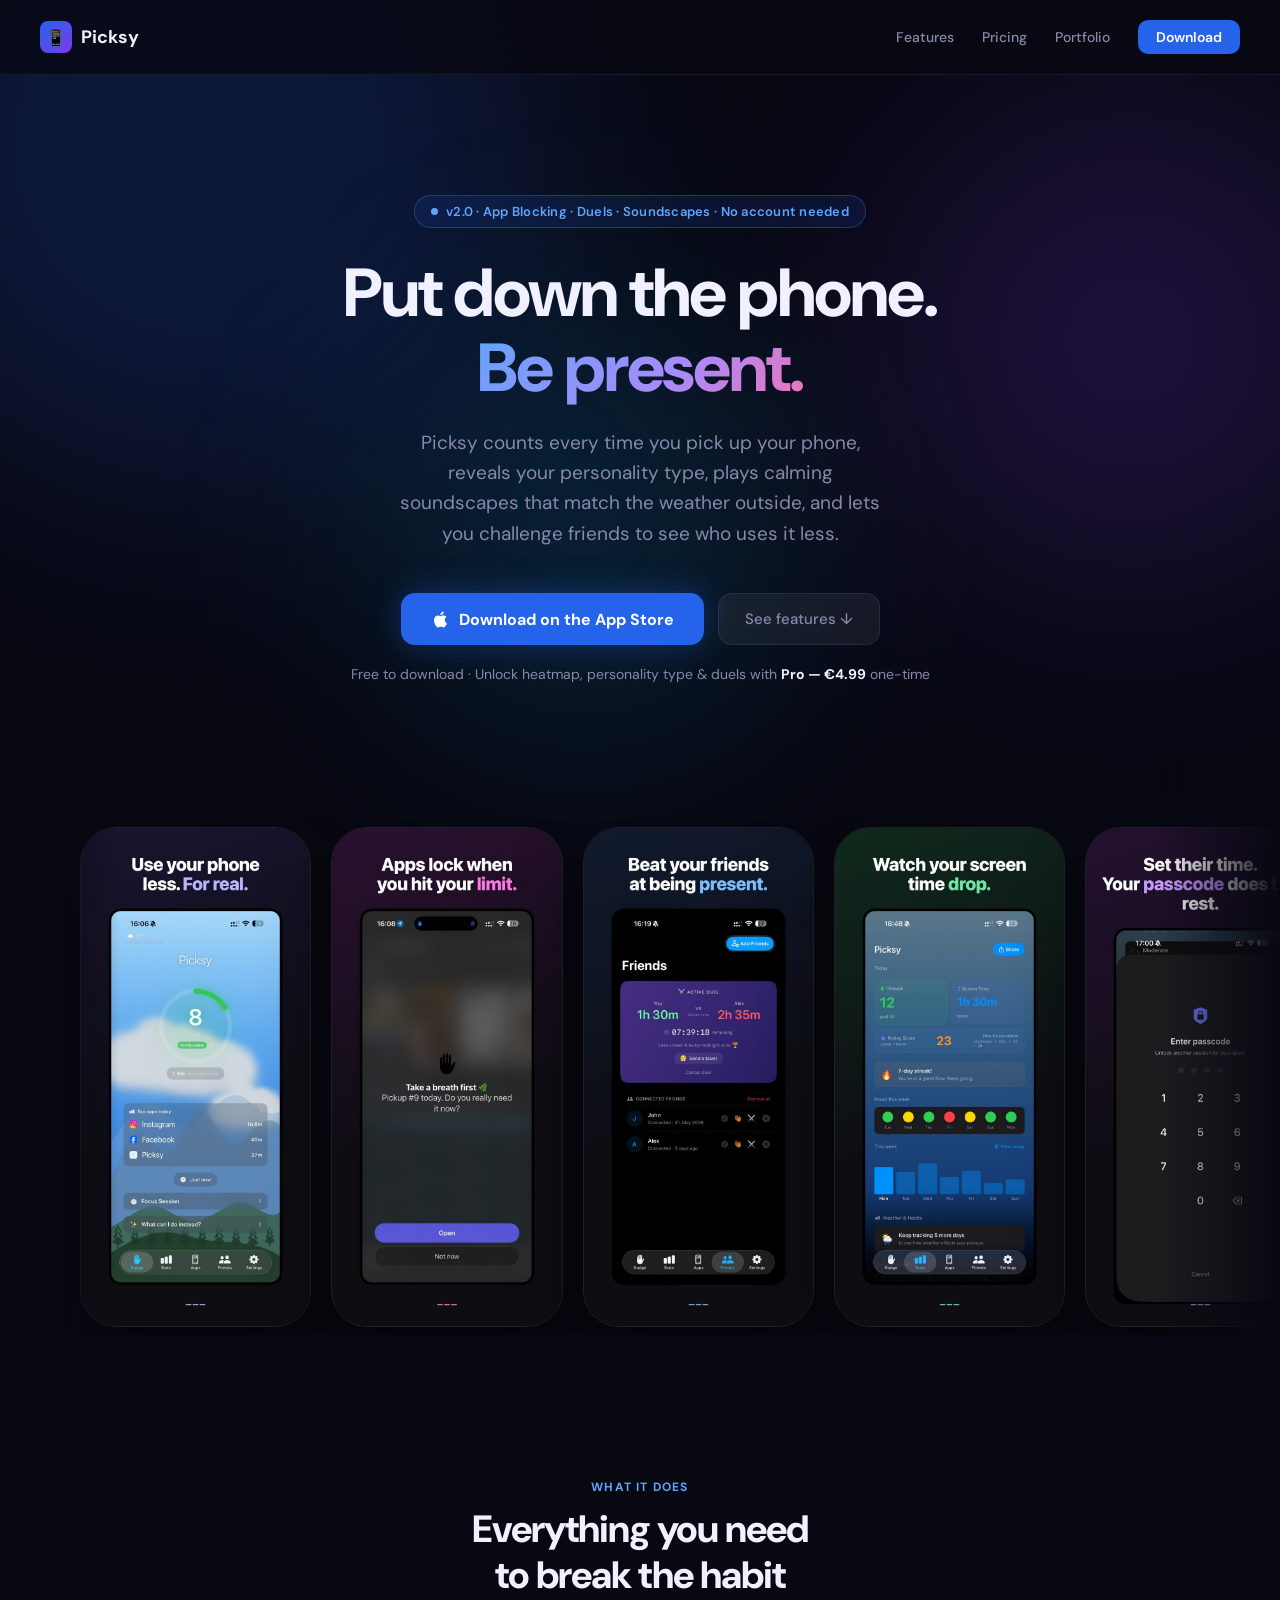
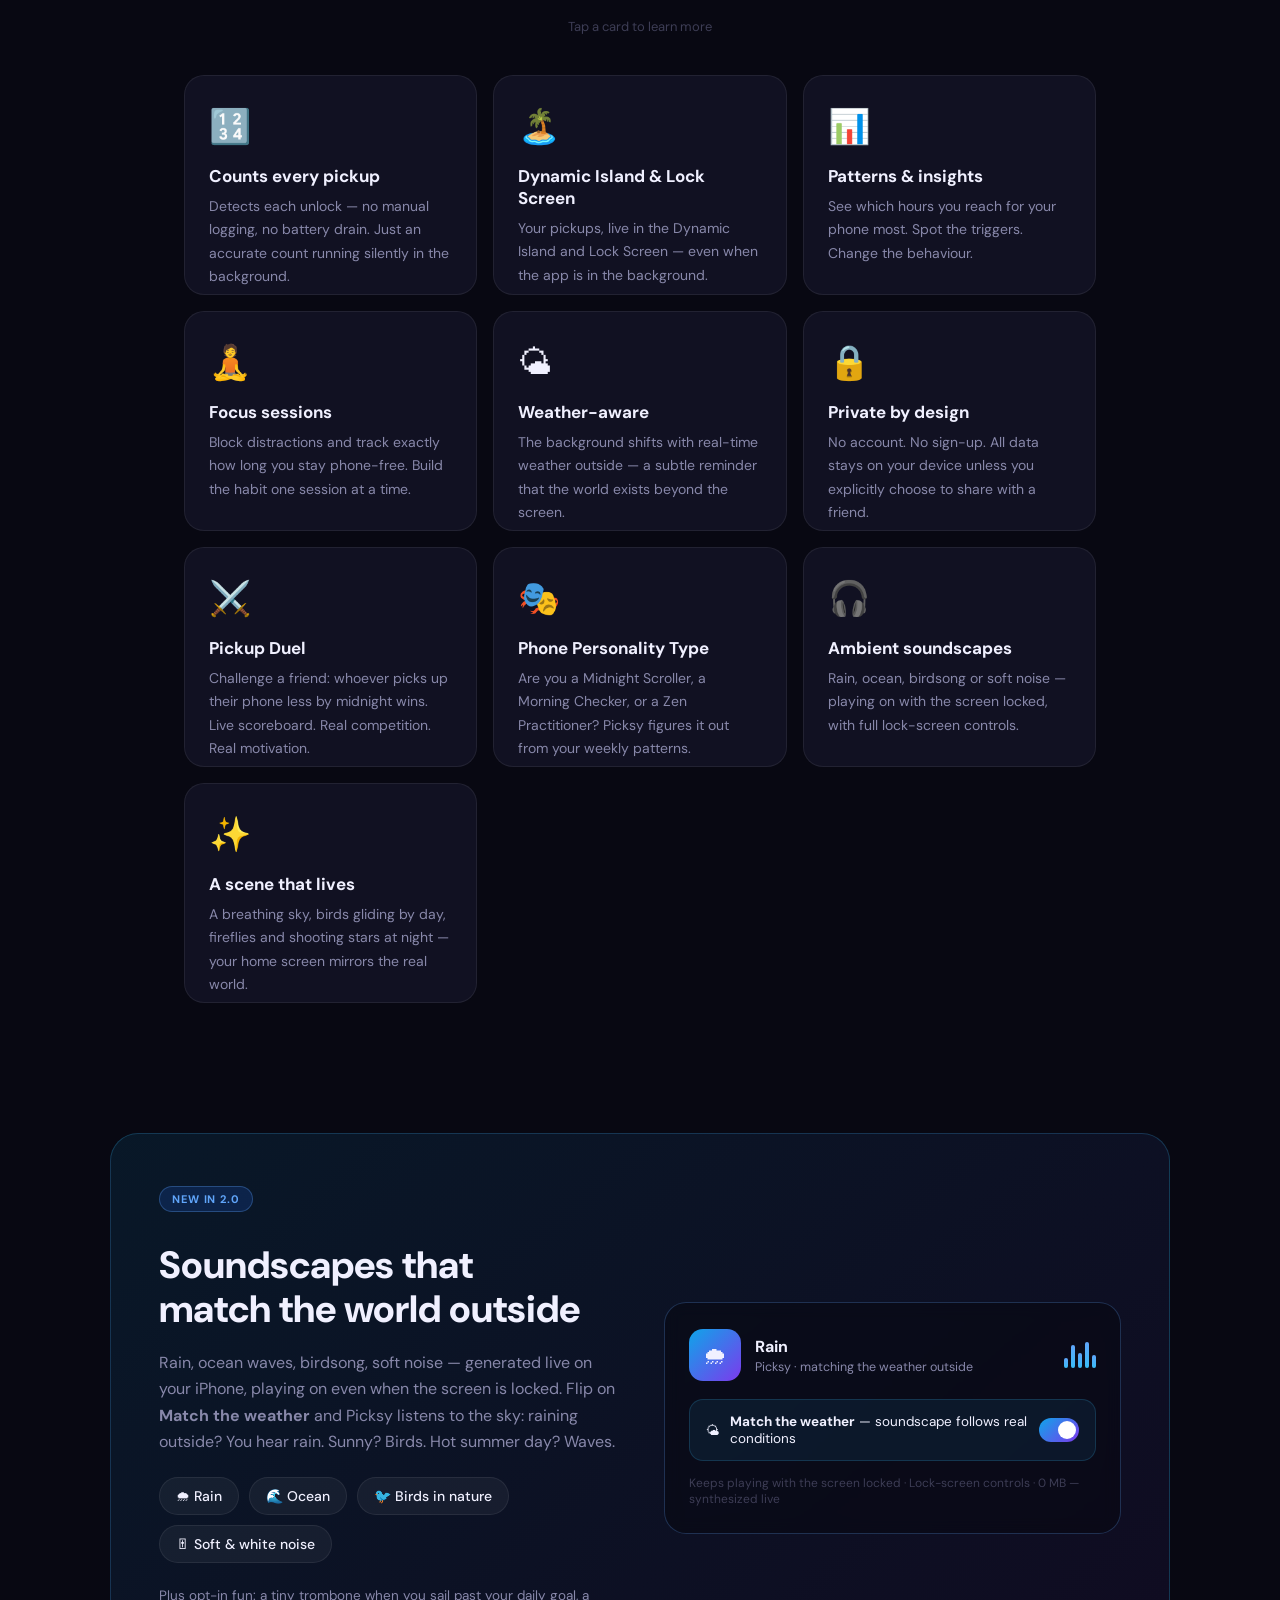
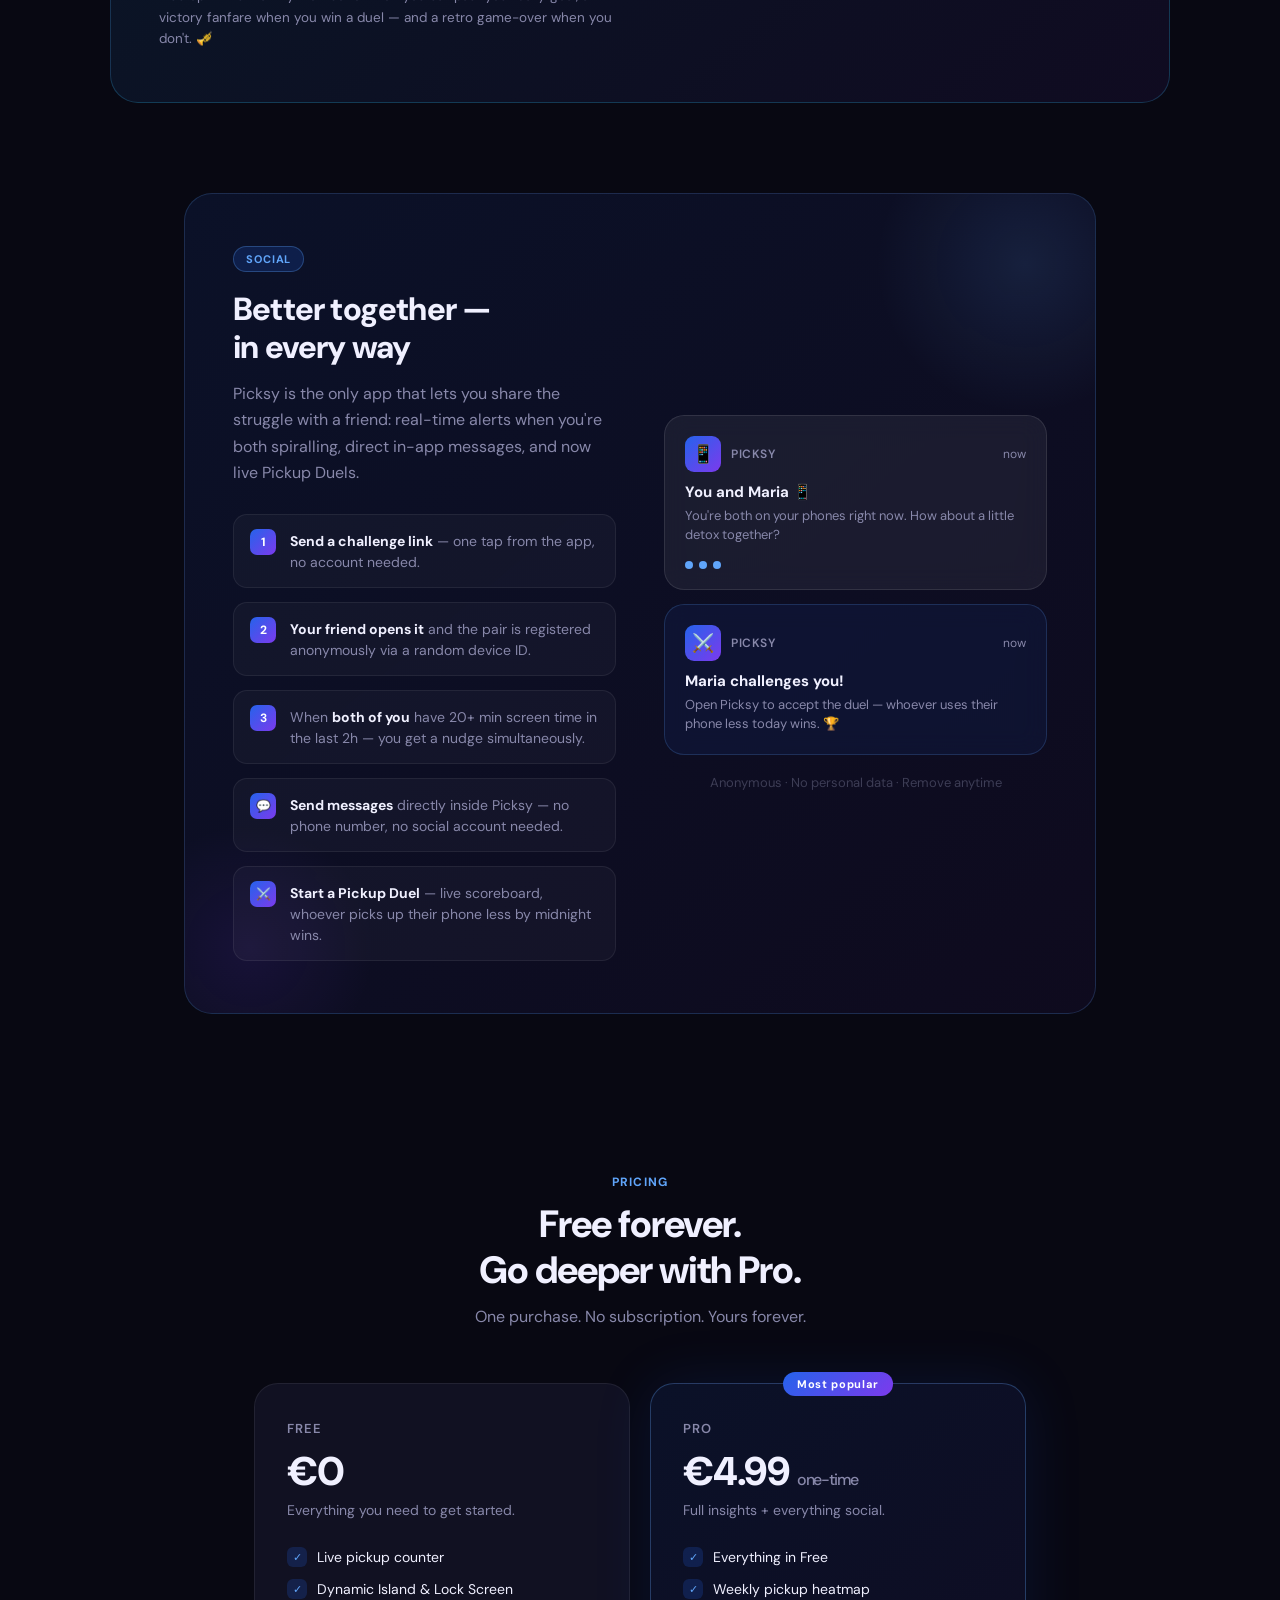
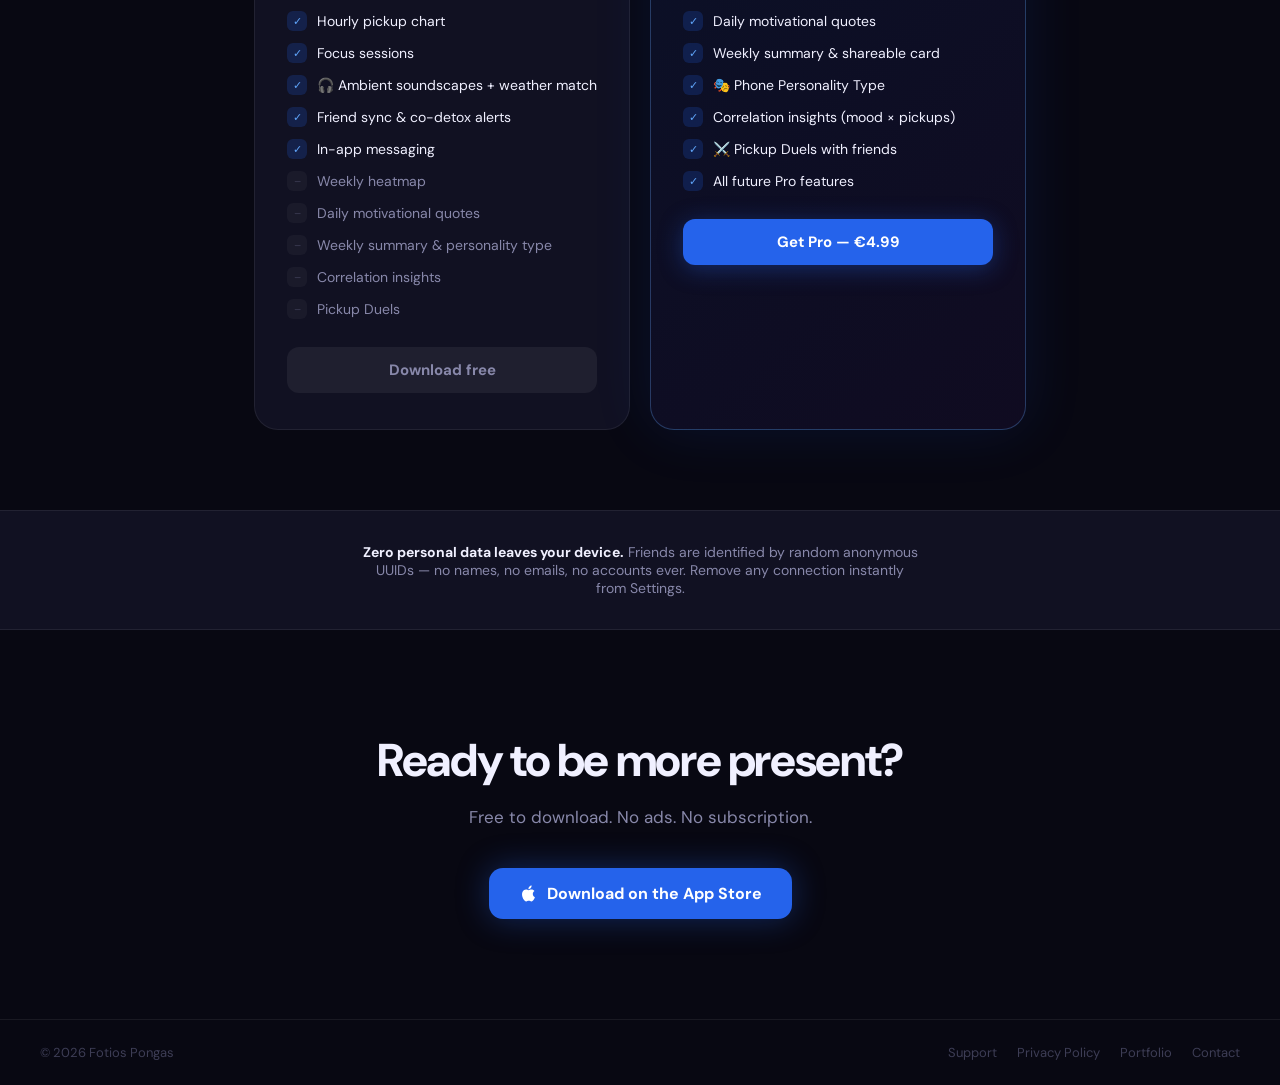
==== index.html @ b28fc869 "feat: v2.0 soundscapes section, ambient background graphics, new feature cards, support FAQ for soun" ====
<!DOCTYPE html>
<html lang="en">
<head>
  <meta charset="UTF-8">
  <meta name="viewport" content="width=device-width, initial-scale=1.0">
  <title>Picksy: Be Present — Phone Pickup Tracker</title>
  <meta name="description" content="Picksy tracks how many times you pick up your phone, shows you the patterns, plays calming soundscapes that match the weather, and helps you — and your friends — use it less. Free for iPhone.">
  <meta property="og:title" content="Picksy: Be Present">
  <meta property="og:description" content="Track phone pickups. Break the habit. Listen to the rain. Be present.">
  <link rel="preconnect" href="https://fonts.googleapis.com">
  <link href="https://fonts.googleapis.com/css2?family=DM+Sans:ital,opsz,wght@0,9..40,300;0,9..40,400;0,9..40,500;0,9..40,600;0,9..40,700;0,9..40,800&display=swap" rel="stylesheet">

  <style>
    *, *::before, *::after { margin: 0; padding: 0; box-sizing: border-box; }

    :root {
      --blue:        #2563eb;
      --blue-light:  #60a5fa;
      --violet:      #7c3aed;
      --dark:        #080812;
      --dark2:       #111122;
      --dark3:       #181830;
      --text:        #f0f0ff;
      --muted:       #8888aa;
      --border:      rgba(255,255,255,0.07);
    }

    html { scroll-behavior: smooth; }

    body {
      font-family: 'DM Sans', -apple-system, sans-serif;
      background: var(--dark);
      color: var(--text);
      overflow-x: hidden;
    }

    /* ── AURORA BACKGROUND ───────────────────────────────── */
    .aurora {
      position: fixed;
      inset: 0;
      pointer-events: none;
      z-index: 0;
      overflow: hidden;
    }

    .aurora-blob {
      position: absolute;
      border-radius: 50%;
      filter: blur(120px);
      opacity: 0.18;
      animation: drift linear infinite;
    }

    .aurora-blob:nth-child(1) {
      width: 700px; height: 700px;
      background: var(--blue);
      top: -200px; left: -150px;
      animation-duration: 28s;
    }

    .aurora-blob:nth-child(2) {
      width: 500px; height: 500px;
      background: var(--violet);
      top: 10%; right: -100px;
      animation-duration: 22s;
      animation-delay: -8s;
    }

    .aurora-blob:nth-child(3) {
      width: 400px; height: 400px;
      background: #0ea5e9;
      bottom: 20%; left: 30%;
      animation-duration: 35s;
      animation-delay: -15s;
    }

    @keyframes drift {
      0%   { transform: translate(0, 0) scale(1); }
      33%  { transform: translate(40px, -30px) scale(1.05); }
      66%  { transform: translate(-20px, 50px) scale(0.95); }
      100% { transform: translate(0, 0) scale(1); }
    }

    /* ── LAYOUT ───────────────────────────────────────────── */
    .page { position: relative; z-index: 1; }

    /* ── NAV ──────────────────────────────────────────────── */
    nav {
      display: flex;
      align-items: center;
      justify-content: space-between;
      padding: 20px 40px;
      border-bottom: 1px solid var(--border);
      position: sticky;
      top: 0;
      background: rgba(8,8,18,0.75);
      backdrop-filter: blur(20px);
      -webkit-backdrop-filter: blur(20px);
      z-index: 100;
    }

    .nav-logo {
      font-size: 18px;
      font-weight: 700;
      color: var(--text);
      text-decoration: none;
      display: flex;
      align-items: center;
      gap: 9px;
    }

    .nav-logo-icon {
      width: 32px; height: 32px;
      background: linear-gradient(135deg, var(--blue), var(--violet));
      border-radius: 8px;
      display: flex;
      align-items: center;
      justify-content: center;
      font-size: 16px;
    }

    .nav-links { display: flex; align-items: center; gap: 28px; }

    .nav-link {
      color: var(--muted);
      text-decoration: none;
      font-size: 14px;
      font-weight: 500;
      transition: color 0.2s;
    }

    .nav-link:hover { color: var(--text); }

    .nav-cta {
      padding: 8px 18px;
      background: var(--blue);
      color: white;
      font-size: 14px;
      font-weight: 600;
      border-radius: 10px;
      text-decoration: none;
      transition: opacity 0.2s, transform 0.2s;
    }

    .nav-cta:hover { opacity: 0.85; transform: translateY(-1px); }

    /* ── HERO ─────────────────────────────────────────────── */
    .hero {
      text-align: center;
      padding: 120px 24px 80px;
      max-width: 760px;
      margin: 0 auto;
    }

    /* Staggered entrance — JS adds .visible class */
    .reveal {
      opacity: 0;
      transform: translateY(28px);
      transition: opacity 0.7s cubic-bezier(.22,1,.36,1),
                  transform 0.7s cubic-bezier(.22,1,.36,1);
    }

    .reveal.visible {
      opacity: 1;
      transform: translateY(0);
    }

    .hero-badge {
      display: inline-flex;
      align-items: center;
      gap: 8px;
      padding: 7px 16px;
      background: rgba(37,99,235,0.12);
      border: 1px solid rgba(96,165,250,0.25);
      border-radius: 100px;
      font-size: 13px;
      font-weight: 600;
      color: var(--blue-light);
      margin-bottom: 28px;
      letter-spacing: 0.02em;
    }

    .hero-badge-dot {
      width: 7px; height: 7px;
      background: var(--blue-light);
      border-radius: 50%;
      animation: pulse 2s ease-in-out infinite;
    }

    @keyframes pulse {
      0%, 100% { opacity: 1; transform: scale(1); }
      50%       { opacity: 0.4; transform: scale(0.7); }
    }

    h1 {
      font-size: clamp(42px, 7vw, 68px);
      font-weight: 800;
      line-height: 1.1;
      letter-spacing: -0.03em;
      margin-bottom: 22px;
    }

    .gradient-text {
      background: linear-gradient(135deg, var(--blue-light) 0%, #a78bfa 60%, #f472b6 100%);
      -webkit-background-clip: text;
      -webkit-text-fill-color: transparent;
      background-clip: text;
    }

    .hero-sub {
      font-size: 19px;
      color: var(--muted);
      max-width: 500px;
      margin: 0 auto 44px;
      line-height: 1.6;
      font-weight: 400;
    }

    .hero-cta {
      display: flex;
      gap: 14px;
      justify-content: center;
      flex-wrap: wrap;
    }

    .btn-primary {
      display: inline-flex;
      align-items: center;
      gap: 9px;
      padding: 15px 30px;
      background: var(--blue);
      color: white;
      font-size: 16px;
      font-weight: 700;
      border-radius: 14px;
      text-decoration: none;
      transition: opacity 0.2s, transform 0.2s, box-shadow 0.2s;
      box-shadow: 0 0 32px rgba(37,99,235,0.35);
    }

    .btn-primary:hover {
      opacity: 0.88;
      transform: translateY(-2px);
      box-shadow: 0 8px 40px rgba(37,99,235,0.5);
    }

    .btn-ghost {
      display: inline-flex;
      align-items: center;
      gap: 8px;
      padding: 15px 26px;
      background: rgba(255,255,255,0.06);
      border: 1px solid var(--border);
      color: var(--muted);
      font-size: 15px;
      font-weight: 500;
      border-radius: 14px;
      text-decoration: none;
      transition: background 0.2s, color 0.2s;
    }

    .btn-ghost:hover { background: rgba(255,255,255,0.1); color: var(--text); }

    .hero-pricing {
      margin-top: 20px;
      font-size: 14px;
      color: var(--muted);
    }

    .hero-pricing strong { color: var(--text); }

    /* ── SCREENSHOTS CAROUSEL ─────────────────────────────── */
    .screenshots-wrap {
      padding: 56px 0 64px;
      position: relative;
    }

    .screenshots-wrap::before,
    .screenshots-wrap::after {
      content: '';
      position: absolute;
      top: 0; bottom: 0;
      width: 120px;
      z-index: 2;
      pointer-events: none;
    }

    .screenshots-wrap::before {
      left: 0;
      background: linear-gradient(to right, var(--dark), transparent);
    }

    .screenshots-wrap::after {
      right: 0;
      background: linear-gradient(to left, var(--dark), transparent);
    }

    .screenshots {
      display: flex;
      gap: 20px;
      padding: 8px 80px;
      overflow-x: auto;
      -webkit-overflow-scrolling: touch;
      scrollbar-width: none;
      cursor: grab;
    }

    .screenshots:active { cursor: grabbing; }
    .screenshots::-webkit-scrollbar { display: none; }

    .screenshots img {
      height: 500px;
      width: auto;
      border-radius: 36px;
      border: 1px solid rgba(255,255,255,0.1);
      flex-shrink: 0;
      box-shadow: 0 32px 64px rgba(0,0,0,0.5);
      transition: transform 0.3s cubic-bezier(.22,1,.36,1), box-shadow 0.3s;
    }

    .screenshots img:hover {
      transform: translateY(-8px) scale(1.02);
      box-shadow: 0 48px 80px rgba(0,0,0,0.6);
    }

    /* ── SECTION HEADER ───────────────────────────────────── */
    .section-header {
      text-align: center;
      margin-bottom: 56px;
    }

    .section-label {
      font-size: 12px;
      font-weight: 700;
      letter-spacing: 0.1em;
      text-transform: uppercase;
      color: var(--blue-light);
      margin-bottom: 12px;
      display: block;
    }

    .section-title {
      font-size: clamp(26px, 4vw, 38px);
      font-weight: 800;
      letter-spacing: -0.025em;
      line-height: 1.2;
    }

    .section-sub {
      font-size: 16px;
      color: var(--muted);
      margin-top: 12px;
    }

    /* ── FEATURES ─────────────────────────────────────────── */
    .features {
      max-width: 960px;
      margin: 0 auto;
      padding: 80px 24px;
    }

    .grid {
      display: grid;
      grid-template-columns: repeat(auto-fit, minmax(270px, 1fr));
      gap: 16px;
    }

    /* Flip card wrapper — holds perspective */
    .card-wrapper {
      perspective: 900px;
      cursor: pointer;
      min-height: 220px;
    }

    .card-inner {
      position: relative;
      width: 100%;
      height: 100%;
      min-height: 200px;
      transform-style: preserve-3d;
      transition: transform 0.55s cubic-bezier(.4,0,.2,1), box-shadow 0.3s;
      border-radius: 20px;
    }

    .card-wrapper.flipped .card-inner {
      transform: rotateY(180deg) !important; /* override tilt when flipped */
    }

    .card-front,
    .card-back {
      position: absolute;
      inset: 0;
      border-radius: 20px;
      padding: 28px 24px;
      backface-visibility: hidden;
      -webkit-backface-visibility: hidden;
    }

    /* FRONT */
    .card-front {
      background: var(--dark2);
      border: 1px solid var(--border);
      transition: border-color 0.3s;
    }

    .card-wrapper:hover .card-front {
      border-color: rgba(96,165,250,0.3);
    }

    /* Glow that follows cursor — set via JS */
    .card-front::before {
      content: '';
      position: absolute;
      inset: 0;
      border-radius: 20px;
      background: radial-gradient(
        circle at var(--mouse-x, 50%) var(--mouse-y, 50%),
        rgba(96,165,250,0.1) 0%,
        transparent 65%
      );
      opacity: 0;
      transition: opacity 0.3s;
      pointer-events: none;
    }

    .card-wrapper:hover .card-front::before { opacity: 1; }

    /* BACK */
    .card-back {
      background: linear-gradient(135deg, rgba(37,99,235,0.15), rgba(124,58,237,0.1));
      border: 1px solid rgba(96,165,250,0.3);
      transform: rotateY(180deg);
      display: flex;
      flex-direction: column;
      justify-content: center;
      align-items: center;
      text-align: center;
      gap: 14px;
    }

    .card-back-icon {
      font-size: 36px;
    }

    .card-back-fact {
      font-size: 15px;
      color: var(--text);
      line-height: 1.6;
      font-weight: 500;
    }

    .card-back-fact strong {
      color: var(--blue-light);
      display: block;
      font-size: 22px;
      font-weight: 800;
      margin-bottom: 6px;
    }

    .card-back-tap {
      font-size: 12px;
      color: var(--muted);
      margin-top: 4px;
    }

    /* Tap hint on front */
    .card-hint {
      position: absolute;
      bottom: 14px;
      right: 16px;
      font-size: 11px;
      color: #3d3d55;
      opacity: 0;
      transition: opacity 0.3s;
    }

    .card-wrapper:hover .card-hint { opacity: 1; }

    .feature-icon {
      font-size: 34px;
      margin-bottom: 16px;
      display: block;
    }

    .feature-title {
      font-size: 17px;
      font-weight: 700;
      margin-bottom: 8px;
      color: var(--text);
    }

    .feature-desc {
      font-size: 14px;
      color: var(--muted);
      line-height: 1.65;
    }

    /* ── FRIEND FEATURE ───────────────────────────────────── */
    .friend-section {
      max-width: 960px;
      margin: 0 auto;
      padding: 0 24px 80px;
    }

    .friend-card {
      background: linear-gradient(140deg, rgba(37,99,235,0.1) 0%, rgba(124,58,237,0.06) 100%);
      border: 1px solid rgba(96,165,250,0.2);
      border-radius: 28px;
      padding: 52px 48px;
      display: grid;
      grid-template-columns: 1fr 1fr;
      gap: 48px;
      align-items: center;
      position: relative;
      overflow: hidden;
    }

    @media (max-width: 700px) {
      .friend-card { grid-template-columns: 1fr; padding: 36px 28px; gap: 32px; }
    }

    .friend-card::before {
      content: '';
      position: absolute;
      top: -80px; right: -80px;
      width: 300px; height: 300px;
      background: radial-gradient(circle, rgba(96,165,250,0.12), transparent 70%);
      pointer-events: none;
    }

    .friend-card::after {
      content: '';
      position: absolute;
      bottom: -60px; left: -60px;
      width: 250px; height: 250px;
      background: radial-gradient(circle, rgba(124,58,237,0.1), transparent 70%);
      pointer-events: none;
    }

    .new-badge {
      display: inline-block;
      padding: 5px 12px;
      background: rgba(37,99,235,0.18);
      border: 1px solid rgba(96,165,250,0.3);
      border-radius: 100px;
      font-size: 11px;
      font-weight: 700;
      color: var(--blue-light);
      letter-spacing: 0.08em;
      text-transform: uppercase;
      margin-bottom: 18px;
    }

    .friend-card h2 {
      font-size: clamp(24px, 3.5vw, 32px);
      font-weight: 800;
      letter-spacing: -0.025em;
      line-height: 1.2;
      margin-bottom: 14px;
    }

    .friend-card .lead {
      font-size: 16px;
      color: var(--muted);
      line-height: 1.65;
      margin-bottom: 28px;
    }

    .flow-steps {
      display: flex;
      flex-direction: column;
      gap: 14px;
      position: relative;
      z-index: 1;
    }

    .flow-step {
      display: flex;
      align-items: flex-start;
      gap: 14px;
      padding: 14px 16px;
      background: rgba(255,255,255,0.03);
      border: 1px solid var(--border);
      border-radius: 14px;
      transition: border-color 0.2s, background 0.2s;
    }

    .flow-step:hover {
      background: rgba(255,255,255,0.05);
      border-color: rgba(96,165,250,0.2);
    }

    .step-num {
      width: 26px; height: 26px;
      background: linear-gradient(135deg, var(--blue), var(--violet));
      border-radius: 7px;
      display: flex;
      align-items: center;
      justify-content: center;
      font-size: 12px;
      font-weight: 700;
      color: white;
      flex-shrink: 0;
    }

    .step-text {
      font-size: 14px;
      color: var(--muted);
      line-height: 1.5;
      padding-top: 2px;
    }

    .step-text strong { color: var(--text); }

    /* Notification mock */
    .notif-mock {
      background: rgba(255,255,255,0.06);
      border: 1px solid rgba(255,255,255,0.1);
      border-radius: 20px;
      padding: 20px 20px;
      backdrop-filter: blur(12px);
      position: relative;
      z-index: 1;
    }

    .notif-header {
      display: flex;
      align-items: center;
      gap: 10px;
      margin-bottom: 10px;
    }

    .notif-icon {
      width: 36px; height: 36px;
      background: linear-gradient(135deg, var(--blue), var(--violet));
      border-radius: 9px;
      display: flex;
      align-items: center;
      justify-content: center;
      font-size: 18px;
      flex-shrink: 0;
    }

    .notif-app {
      font-size: 12px;
      font-weight: 600;
      color: var(--muted);
      text-transform: uppercase;
      letter-spacing: 0.05em;
    }

    .notif-time {
      font-size: 12px;
      color: var(--muted);
      margin-left: auto;
    }

    .notif-title {
      font-size: 15px;
      font-weight: 700;
      margin-bottom: 4px;
    }

    .notif-body {
      font-size: 13px;
      color: var(--muted);
      line-height: 1.5;
    }

    .notif-pulse {
      display: flex;
      gap: 6px;
      margin-top: 16px;
    }

    .pulse-dot {
      width: 8px; height: 8px;
      border-radius: 50%;
      background: var(--blue-light);
      animation: pulse-wave 1.4s ease-in-out infinite;
    }

    .pulse-dot:nth-child(2) { animation-delay: 0.2s; }
    .pulse-dot:nth-child(3) { animation-delay: 0.4s; }

    @keyframes pulse-wave {
      0%, 100% { opacity: 0.3; transform: scale(0.8); }
      50%       { opacity: 1;   transform: scale(1.2); }
    }

    /* ── PRICING ──────────────────────────────────────────── */
    .pricing {
      max-width: 820px;
      margin: 0 auto;
      padding: 80px 24px;
    }

    .pricing-grid {
      display: grid;
      grid-template-columns: 1fr 1fr;
      gap: 20px;
      margin-top: 56px;
    }

    @media (max-width: 600px) {
      .pricing-grid { grid-template-columns: 1fr; }
    }

    .pricing-card {
      background: var(--dark2);
      border: 1px solid var(--border);
      border-radius: 24px;
      padding: 36px 32px;
      position: relative;
    }

    .pricing-card.pro {
      background: linear-gradient(140deg, rgba(37,99,235,0.1), rgba(124,58,237,0.07));
      border-color: rgba(96,165,250,0.3);
      box-shadow: 0 0 60px rgba(37,99,235,0.12);
    }

    .pricing-badge {
      position: absolute;
      top: -12px; left: 50%; transform: translateX(-50%);
      padding: 5px 14px;
      background: linear-gradient(135deg, var(--blue), var(--violet));
      border-radius: 100px;
      font-size: 11px;
      font-weight: 700;
      color: white;
      letter-spacing: 0.06em;
      white-space: nowrap;
    }

    .plan-name {
      font-size: 13px;
      font-weight: 600;
      letter-spacing: 0.08em;
      text-transform: uppercase;
      color: var(--muted);
      margin-bottom: 8px;
    }

    .plan-price {
      font-size: 40px;
      font-weight: 800;
      letter-spacing: -0.03em;
      margin-bottom: 4px;
    }

    .plan-price span {
      font-size: 16px;
      font-weight: 500;
      color: var(--muted);
    }

    .plan-desc {
      font-size: 14px;
      color: var(--muted);
      margin-bottom: 28px;
    }

    .plan-features {
      list-style: none;
      display: flex;
      flex-direction: column;
      gap: 12px;
      margin-bottom: 28px;
    }

    .plan-features li {
      display: flex;
      align-items: center;
      gap: 10px;
      font-size: 14px;
      color: var(--muted);
    }

    .plan-features li.included { color: var(--text); }

    .check {
      width: 20px; height: 20px;
      border-radius: 6px;
      display: flex;
      align-items: center;
      justify-content: center;
      font-size: 11px;
      flex-shrink: 0;
    }

    .check.yes { background: rgba(37,99,235,0.2); color: var(--blue-light); }
    .check.no  { background: rgba(255,255,255,0.04); color: #3d3d55; }

    .plan-btn {
      display: block;
      width: 100%;
      padding: 13px;
      font-size: 15px;
      font-weight: 700;
      border-radius: 12px;
      text-align: center;
      text-decoration: none;
      transition: opacity 0.2s, transform 0.2s;
    }

    .plan-btn.primary {
      background: var(--blue);
      color: white;
      box-shadow: 0 4px 24px rgba(37,99,235,0.35);
    }

    .plan-btn.primary:hover { opacity: 0.88; transform: translateY(-1px); }

    .plan-btn.secondary {
      background: rgba(255,255,255,0.06);
      color: var(--muted);
    }

    .plan-btn.secondary:hover { background: rgba(255,255,255,0.09); color: var(--text); }

    /* ── PRIVACY STRIP ────────────────────────────────────── */
    .privacy-strip {
      border-top: 1px solid var(--border);
      border-bottom: 1px solid var(--border);
      padding: 32px 24px;
      text-align: center;
      background: var(--dark2);
    }

    .privacy-strip p {
      font-size: 14px;
      color: var(--muted);
      max-width: 560px;
      margin: 0 auto;
    }

    .privacy-strip strong { color: var(--text); }

    /* ── CTA BOTTOM ───────────────────────────────────────── */
    .cta-bottom {
      text-align: center;
      padding: 100px 24px;
    }

    .cta-bottom h2 {
      font-size: clamp(30px, 5vw, 46px);
      font-weight: 800;
      letter-spacing: -0.03em;
      margin-bottom: 16px;
    }

    .cta-bottom p {
      font-size: 17px;
      color: var(--muted);
      margin-bottom: 40px;
    }

    /* ── FOOTER ───────────────────────────────────────────── */
    footer {
      border-top: 1px solid var(--border);
      padding: 24px 40px;
      display: flex;
      align-items: center;
      justify-content: space-between;
      flex-wrap: wrap;
      gap: 12px;
    }

    footer p, footer a {
      font-size: 13px;
      color: #3d3d55;
      text-decoration: none;
      transition: color 0.2s;
    }

    footer a:hover { color: var(--muted); }
    .footer-links { display: flex; gap: 20px; }

    /* ── SCROLL ANIMATION ─────────────────────────────────── */
    .scroll-reveal {
      opacity: 0;
      transform: translateY(32px);
      transition: opacity 0.65s cubic-bezier(.22,1,.36,1),
                  transform 0.65s cubic-bezier(.22,1,.36,1);
    }

    .scroll-reveal.visible {
      opacity: 1;
      transform: translateY(0);
    }

    /* stagger delays */
    .delay-1 { transition-delay: 0.05s; }
    .delay-2 { transition-delay: 0.12s; }
    .delay-3 { transition-delay: 0.19s; }
    .delay-4 { transition-delay: 0.26s; }
    .delay-5 { transition-delay: 0.33s; }
    .delay-6 { transition-delay: 0.40s; }

    /* ── AMBIENT LIFE (fireflies + shooting stars, mirrors the app) ── */
    .firefly {
      position: absolute;
      width: 5px; height: 5px;
      border-radius: 50%;
      background: radial-gradient(circle, rgba(220,255,150,0.9) 0%, rgba(220,255,150,0) 70%);
      animation: fly 14s ease-in-out infinite, blink 3.4s ease-in-out infinite;
      opacity: 0;
    }
    .firefly:nth-child(4)  { top: 68%; left: 12%; animation-delay: 0s,    0.4s; }
    .firefly:nth-child(5)  { top: 78%; left: 28%; animation-delay: -3s,   1.1s; }
    .firefly:nth-child(6)  { top: 62%; left: 46%; animation-delay: -6s,   2.0s; }
    .firefly:nth-child(7)  { top: 74%; left: 63%; animation-delay: -9s,   0.7s; }
    .firefly:nth-child(8)  { top: 66%; left: 79%; animation-delay: -12s,  1.6s; }
    .firefly:nth-child(9)  { top: 82%; left: 90%; animation-delay: -5s,   2.7s; }
    .firefly:nth-child(10) { top: 58%; left: 33%; animation-delay: -10s,  0.2s; }

    @keyframes fly {
      0%   { transform: translate(0, 0); }
      25%  { transform: translate(28px, -22px); }
      50%  { transform: translate(-14px, -38px); }
      75%  { transform: translate(-32px, -10px); }
      100% { transform: translate(0, 0); }
    }
    @keyframes blink {
      0%, 100% { opacity: 0; }
      50%      { opacity: 0.85; }
    }

    .shooting-star {
      position: absolute;
      width: 110px; height: 1.5px;
      background: linear-gradient(90deg, rgba(255,255,255,0) 0%, rgba(255,255,255,0.8) 100%);
      transform: rotate(24deg);
      opacity: 0;
      animation: shoot 9s linear infinite;
    }
    .shooting-star:nth-of-type(11) { top: 12%; left: 15%; animation-delay: 3s; }
    .shooting-star:nth-of-type(12) { top: 7%;  left: 55%; animation-delay: 7.5s; }

    @keyframes shoot {
      0%, 92%  { opacity: 0; transform: rotate(24deg) translateX(0); }
      94%      { opacity: 0.9; }
      100%     { opacity: 0; transform: rotate(24deg) translateX(260px); }
    }

    /* ── SOUNDSCAPES SECTION ─────────────────────────────────── */
    .sound-section { padding: 50px 40px 90px; max-width: 1140px; margin: 0 auto; }

    .sound-card {
      background: linear-gradient(140deg, rgba(14,165,233,0.10) 0%, rgba(124,58,237,0.07) 100%);
      border: 1px solid rgba(56,189,248,0.22);
      border-radius: 28px;
      padding: 52px 48px;
      display: grid;
      grid-template-columns: 1fr 1fr;
      gap: 48px;
      align-items: center;
      position: relative;
      overflow: hidden;
    }
    @media (max-width: 860px) {
      .sound-section { padding: 30px 20px 60px; }
      .sound-card { grid-template-columns: 1fr; padding: 36px 28px; gap: 32px; }
    }

    .sound-chips { display: flex; flex-wrap: wrap; gap: 10px; margin: 22px 0; }
    .sound-chip {
      display: inline-flex; align-items: center; gap: 7px;
      padding: 9px 16px;
      border-radius: 100px;
      background: rgba(255,255,255,0.05);
      border: 1px solid var(--border);
      font-size: 14px;
      font-weight: 500;
    }

    /* Player mockup with live equalizer + falling rain */
    .player-mock {
      background: rgba(8,8,18,0.55);
      border: 1px solid rgba(96,165,250,0.25);
      border-radius: 22px;
      padding: 26px 24px;
      position: relative;
      overflow: hidden;
      backdrop-filter: blur(8px);
    }
    .player-row { display: flex; align-items: center; gap: 14px; position: relative; z-index: 2; }
    .player-art {
      width: 52px; height: 52px; border-radius: 14px;
      background: linear-gradient(135deg, #0ea5e9, #7c3aed);
      display: flex; align-items: center; justify-content: center;
      font-size: 24px;
      flex-shrink: 0;
    }
    .player-title { font-weight: 700; font-size: 16px; }
    .player-sub   { font-size: 12.5px; color: var(--muted); margin-top: 2px; }

    .eq { display: flex; align-items: flex-end; gap: 3px; height: 26px; margin-left: auto; }
    .eq span {
      width: 4px; border-radius: 2px;
      background: linear-gradient(180deg, #60a5fa, #38bdf8);
      animation: eq-bounce 1.1s ease-in-out infinite;
    }
    .eq span:nth-child(1) { height: 40%; animation-delay: 0s;    }
    .eq span:nth-child(2) { height: 90%; animation-delay: 0.15s; }
    .eq span:nth-child(3) { height: 60%; animation-delay: 0.30s; }
    .eq span:nth-child(4) { height: 100%;animation-delay: 0.45s; }
    .eq span:nth-child(5) { height: 50%; animation-delay: 0.60s; }
    @keyframes eq-bounce {
      0%, 100% { transform: scaleY(0.45); }
      50%      { transform: scaleY(1); }
    }

    .rain-layer { position: absolute; inset: 0; z-index: 1; pointer-events: none; }
    .rain-layer i {
      position: absolute;
      top: -20px;
      width: 1.5px; height: 14px;
      background: linear-gradient(180deg, rgba(96,165,250,0) 0%, rgba(96,165,250,0.5) 100%);
      animation: rain-fall 1.4s linear infinite;
    }
    .rain-layer i:nth-child(1) { left: 8%;  animation-delay: 0s;    }
    .rain-layer i:nth-child(2) { left: 22%; animation-delay: 0.5s;  }
    .rain-layer i:nth-child(3) { left: 37%; animation-delay: 0.9s;  }
    .rain-layer i:nth-child(4) { left: 52%; animation-delay: 0.25s; }
    .rain-layer i:nth-child(5) { left: 66%; animation-delay: 0.75s; }
    .rain-layer i:nth-child(6) { left: 81%; animation-delay: 0.1s;  }
    .rain-layer i:nth-child(7) { left: 93%; animation-delay: 0.6s;  }
    @keyframes rain-fall {
      0%   { transform: translateY(0);     opacity: 0; }
      15%  { opacity: 1; }
      100% { transform: translateY(190px); opacity: 0.1; }
    }

    .weather-match-row {
      display: flex; align-items: center; gap: 10px;
      margin-top: 18px;
      padding: 13px 16px;
      border-radius: 14px;
      background: rgba(56,189,248,0.08);
      border: 1px solid rgba(56,189,248,0.18);
      font-size: 13.5px;
      position: relative; z-index: 2;
    }
    .weather-match-row .toggle {
      margin-left: auto;
      width: 40px; height: 24px; border-radius: 100px;
      background: linear-gradient(135deg, #0ea5e9, #7c3aed);
      position: relative; flex-shrink: 0;
    }
    .weather-match-row .toggle::after {
      content: '';
      position: absolute;
      top: 3px; right: 3px;
      width: 18px; height: 18px; border-radius: 50%;
      background: white;
    }
  </style>
</head>
<body>

  <!-- Aurora background + ambient life (mirrors the in-app living scene) -->
  <div class="aurora" aria-hidden="true">
    <div class="aurora-blob"></div>
    <div class="aurora-blob"></div>
    <div class="aurora-blob"></div>
    <div class="firefly"></div>
    <div class="firefly"></div>
    <div class="firefly"></div>
    <div class="firefly"></div>
    <div class="firefly"></div>
    <div class="firefly"></div>
    <div class="firefly"></div>
    <div class="shooting-star"></div>
    <div class="shooting-star"></div>
  </div>

  <div class="page">

    <!-- NAV -->
    <nav>
      <a class="nav-logo" href="/">
        <div class="nav-logo-icon">📱</div>
        Picksy
      </a>
      <div class="nav-links">
        <a class="nav-link" href="#features">Features</a>
        <a class="nav-link" href="#pricing">Pricing</a>
        <a class="nav-link" href="https://fotiospongas.dev">Portfolio</a>
        <a class="nav-cta" href="https://apps.apple.com/de/app/picksy-be-present/id6761116771">Download</a>
      </div>
    </nav>

    <!-- HERO -->
    <section class="hero">
      <div class="hero-badge reveal" style="transition-delay:0s">
        <span class="hero-badge-dot"></span>
        v2.0 · App Blocking · Duels · Soundscapes · No account needed
      </div>
      <h1 class="reveal" style="transition-delay:0.1s">
        Put down the phone.<br>
        <span class="gradient-text">Be present.</span>
      </h1>
      <p class="hero-sub reveal" style="transition-delay:0.2s">
        Picksy counts every time you pick up your phone, reveals your personality type, plays calming soundscapes that match the weather outside, and lets you challenge friends to see who uses it less.
      </p>
      <div class="hero-cta reveal" style="transition-delay:0.3s">
        <a class="btn-primary" href="https://apps.apple.com/de/app/picksy-be-present/id6761116771">
          <svg width="19" height="19" viewBox="0 0 24 24" fill="currentColor"><path d="M18.71 19.5c-.83 1.24-1.71 2.45-3.05 2.47-1.34.03-1.77-.79-3.29-.79-1.53 0-2 .77-3.27.82-1.31.05-2.3-1.32-3.14-2.53C4.25 17 2.94 12.45 4.7 9.39c.87-1.52 2.43-2.48 4.12-2.51 1.28-.02 2.5.87 3.29.87.78 0 2.26-1.07 3.8-.91.65.03 2.47.26 3.64 1.98-.09.06-2.17 1.28-2.15 3.81.03 3.02 2.65 4.03 2.68 4.04-.03.07-.42 1.44-1.38 2.83M13 3.5c.73-.83 1.94-1.46 2.94-1.5.13 1.17-.34 2.35-1.04 3.19-.69.85-1.83 1.51-2.95 1.42-.15-1.15.41-2.35 1.05-3.11z"/></svg>
          Download on the App Store
        </a>
        <a class="btn-ghost" href="#features">See features ↓</a>
      </div>
      <p class="hero-pricing reveal" style="transition-delay:0.4s">
        Free to download · Unlock heatmap, personality type &amp; duels with <strong>Pro — €4.99</strong> one-time
      </p>
    </section>

    <!-- SCREENSHOTS -->
    <div class="screenshots-wrap reveal" style="transition-delay:0.4s">
      <div class="screenshots" id="screenshots">
        <img src="/picksy-new-1.jpg" alt="Picksy — Use your phone less. For real." draggable="false" loading="lazy">
        <img src="/picksy-new-2.jpg" alt="Picksy — Apps lock when you hit your limit." draggable="false" loading="lazy">
        <img src="/picksy-new-3.jpg" alt="Picksy — Beat your friends at being present." draggable="false" loading="lazy">
        <img src="/picksy-new-4.jpg" alt="Picksy — Watch your screen time drop." draggable="false" loading="lazy">
        <img src="/picksy-new-5.jpg" alt="Picksy — Set their time. Your passcode does the rest." draggable="false" loading="lazy">
        <img src="/picksy-new-6.jpg" alt="Picksy — Real numbers. No fluff." draggable="false" loading="lazy">
      </div>
    </div>

    <!-- FEATURES -->
    <section class="features" id="features">
      <div class="section-header scroll-reveal">
        <span class="section-label">What it does</span>
        <h2 class="section-title">Everything you need<br>to break the habit</h2>
      </div>
      <p style="text-align:center; font-size:13px; color:#3d3d55; margin-top:-36px; margin-bottom:40px;">Tap a card to learn more</p>
      <div class="grid">

        <div class="card-wrapper scroll-reveal delay-1">
          <div class="card-inner">
            <div class="card-front">
              <span class="feature-icon">🔢</span>
              <div class="feature-title">Counts every pickup</div>
              <p class="feature-desc">Detects each unlock — no manual logging, no battery drain. Just an accurate count running silently in the background.</p>
              <span class="card-hint">tap to flip →</span>
            </div>
            <div class="card-back">
              <span class="card-back-icon">📱</span>
              <div class="card-back-fact"><strong>96×</strong>The average person picks up their phone 96 times a day — once every 10 minutes.</div>
              <span class="card-back-tap">tap to flip back</span>
            </div>
          </div>
        </div>

        <div class="card-wrapper scroll-reveal delay-2">
          <div class="card-inner">
            <div class="card-front">
              <span class="feature-icon">🏝️</span>
              <div class="feature-title">Dynamic Island & Lock Screen</div>
              <p class="feature-desc">Your pickups, live in the Dynamic Island and Lock Screen — even when the app is in the background.</p>
              <span class="card-hint">tap to flip →</span>
            </div>
            <div class="card-back">
              <span class="card-back-icon">👁️</span>
              <div class="card-back-fact"><strong>Always visible</strong>Picksy shows live data in the Dynamic Island while running silently in the background — one of the very few apps that does this.</div>
              <span class="card-back-tap">tap to flip back</span>
            </div>
          </div>
        </div>

        <div class="card-wrapper scroll-reveal delay-3">
          <div class="card-inner">
            <div class="card-front">
              <span class="feature-icon">📊</span>
              <div class="feature-title">Patterns & insights</div>
              <p class="feature-desc">See which hours you reach for your phone most. Spot the triggers. Change the behaviour.</p>
              <span class="card-hint">tap to flip →</span>
            </div>
            <div class="card-back">
              <span class="card-back-icon">🕗</span>
              <div class="card-back-fact"><strong>7–9 PM</strong>Most people reach for their phone most in the evening. What's your peak hour?</div>
              <span class="card-back-tap">tap to flip back</span>
            </div>
          </div>
        </div>

        <div class="card-wrapper scroll-reveal delay-4">
          <div class="card-inner">
            <div class="card-front">
              <span class="feature-icon">🧘</span>
              <div class="feature-title">Focus sessions</div>
              <p class="feature-desc">Block distractions and track exactly how long you stay phone-free. Build the habit one session at a time.</p>
              <span class="card-hint">tap to flip →</span>
            </div>
            <div class="card-back">
              <span class="card-back-icon">⚡</span>
              <div class="card-back-fact"><strong>23 minutes</strong>It takes an average of 23 minutes to fully regain focus after a phone interruption.</div>
              <span class="card-back-tap">tap to flip back</span>
            </div>
          </div>
        </div>

        <div class="card-wrapper scroll-reveal delay-5">
          <div class="card-inner">
            <div class="card-front">
              <span class="feature-icon">🌤</span>
              <div class="feature-title">Weather-aware</div>
              <p class="feature-desc">The background shifts with real-time weather outside — a subtle reminder that the world exists beyond the screen.</p>
              <span class="card-hint">tap to flip →</span>
            </div>
            <div class="card-back">
              <span class="card-back-icon">☀️</span>
              <div class="card-back-fact"><strong>20% less</strong>On sunny days, people spend on average 20% less time staring at screens.</div>
              <span class="card-back-tap">tap to flip back</span>
            </div>
          </div>
        </div>

        <div class="card-wrapper scroll-reveal delay-6">
          <div class="card-inner">
            <div class="card-front">
              <span class="feature-icon">🔒</span>
              <div class="feature-title">Private by design</div>
              <p class="feature-desc">No account. No sign-up. All data stays on your device unless you explicitly choose to share with a friend.</p>
              <span class="card-hint">tap to flip →</span>
            </div>
            <div class="card-back">
              <span class="card-back-icon">🛡️</span>
              <div class="card-back-fact"><strong>Zero bytes</strong>Not even Picksy can see your data. Everything lives on your device and nowhere else.</div>
              <span class="card-back-tap">tap to flip back</span>
            </div>
          </div>
        </div>

        <div class="card-wrapper scroll-reveal delay-1">
          <div class="card-inner">
            <div class="card-front">
              <span class="feature-icon">⚔️</span>
              <div class="feature-title">Pickup Duel</div>
              <p class="feature-desc">Challenge a friend: whoever picks up their phone less by midnight wins. Live scoreboard. Real competition. Real motivation.</p>
              <span class="card-hint">tap to flip →</span>
            </div>
            <div class="card-back">
              <span class="card-back-icon">🏆</span>
              <div class="card-back-fact"><strong>Duels</strong>Send a duel invite to any connected friend. The live score updates in real time — and the winner gets bragging rights.</div>
              <span class="card-back-tap">tap to flip back</span>
            </div>
          </div>
        </div>

        <div class="card-wrapper scroll-reveal delay-2">
          <div class="card-inner">
            <div class="card-front">
              <span class="feature-icon">🎭</span>
              <div class="feature-title">Phone Personality Type</div>
              <p class="feature-desc">Are you a Midnight Scroller, a Morning Checker, or a Zen Practitioner? Picksy figures it out from your weekly patterns.</p>
              <span class="card-hint">tap to flip →</span>
            </div>
            <div class="card-back">
              <span class="card-back-icon">🧠</span>
              <div class="card-back-fact"><strong>6 personality types</strong>Detected from your hourly screen time and pickup patterns — no surveys, no guessing. Just your real data.</div>
              <span class="card-back-tap">tap to flip back</span>
            </div>
          </div>
        </div>

        <div class="card-wrapper scroll-reveal delay-3">
          <div class="card-inner">
            <div class="card-front">
              <span class="feature-icon">🎧</span>
              <div class="feature-title">Ambient soundscapes</div>
              <p class="feature-desc">Rain, ocean, birdsong or soft noise — playing on with the screen locked, with full lock-screen controls.</p>
              <span class="card-hint">tap to flip →</span>
            </div>
            <div class="card-back">
              <span class="card-back-icon">🎛️</span>
              <div class="card-back-fact"><strong>0 MB</strong>Every soundscape is synthesized live on your iPhone — no recordings, no downloads, no loops that repeat.</div>
              <span class="card-back-tap">tap to flip back</span>
            </div>
          </div>
        </div>

        <div class="card-wrapper scroll-reveal delay-4">
          <div class="card-inner">
            <div class="card-front">
              <span class="feature-icon">✨</span>
              <div class="feature-title">A scene that lives</div>
              <p class="feature-desc">A breathing sky, birds gliding by day, fireflies and shooting stars at night — your home screen mirrors the real world.</p>
              <span class="card-hint">tap to flip →</span>
            </div>
            <div class="card-back">
              <span class="card-back-icon">🌌</span>
              <div class="card-back-fact"><strong>Real weather, real time</strong>The landscape follows actual conditions and daylight at your location — sunrise, storms, snow, starry nights.</div>
              <span class="card-back-tap">tap to flip back</span>
            </div>
          </div>
        </div>

      </div>
    </section>

    <!-- SOUNDSCAPES -->
    <section class="sound-section" id="soundscapes">
      <div class="sound-card scroll-reveal">
        <div>
          <span class="new-badge">New in 2.0</span>
          <h2 style="font-size:clamp(26px,4vw,38px); font-weight:800; line-height:1.15; margin:14px 0 18px;">
            Soundscapes that<br>match the world outside
          </h2>
          <p class="lead" style="color:var(--muted); font-size:16px; line-height:1.65;">
            Rain, ocean waves, birdsong, soft noise — generated live on your iPhone, playing on even when the screen is locked. Flip on <strong>Match the weather</strong> and Picksy listens to the sky: raining outside? You hear rain. Sunny? Birds. Hot summer day? Waves.
          </p>
          <div class="sound-chips">
            <span class="sound-chip">🌧 Rain</span>
            <span class="sound-chip">🌊 Ocean</span>
            <span class="sound-chip">🐦 Birds in nature</span>
            <span class="sound-chip">🎚 Soft &amp; white noise</span>
          </div>
          <p style="font-size:13.5px; color:var(--muted); line-height:1.6;">
            Plus opt-in fun: a tiny trombone when you sail past your daily goal, a victory fanfare when you win a duel — and a retro game-over when you don't. 🎺
          </p>
        </div>

        <!-- Player mockup -->
        <div class="player-mock scroll-reveal delay-2">
          <div class="rain-layer" aria-hidden="true">
            <i></i><i></i><i></i><i></i><i></i><i></i><i></i>
          </div>
          <div class="player-row">
            <div class="player-art">🌧</div>
            <div>
              <div class="player-title">Rain</div>
              <div class="player-sub">Picksy · matching the weather outside</div>
            </div>
            <div class="eq" aria-hidden="true">
              <span></span><span></span><span></span><span></span><span></span>
            </div>
          </div>
          <div class="weather-match-row">
            <span>🌤</span>
            <span><strong>Match the weather</strong> — soundscape follows real conditions</span>
            <span class="toggle" aria-hidden="true"></span>
          </div>
          <p style="font-size:12px; color:#3d3d55; margin-top:14px; position:relative; z-index:2;">
            Keeps playing with the screen locked · Lock-screen controls · 0 MB — synthesized live
          </p>
        </div>
      </div>
    </section>

    <!-- FRIEND FEATURE -->
    <section class="friend-section">
      <div class="friend-card scroll-reveal">
        <div>
          <span class="new-badge">Social</span>
          <h2>Better together —<br>in every way</h2>
          <p class="lead">
            Picksy is the only app that lets you share the struggle with a friend: real-time alerts when you're both spiralling, direct in-app messages, and now live Pickup Duels.
          </p>
          <div class="flow-steps">
            <div class="flow-step">
              <div class="step-num">1</div>
              <div class="step-text"><strong>Send a challenge link</strong> — one tap from the app, no account needed.</div>
            </div>
            <div class="flow-step">
              <div class="step-num">2</div>
              <div class="step-text"><strong>Your friend opens it</strong> and the pair is registered anonymously via a random device ID.</div>
            </div>
            <div class="flow-step">
              <div class="step-num">3</div>
              <div class="step-text">When <strong>both of you</strong> have 20+ min screen time in the last 2h — you get a nudge simultaneously.</div>
            </div>
            <div class="flow-step">
              <div class="step-num">💬</div>
              <div class="step-text"><strong>Send messages</strong> directly inside Picksy — no phone number, no social account needed.</div>
            </div>
            <div class="flow-step">
              <div class="step-num">⚔️</div>
              <div class="step-text"><strong>Start a Pickup Duel</strong> — live scoreboard, whoever picks up their phone less by midnight wins.</div>
            </div>
          </div>
        </div>

        <!-- Notification mockups -->
        <div style="display:flex; flex-direction:column; gap:14px;">
          <div class="notif-mock scroll-reveal delay-2">
            <div class="notif-header">
              <div class="notif-icon">📱</div>
              <div>
                <div class="notif-app">Picksy</div>
              </div>
              <div class="notif-time">now</div>
            </div>
            <div class="notif-title">You and Maria 📱</div>
            <div class="notif-body">You're both on your phones right now. How about a little detox together?</div>
            <div class="notif-pulse">
              <div class="pulse-dot"></div>
              <div class="pulse-dot"></div>
              <div class="pulse-dot"></div>
            </div>
          </div>

          <div class="notif-mock scroll-reveal delay-3" style="background:rgba(37,99,235,0.08); border-color:rgba(96,165,250,0.2);">
            <div class="notif-header">
              <div class="notif-icon">⚔️</div>
              <div>
                <div class="notif-app">Picksy</div>
              </div>
              <div class="notif-time">now</div>
            </div>
            <div class="notif-title">Maria challenges you!</div>
            <div class="notif-body">Open Picksy to accept the duel — whoever uses their phone less today wins. 🏆</div>
          </div>

          <p style="font-size:13px; color:#3d3d55; text-align:center; margin-top:4px; line-height:1.5;">
            Anonymous · No personal data · Remove anytime
          </p>
        </div>
      </div>
    </section>

    <!-- PRICING -->
    <section class="pricing" id="pricing">
      <div class="section-header scroll-reveal">
        <span class="section-label">Pricing</span>
        <h2 class="section-title">Free forever.<br>Go deeper with Pro.</h2>
        <p class="section-sub">One purchase. No subscription. Yours forever.</p>
      </div>
      <div class="pricing-grid">

        <!-- FREE -->
        <div class="pricing-card scroll-reveal delay-1">
          <div class="plan-name">Free</div>
          <div class="plan-price">€0</div>
          <div class="plan-desc">Everything you need to get started.</div>
          <ul class="plan-features">
            <li class="included"><span class="check yes">✓</span>Live pickup counter</li>
            <li class="included"><span class="check yes">✓</span>Dynamic Island &amp; Lock Screen</li>
            <li class="included"><span class="check yes">✓</span>Hourly pickup chart</li>
            <li class="included"><span class="check yes">✓</span>Focus sessions</li>
            <li class="included"><span class="check yes">✓</span>🎧 Ambient soundscapes + weather match</li>
            <li class="included"><span class="check yes">✓</span>Friend sync &amp; co-detox alerts</li>
            <li class="included"><span class="check yes">✓</span>In-app messaging</li>
            <li><span class="check no">–</span>Weekly heatmap</li>
            <li><span class="check no">–</span>Daily motivational quotes</li>
            <li><span class="check no">–</span>Weekly summary &amp; personality type</li>
            <li><span class="check no">–</span>Correlation insights</li>
            <li><span class="check no">–</span>Pickup Duels</li>
          </ul>
          <a class="plan-btn secondary" href="https://apps.apple.com/de/app/picksy-be-present/id6761116771">Download free</a>
        </div>

        <!-- PRO -->
        <div class="pricing-card pro scroll-reveal delay-2">
          <div class="pricing-badge">Most popular</div>
          <div class="plan-name">Pro</div>
          <div class="plan-price">€4.99 <span>one-time</span></div>
          <div class="plan-desc">Full insights + everything social.</div>
          <ul class="plan-features">
            <li class="included"><span class="check yes">✓</span>Everything in Free</li>
            <li class="included"><span class="check yes">✓</span>Weekly pickup heatmap</li>
            <li class="included"><span class="check yes">✓</span>Daily motivational quotes</li>
            <li class="included"><span class="check yes">✓</span>Weekly summary &amp; shareable card</li>
            <li class="included"><span class="check yes">✓</span>🎭 Phone Personality Type</li>
            <li class="included"><span class="check yes">✓</span>Correlation insights (mood × pickups)</li>
            <li class="included"><span class="check yes">✓</span>⚔️ Pickup Duels with friends</li>
            <li class="included"><span class="check yes">✓</span>All future Pro features</li>
          </ul>
          <a class="plan-btn primary" href="https://apps.apple.com/de/app/picksy-be-present/id6761116771">Get Pro — €4.99</a>
        </div>

      </div>
    </section>


    <!-- PRIVACY -->
    <div class="privacy-strip scroll-reveal">
      <p>
        <strong>Zero personal data leaves your device.</strong> Friends are identified by random anonymous UUIDs — no names, no emails, no accounts ever. Remove any connection instantly from Settings.
      </p>
    </div>

    <!-- CTA BOTTOM -->
    <section class="cta-bottom scroll-reveal">
      <h2>Ready to be more present?</h2>
      <p>Free to download. No ads. No subscription.</p>
      <a class="btn-primary" href="https://apps.apple.com/de/app/picksy-be-present/id6761116771">
        <svg width="19" height="19" viewBox="0 0 24 24" fill="currentColor"><path d="M18.71 19.5c-.83 1.24-1.71 2.45-3.05 2.47-1.34.03-1.77-.79-3.29-.79-1.53 0-2 .77-3.27.82-1.31.05-2.3-1.32-3.14-2.53C4.25 17 2.94 12.45 4.7 9.39c.87-1.52 2.43-2.48 4.12-2.51 1.28-.02 2.5.87 3.29.87.78 0 2.26-1.07 3.8-.91.65.03 2.47.26 3.64 1.98-.09.06-2.17 1.28-2.15 3.81.03 3.02 2.65 4.03 2.68 4.04-.03.07-.42 1.44-1.38 2.83M13 3.5c.73-.83 1.94-1.46 2.94-1.5.13 1.17-.34 2.35-1.04 3.19-.69.85-1.83 1.51-2.95 1.42-.15-1.15.41-2.35 1.05-3.11z"/></svg>
        Download on the App Store
      </a>
    </section>

    <!-- FOOTER -->
    <footer>
      <p>© 2026 Fotios Pongas</p>
      <div class="footer-links">
        <a href="/support">Support</a>
        <a href="/privacy-policy">Privacy Policy</a>
        <a href="https://fotiospongas.dev">Portfolio</a>
        <a href="mailto:fotis.poggas@gmail.com">Contact</a>
      </div>
    </footer>

  </div><!-- /page -->

  <script>
    // ── Hero entrance (immediate, staggered) ──────────────────
    document.querySelectorAll('.reveal').forEach((el, i) => {
      requestAnimationFrame(() => {
        setTimeout(() => el.classList.add('visible'), 80 + i * 100);
      });
    });

    // ── Scroll-triggered reveal ───────────────────────────────
    const observer = new IntersectionObserver((entries) => {
      entries.forEach(entry => {
        if (entry.isIntersecting) {
          entry.target.classList.add('visible');
          observer.unobserve(entry.target);
        }
      });
    }, { threshold: 0.12, rootMargin: '0px 0px -40px 0px' });

    document.querySelectorAll('.scroll-reveal').forEach(el => observer.observe(el));

    // ── Drag-to-scroll carousel ───────────────────────────────
    const slider = document.getElementById('screenshots');
    let isDown = false, startX, scrollLeft;

    slider.addEventListener('mousedown', e => {
      isDown = true;
      startX = e.pageX - slider.offsetLeft;
      scrollLeft = slider.scrollLeft;
    });

    slider.addEventListener('mouseleave', () => isDown = false);
    slider.addEventListener('mouseup',    () => isDown = false);

    slider.addEventListener('mousemove', e => {
      if (!isDown) return;
      e.preventDefault();
      const x = e.pageX - slider.offsetLeft;
      slider.scrollLeft = scrollLeft - (x - startX) * 1.4;
    });

    // ── Feature cards: 3D tilt + flip ────────────────────────
    document.querySelectorAll('.card-wrapper').forEach(wrapper => {
      const inner = wrapper.querySelector('.card-inner');
      const front = wrapper.querySelector('.card-front');

      // 3D tilt on mouse move
      wrapper.addEventListener('mousemove', e => {
        if (wrapper.classList.contains('flipped')) return;
        const rect   = wrapper.getBoundingClientRect();
        const cx     = rect.left + rect.width  / 2;
        const cy     = rect.top  + rect.height / 2;
        const dx     = (e.clientX - cx) / (rect.width  / 2);  // -1 to +1
        const dy     = (e.clientY - cy) / (rect.height / 2);  // -1 to +1
        const tiltX  =  dy * -10;  // max 10deg
        const tiltY  =  dx *  10;

        // cursor glow position
        const px = ((e.clientX - rect.left) / rect.width  * 100).toFixed(1) + '%';
        const py = ((e.clientY - rect.top)  / rect.height * 100).toFixed(1) + '%';
        front.style.setProperty('--mouse-x', px);
        front.style.setProperty('--mouse-y', py);

        inner.style.transition = 'transform 0.1s ease, box-shadow 0.1s ease';
        inner.style.transform  = `rotateX(${tiltX}deg) rotateY(${tiltY}deg) scale(1.03)`;
        inner.style.boxShadow  = `${-tiltY * 2}px ${tiltX * 2}px 40px rgba(0,0,0,0.35)`;
      });

      // Reset tilt on leave
      wrapper.addEventListener('mouseleave', () => {
        if (wrapper.classList.contains('flipped')) return;
        inner.style.transition = 'transform 0.5s cubic-bezier(.22,1,.36,1), box-shadow 0.5s';
        inner.style.transform  = '';
        inner.style.boxShadow  = '';
      });

      // Flip on click
      wrapper.addEventListener('click', () => {
        const isFlipped = wrapper.classList.toggle('flipped');
        inner.style.transition = 'transform 0.55s cubic-bezier(.4,0,.2,1), box-shadow 0.3s';
        // Reset tilt when flipping
        if (isFlipped) {
          inner.style.transform = 'rotateY(180deg)';
          inner.style.boxShadow = '';
        } else {
          inner.style.transform = '';
        }
      });
    });
  </script>

</body>
</html>
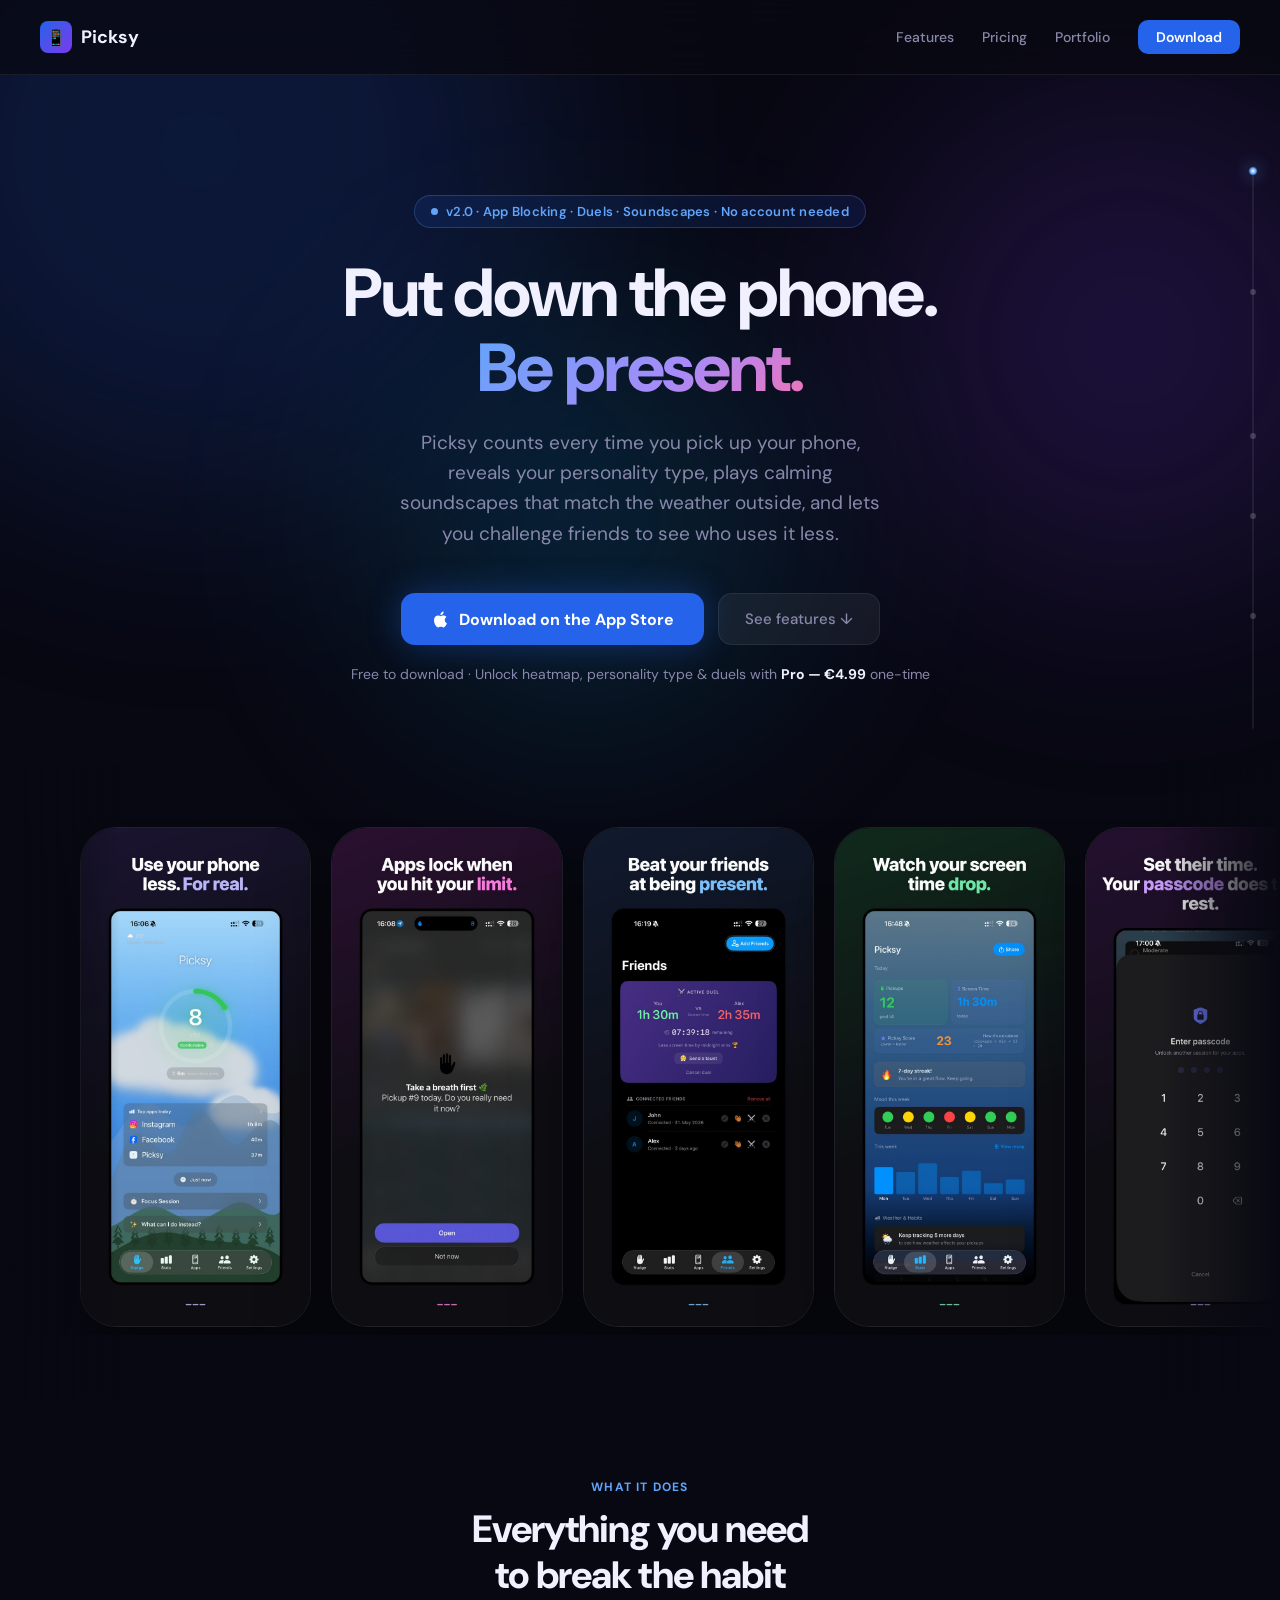
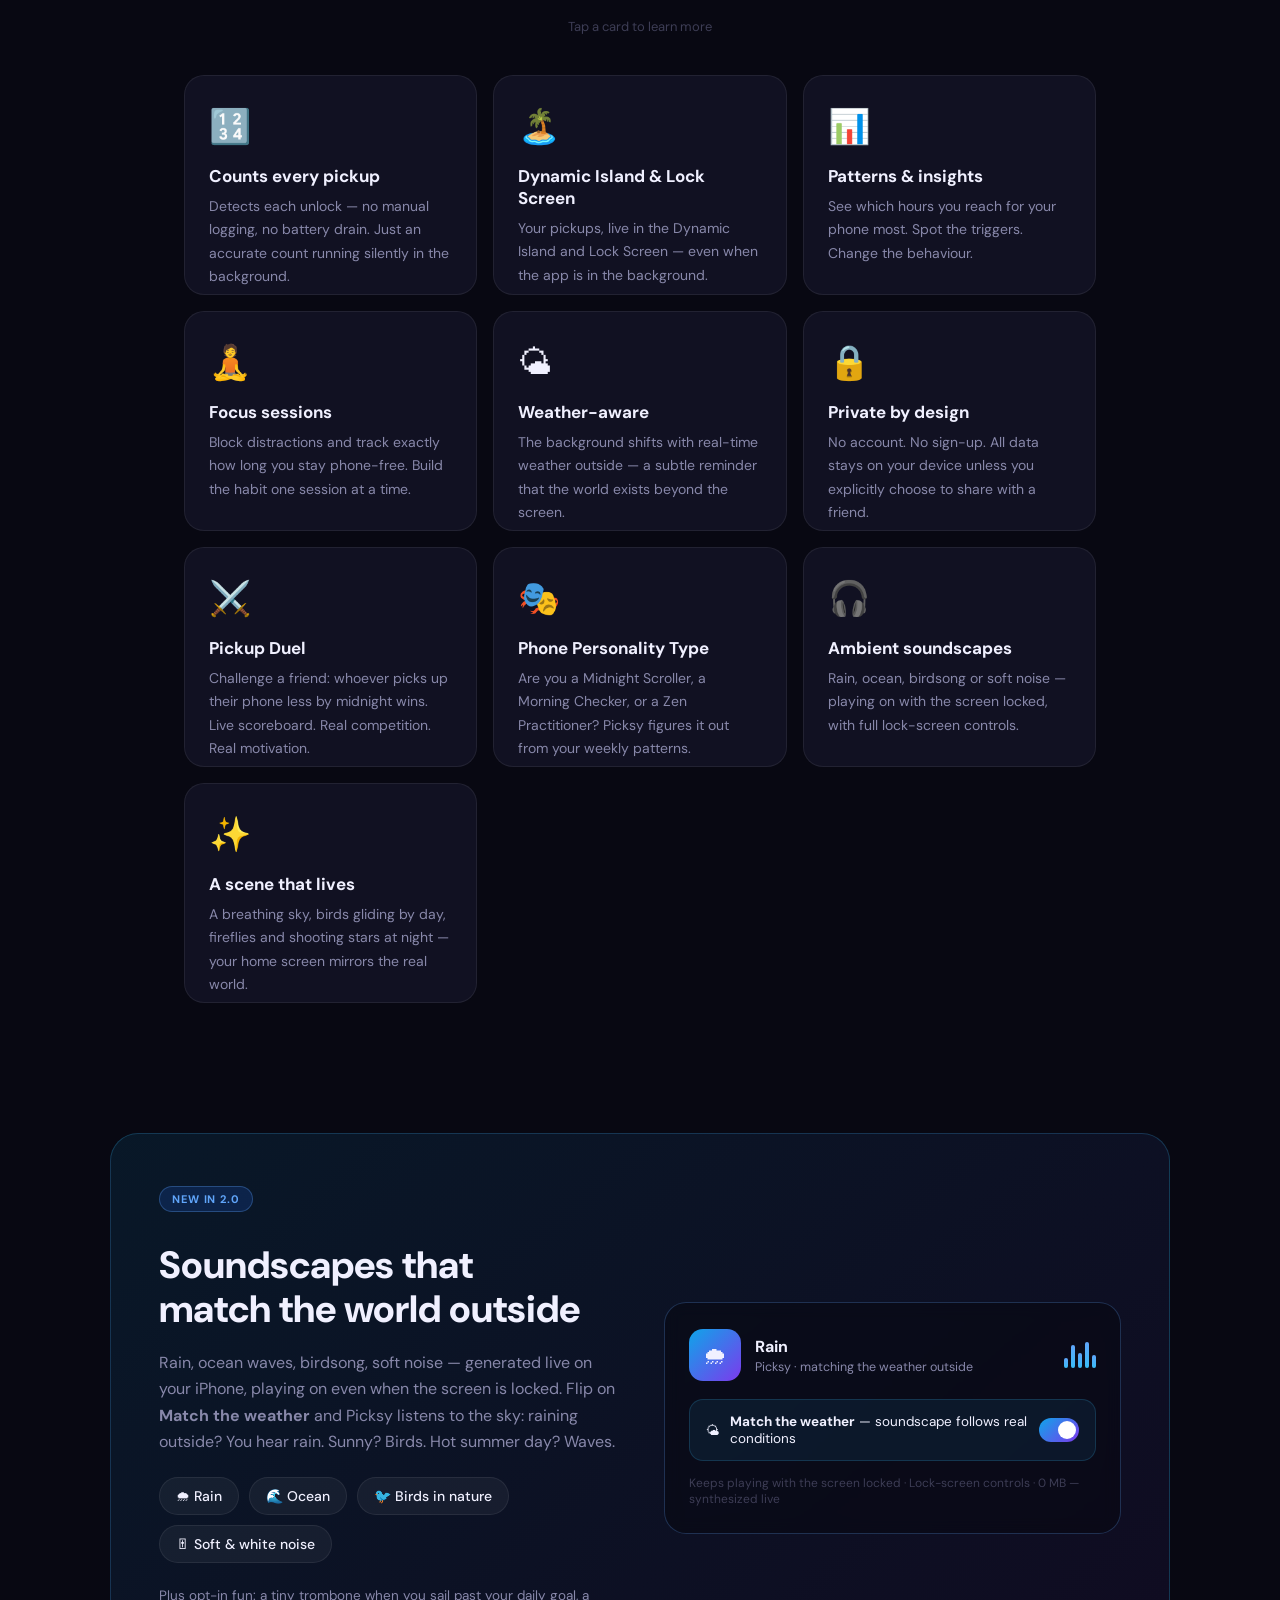
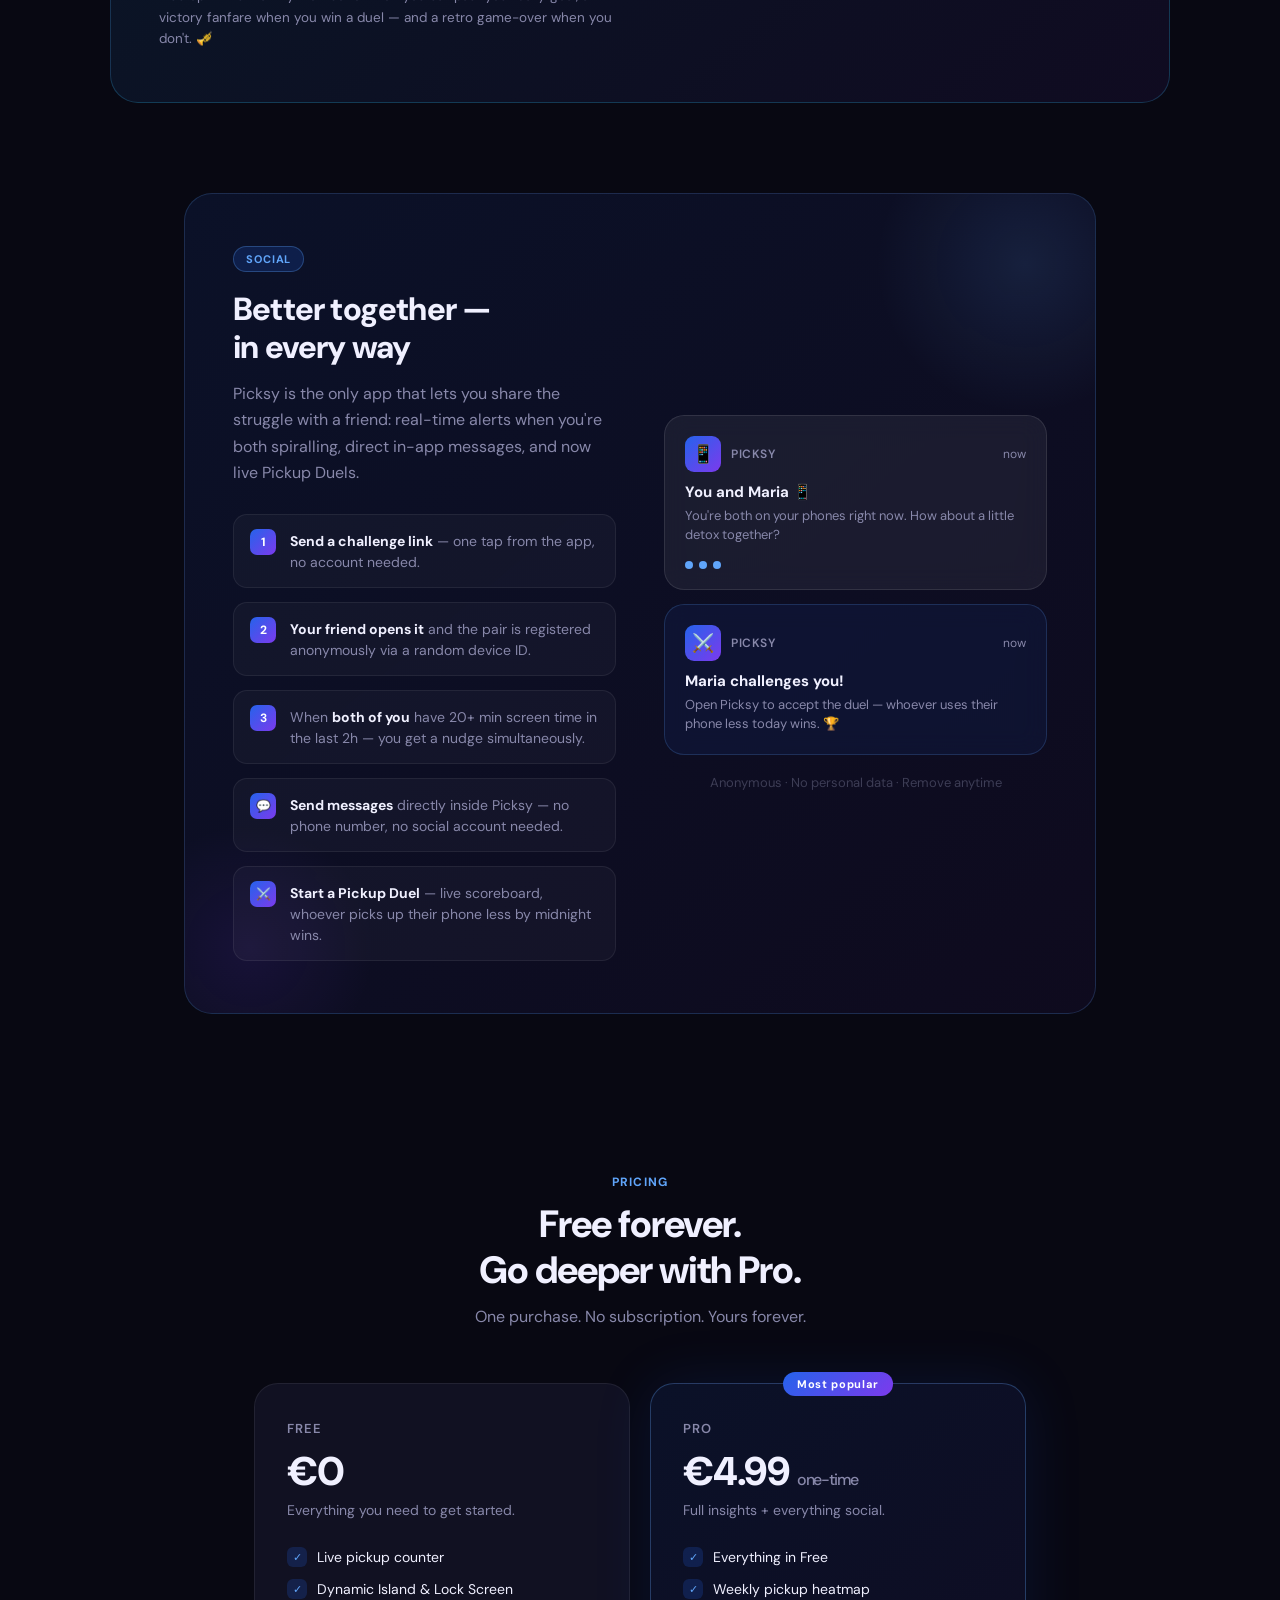
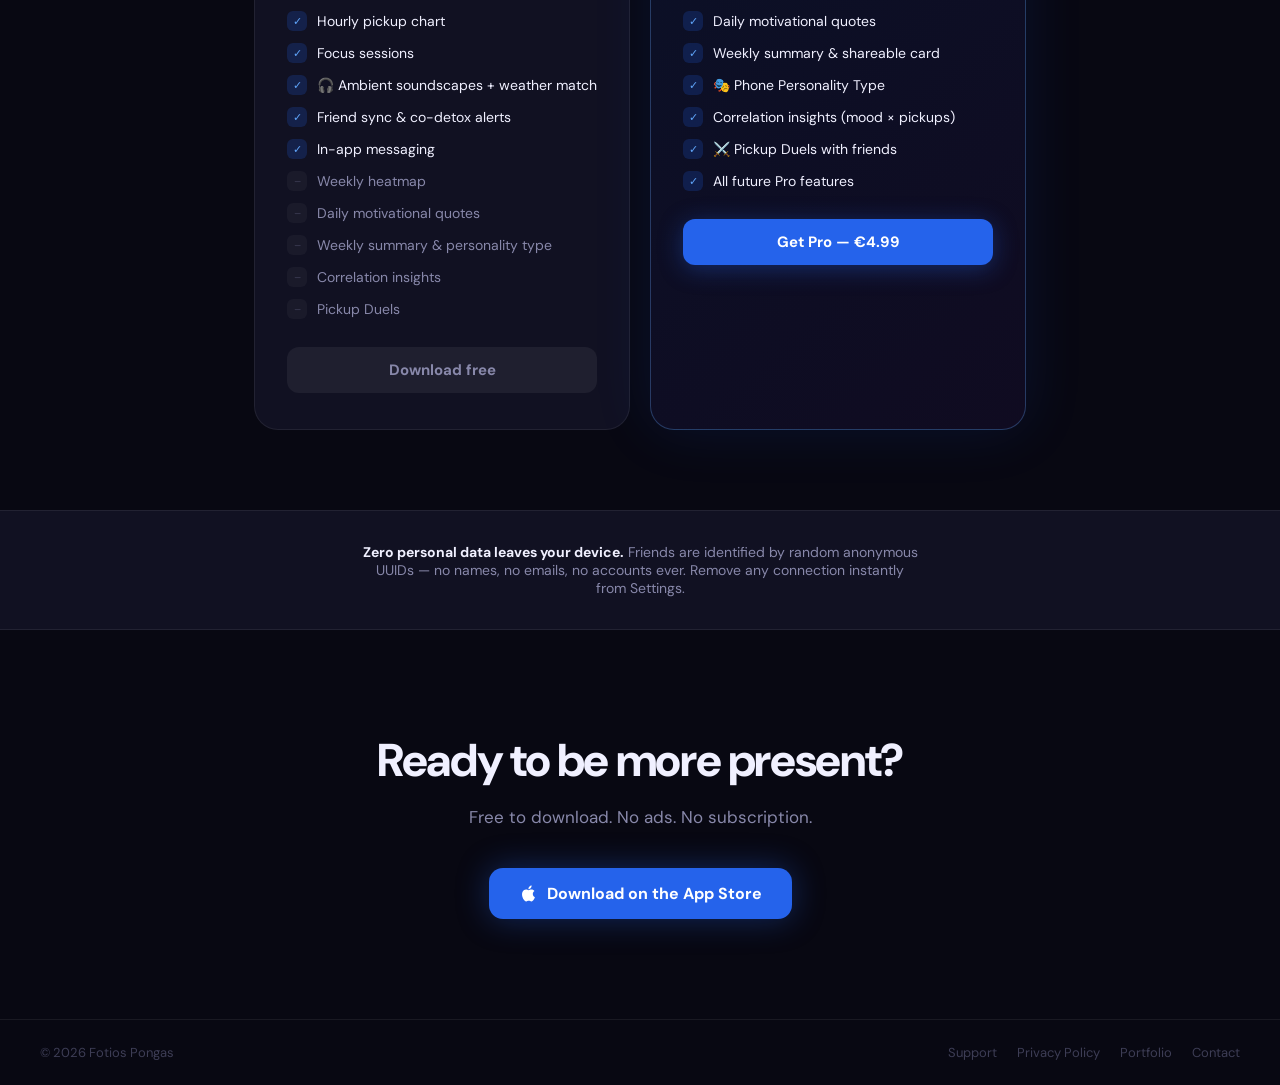
==== commit 8f3a9e46: "feat: scroll spine — glowing progress line with comet head and section dots" ====
--- a/index.html
+++ b/index.html
@@ -1056,6 +1056,80 @@
       width: 18px; height: 18px; border-radius: 50%;
       background: white;
     }
+
+    /* ── SCROLL SPINE (φωτεινή γραμμή που ακολουθεί το scroll) ── */
+    .scroll-spine {
+      position: fixed;
+      right: 26px;
+      top: 50%;
+      transform: translateY(-50%);
+      height: 62vh;
+      width: 2px;
+      border-radius: 2px;
+      background: rgba(255,255,255,0.07);
+      z-index: 90;
+    }
+    @media (max-width: 900px) { .scroll-spine { display: none; } }
+
+    .spine-fill {
+      position: absolute;
+      top: 0; left: 0; right: 0;
+      height: 100%;
+      border-radius: 2px;
+      background: linear-gradient(180deg, var(--blue-light), var(--violet));
+      box-shadow: 0 0 12px rgba(96,165,250,0.55);
+      transform-origin: top;
+      transform: scaleY(0);
+    }
+
+    .spine-comet {
+      position: absolute;
+      left: 50%;
+      top: 0;
+      width: 9px; height: 9px;
+      border-radius: 50%;
+      background: radial-gradient(circle, #fff 0%, var(--blue-light) 45%, rgba(96,165,250,0) 75%);
+      transform: translate(-50%, -50%);
+      filter: drop-shadow(0 0 8px rgba(96,165,250,0.95));
+      animation: comet-pulse 2.2s ease-in-out infinite;
+    }
+    @keyframes comet-pulse {
+      0%, 100% { scale: 1; }
+      50%      { scale: 1.45; }
+    }
+
+    .spine-dot {
+      position: absolute;
+      left: 50%;
+      width: 6px; height: 6px;
+      border-radius: 50%;
+      transform: translate(-50%, -50%);
+      background: rgba(255,255,255,0.18);
+      border: none;
+      padding: 0;
+      cursor: pointer;
+      transition: background 0.4s, box-shadow 0.4s, scale 0.25s;
+    }
+    .spine-dot:hover { scale: 1.8; }
+    .spine-dot.lit {
+      background: var(--blue-light);
+      box-shadow: 0 0 8px rgba(96,165,250,0.8);
+    }
+    .spine-dot::after {
+      content: attr(data-label);
+      position: absolute;
+      right: 16px;
+      top: 50%;
+      transform: translateY(-50%);
+      font-family: 'DM Sans', sans-serif;
+      font-size: 11px;
+      color: var(--muted);
+      white-space: nowrap;
+      opacity: 0;
+      transition: opacity 0.25s;
+      pointer-events: none;
+    }
+    .spine-dot:hover::after { opacity: 1; }
   </style>
 </head>
 <body>
@@ -1074,6 +1148,12 @@
     <div class="firefly"></div>
     <div class="shooting-star"></div>
     <div class="shooting-star"></div>
+  </div>
+
+  <!-- Scroll spine — φωτεινή γραμμή-συνοδός του scroll -->
+  <div class="scroll-spine" id="scrollSpine">
+    <div class="spine-fill" id="spineFill"></div>
+    <div class="spine-comet" id="spineComet"></div>
   </div>
 
   <div class="page">
@@ -1351,7 +1431,7 @@
     </section>
 
     <!-- FRIEND FEATURE -->
-    <section class="friend-section">
+    <section class="friend-section" id="social">
       <div class="friend-card scroll-reveal">
         <div>
           <span class="new-badge">Social</span>
@@ -1593,6 +1673,70 @@
         }
       });
     });
+    // ── Scroll spine: φωτεινή γραμμή + κομήτης + section dots ──
+    const spine      = document.getElementById('scrollSpine');
+    const spineFill  = document.getElementById('spineFill');
+    const spineComet = document.getElementById('spineComet');
+    const spineSections = [
+      { id: 'features',    label: 'Features'    },
+      { id: 'soundscapes', label: 'Soundscapes' },
+      { id: 'social',      label: 'Social'      },
+      { id: 'pricing',     label: 'Pricing'     },
+    ];
+    const spineDots = [];
+
+    const spineMax = () =>
+      document.documentElement.scrollHeight - window.innerHeight;
+
+    // Κουκκίδα ανά section: θέση = το σημείο του scroll όπου "φτάνεις" εκεί
+    function positionSpineDots() {
+      const max = spineMax();
+      if (max <= 0) return;
+      spineDots.forEach(({ dot, el }) => {
+        const p = Math.min(Math.max(
+          (el.offsetTop - window.innerHeight * 0.35) / max, 0), 1);
+        dot.style.top = (p * 100) + '%';
+        dot.dataset.p = p;
+      });
+    }
+
+    spineSections.forEach(s => {
+      const el = document.getElementById(s.id);
+      if (!el) return;
+      const dot = document.createElement('button');
+      dot.className = 'spine-dot';
+      dot.dataset.label = s.label;
+      dot.setAttribute('aria-label', 'Scroll to ' + s.label);
+      dot.addEventListener('click', () =>
+        el.scrollIntoView({ behavior: 'smooth', block: 'start' }));
+      spine.appendChild(dot);
+      spineDots.push({ dot, el });
+    });
+
+    let spineTicking = false;
+    function updateSpine() {
+      spineTicking = false;
+      const max = spineMax();
+      const p = max > 0 ? Math.min(window.scrollY / max, 1) : 0;
+      spineFill.style.transform = 'scaleY(' + p + ')';
+      spineComet.style.top = (p * 100) + '%';
+      spineDots.forEach(({ dot }) => {
+        dot.classList.toggle('lit', p >= parseFloat(dot.dataset.p || '1') - 0.002);
+      });
+    }
+
+    window.addEventListener('scroll', () => {
+      if (!spineTicking) {
+        spineTicking = true;
+        requestAnimationFrame(updateSpine);
+      }
+    }, { passive: true });
+    window.addEventListener('resize', () => { positionSpineDots(); updateSpine(); });
+    // Recompute after full load — lazy screenshots change the page height
+    window.addEventListener('load',   () => { positionSpineDots(); updateSpine(); });
+
+    positionSpineDots();
+    updateSpine();
   </script>
 
 </body>
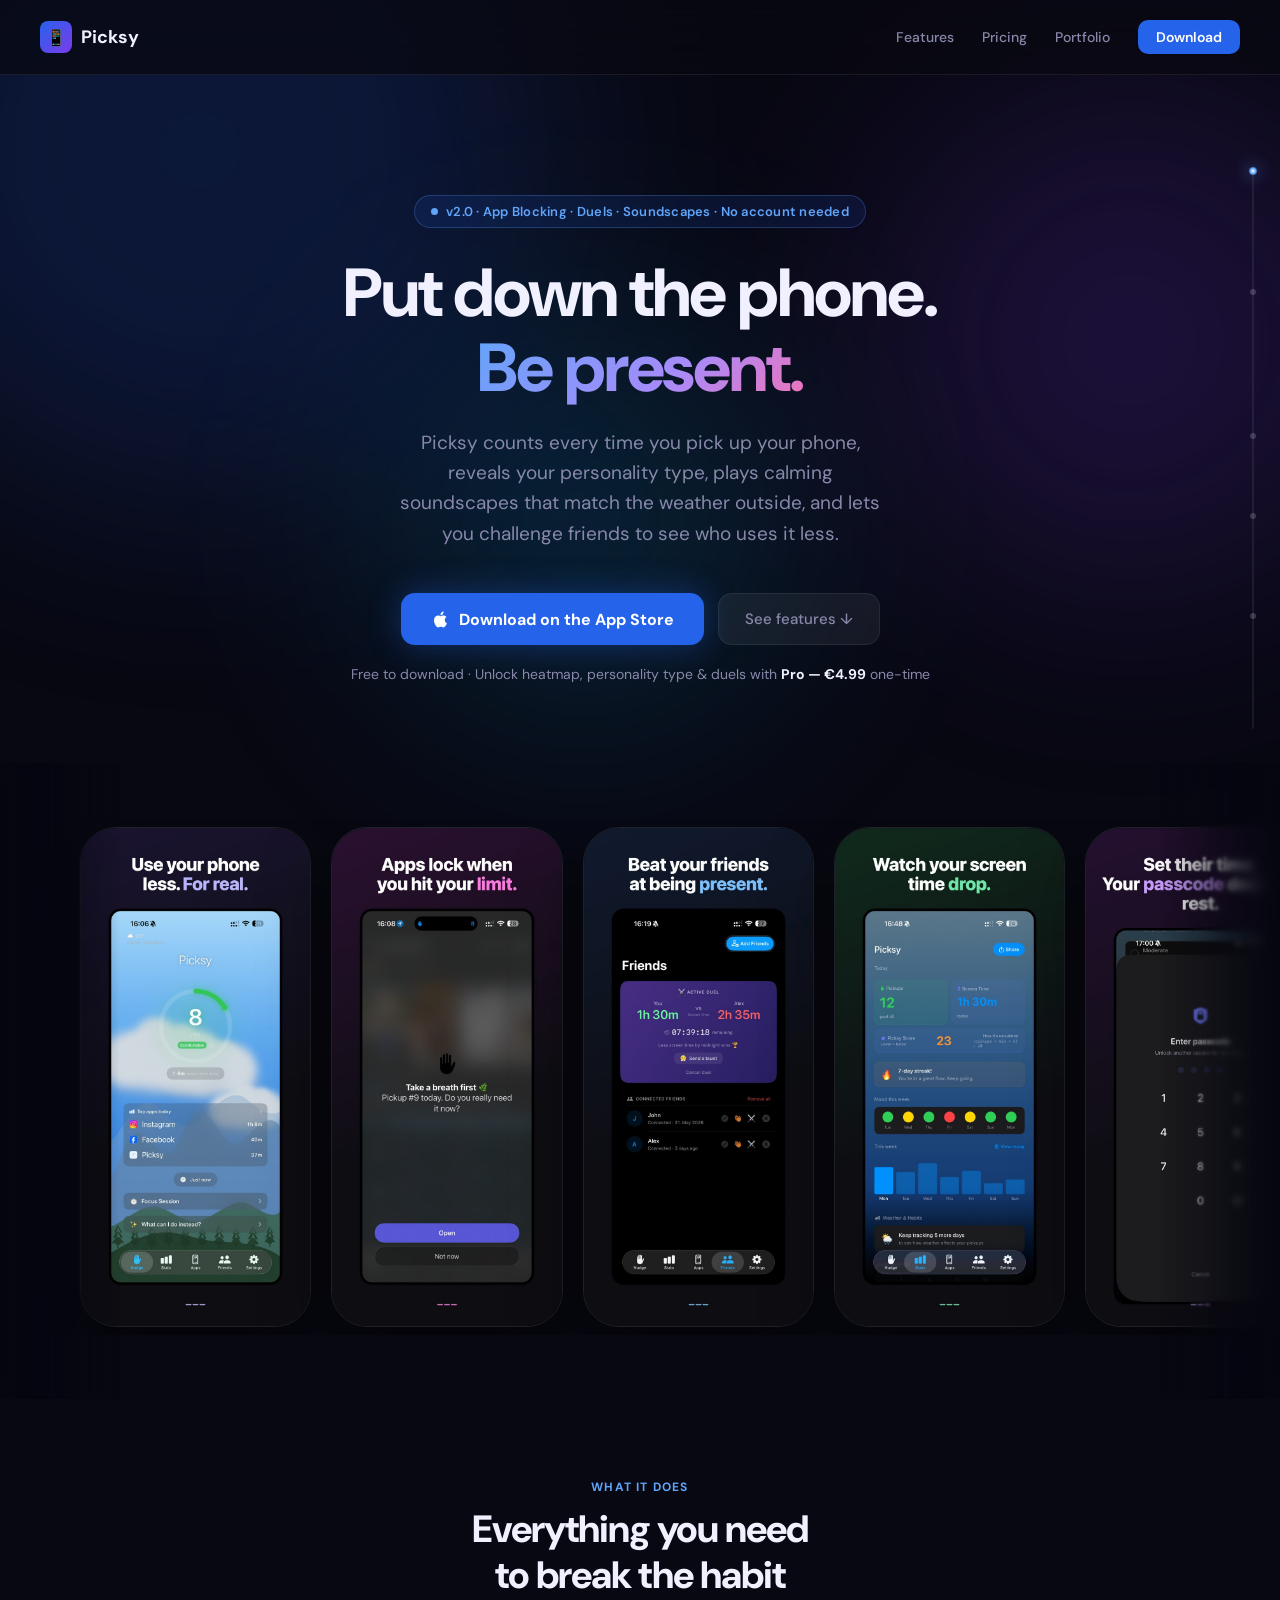
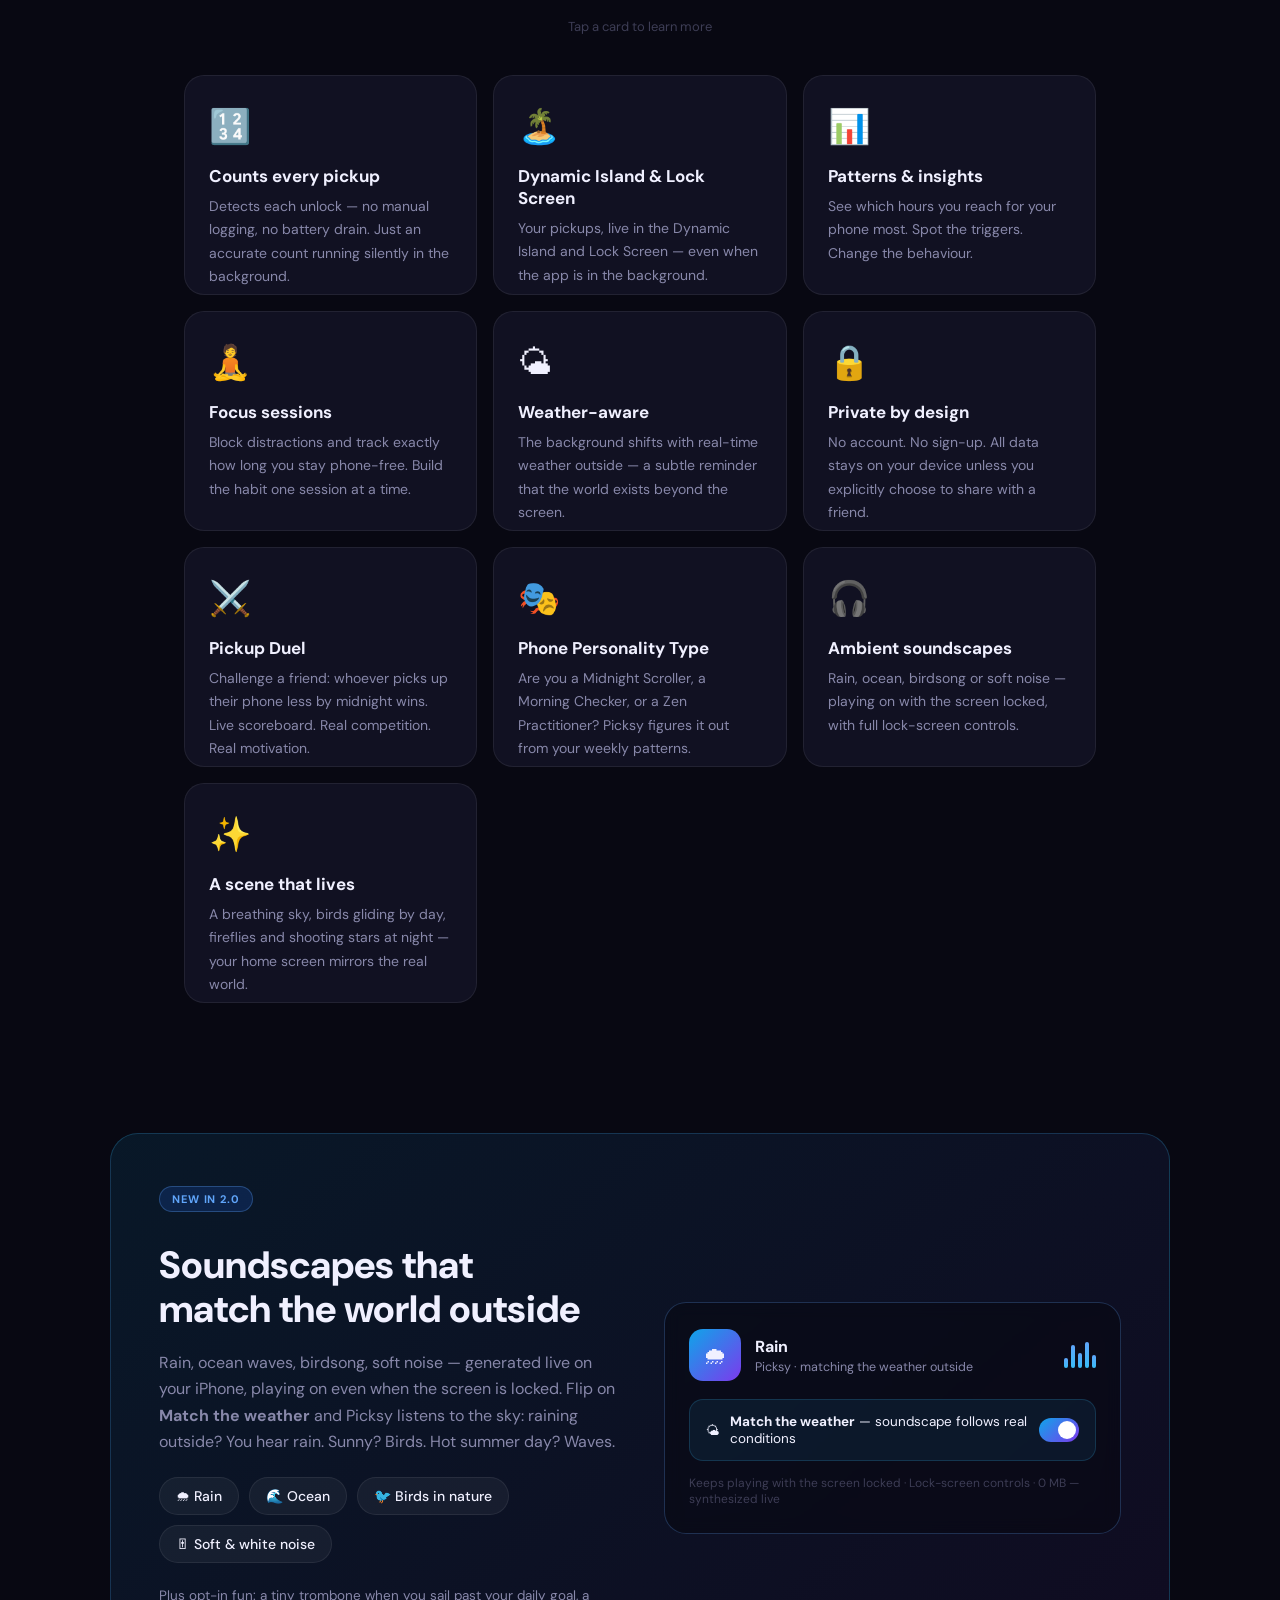
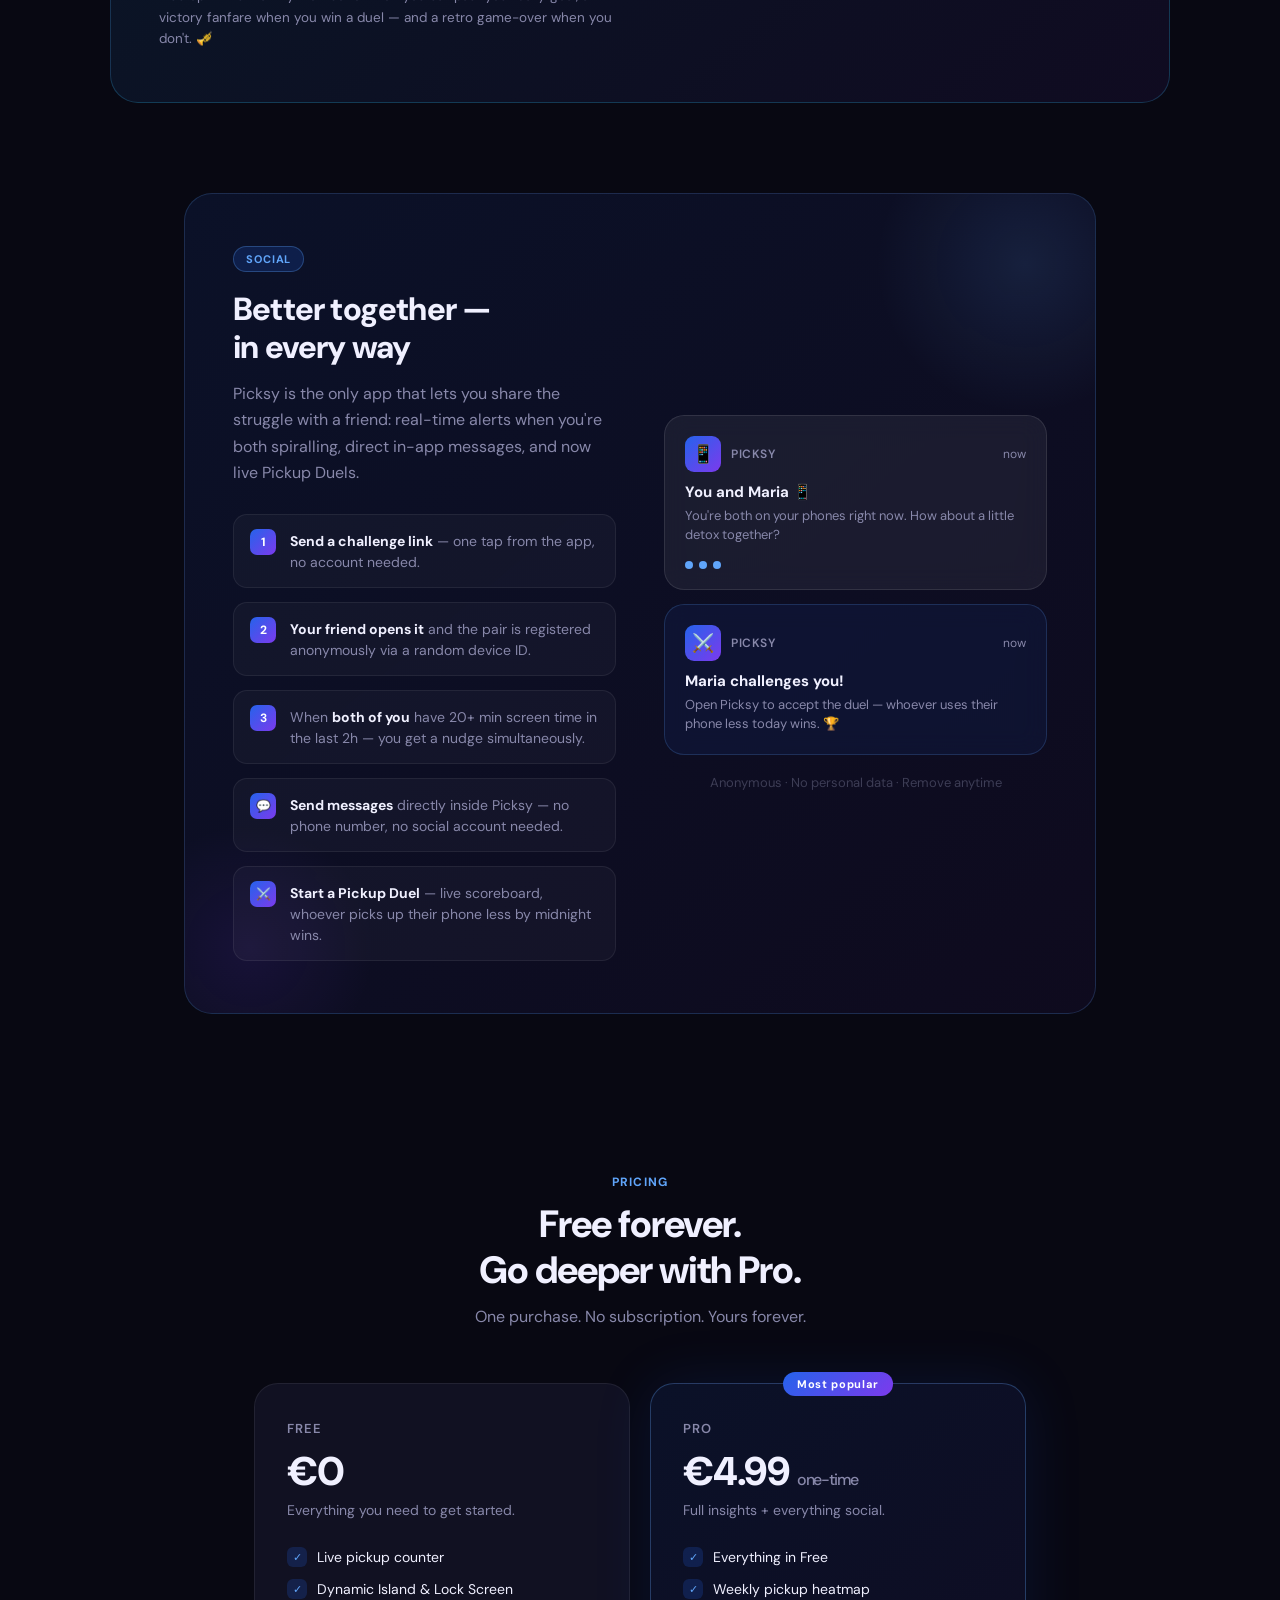
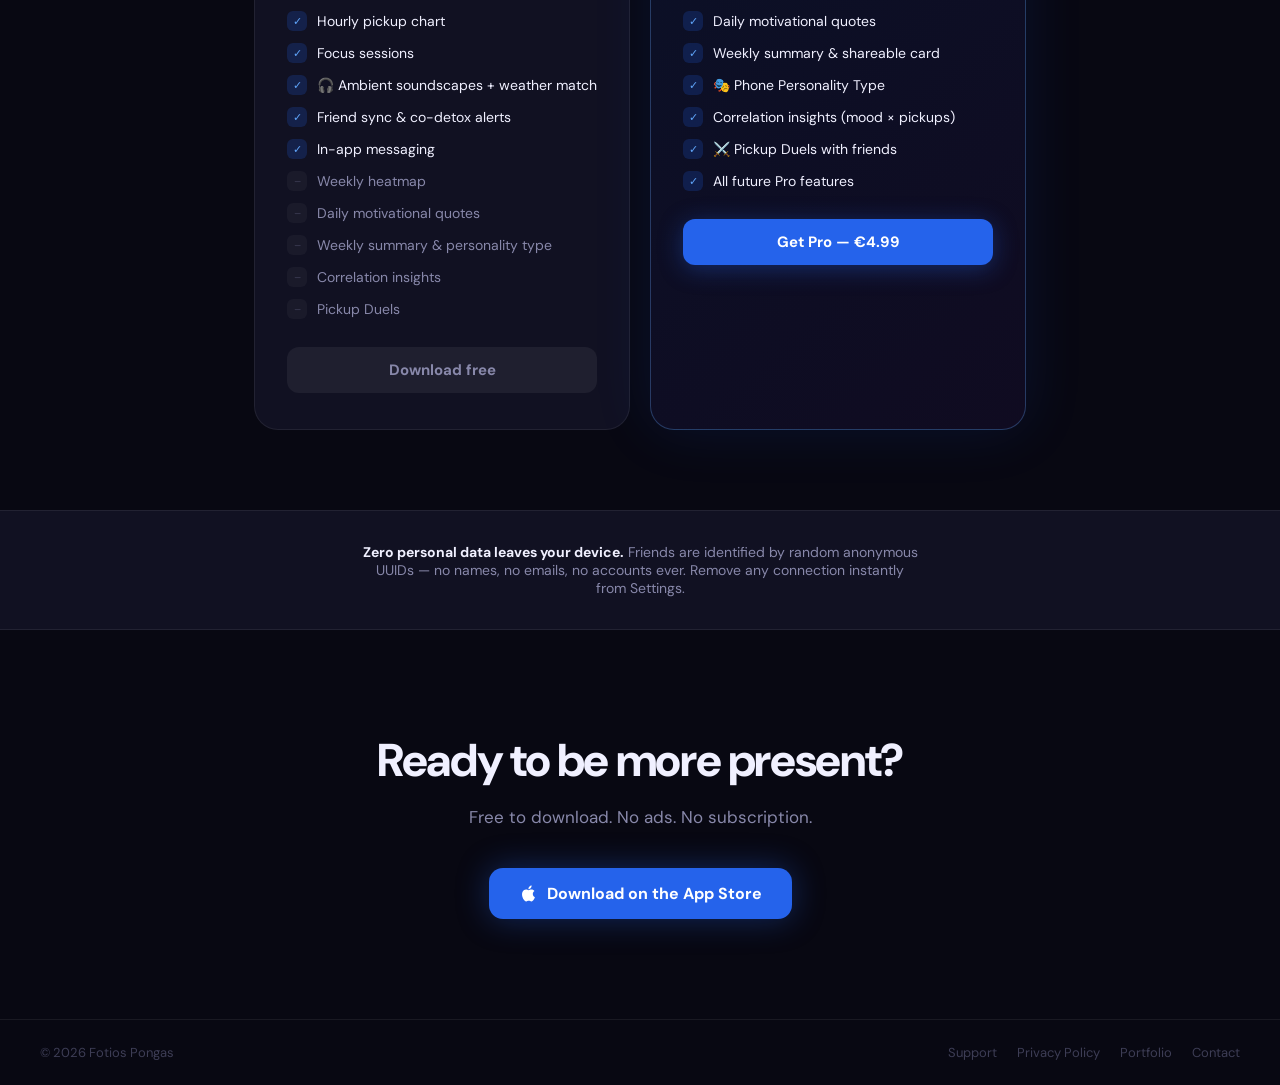
==== commit e4a52301: "feat: add gradual blur edges to screenshots carousel Pure CSS + vanilla JS implementation of Gradual" ====
--- a/index.html
+++ b/index.html
@@ -275,25 +275,16 @@
       position: relative;
     }
 
-    .screenshots-wrap::before,
-    .screenshots-wrap::after {
-      content: '';
+    /* Gradual blur edges — screenshots carousel */
+    .gb-edge {
       position: absolute;
       top: 0; bottom: 0;
       width: 120px;
       z-index: 2;
       pointer-events: none;
     }
-
-    .screenshots-wrap::before {
-      left: 0;
-      background: linear-gradient(to right, var(--dark), transparent);
-    }
-
-    .screenshots-wrap::after {
-      right: 0;
-      background: linear-gradient(to left, var(--dark), transparent);
-    }
+    .gb-left  { left: 0;  background: linear-gradient(to right, var(--dark) 8%, transparent); }
+    .gb-right { right: 0; background: linear-gradient(to left,  var(--dark) 8%, transparent); }
 
     .screenshots {
       display: flex;
@@ -1199,6 +1190,8 @@
 
     <!-- SCREENSHOTS -->
     <div class="screenshots-wrap reveal" style="transition-delay:0.4s">
+      <div class="gb-edge gb-left"  id="gbLeft"></div>
+      <div class="gb-edge gb-right" id="gbRight"></div>
       <div class="screenshots" id="screenshots">
         <img src="/picksy-new-1.jpg" alt="Picksy — Use your phone less. For real." draggable="false" loading="lazy">
         <img src="/picksy-new-2.jpg" alt="Picksy — Apps lock when you hit your limit." draggable="false" loading="lazy">
@@ -1737,6 +1730,34 @@
 
     positionSpineDots();
     updateSpine();
+
+    // ── Gradual blur edges (screenshots carousel) ─────────────────
+    (function() {
+      function initGradualBlur(el, position, strength, count) {
+        if (!el || !CSS.supports('backdrop-filter', 'blur(1px)')) return;
+        const dir = { left:'to left', right:'to right', top:'to top', bottom:'to bottom' }[position];
+        const inc = 100 / count;
+        for (let i = 1; i <= count; i++) {
+          const t = i / count;
+          const blur = (Math.pow(2, t * 3.5) - 1) / (Math.pow(2, 3.5) - 1) * strength;
+          const p1 = ((i - 1) * inc).toFixed(1);
+          const p2 = (i       * inc).toFixed(1);
+          const p3 = Math.min(100, (i + 1) * inc).toFixed(1);
+          const p4 = Math.min(100, (i + 2) * inc).toFixed(1);
+          let grad = `transparent ${p1}%, black ${p2}%`;
+          if (+p3 <= 100) grad += `, black ${p3}%`;
+          if (+p4 <= 100) grad += `, transparent ${p4}%`;
+          const layer = document.createElement('div');
+          layer.style.cssText =
+            'position:absolute;inset:0;' +
+            `backdrop-filter:blur(${blur.toFixed(2)}px);-webkit-backdrop-filter:blur(${blur.toFixed(2)}px);` +
+            `mask-image:linear-gradient(${dir},${grad});-webkit-mask-image:linear-gradient(${dir},${grad});`;
+          el.appendChild(layer);
+        }
+      }
+      initGradualBlur(document.getElementById('gbLeft'),  'left',  8, 5);
+      initGradualBlur(document.getElementById('gbRight'), 'right', 8, 5);
+    })();
   </script>
 
 </body>
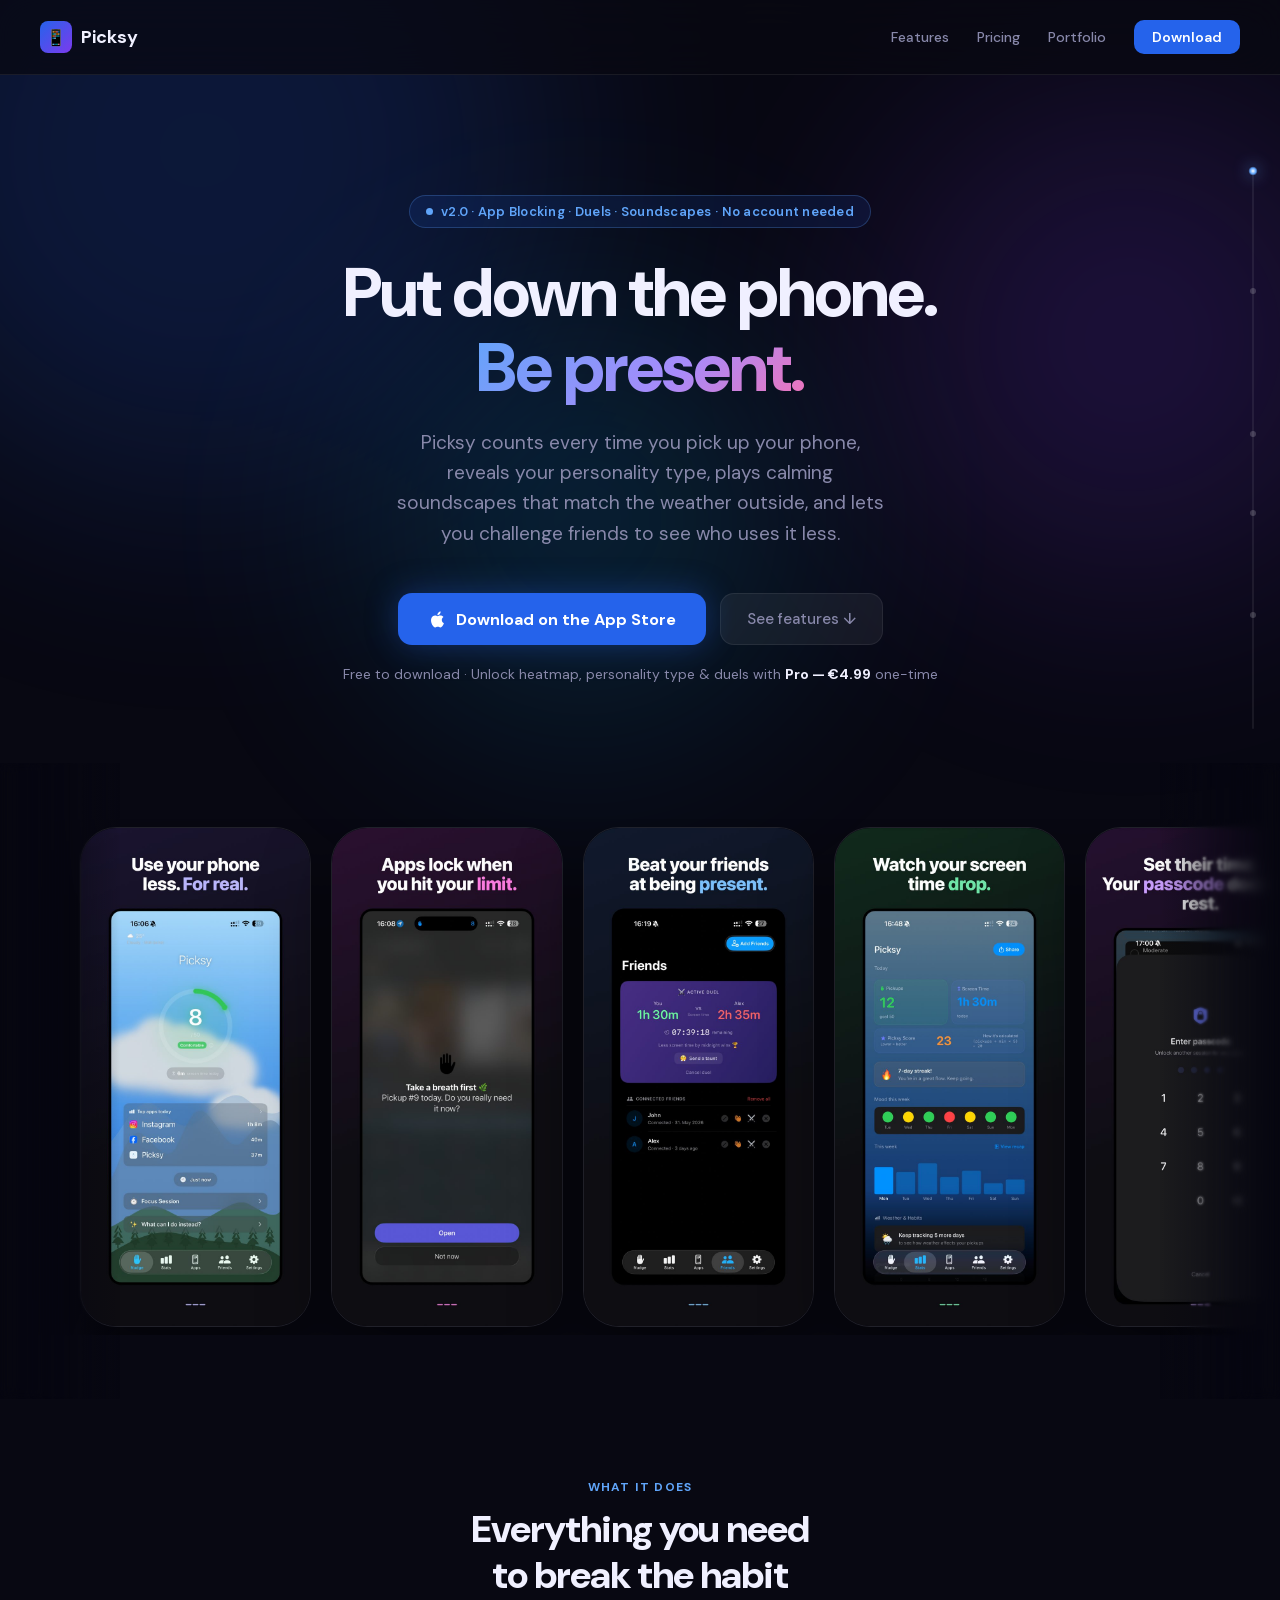
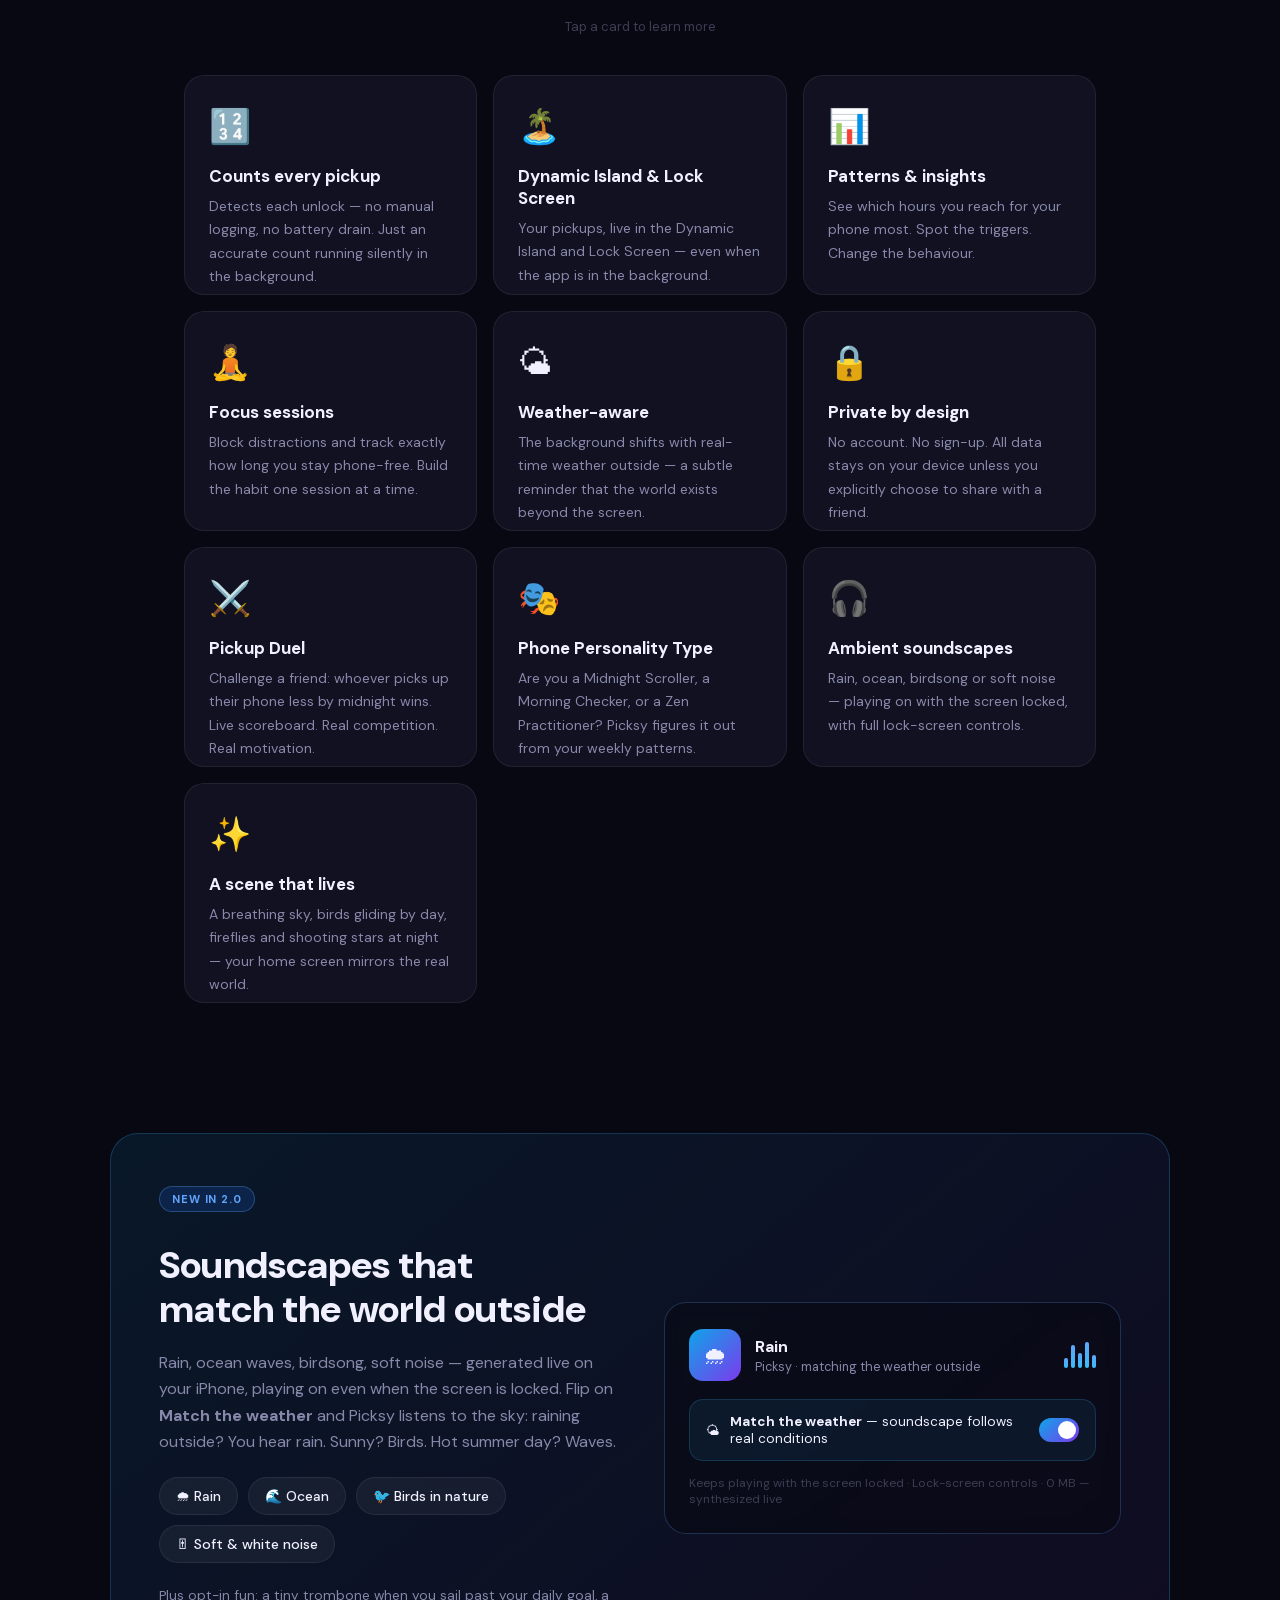
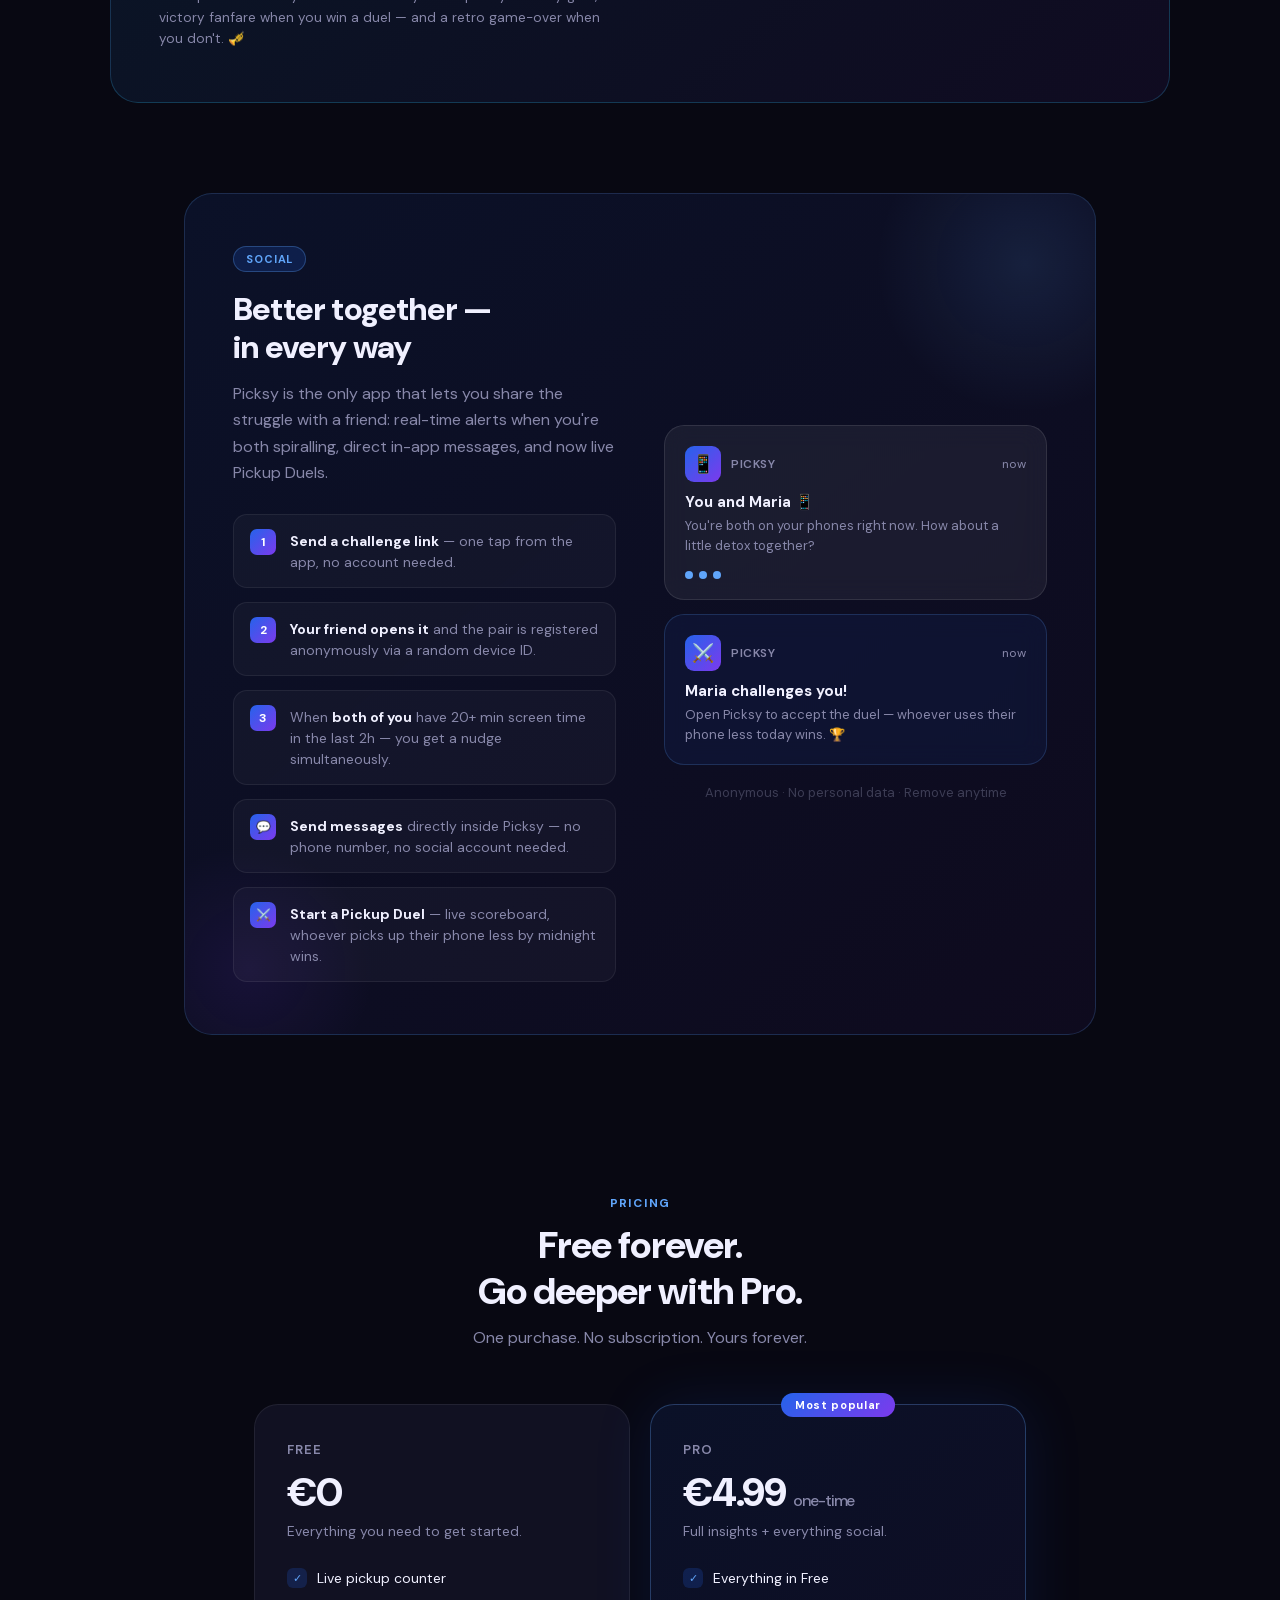
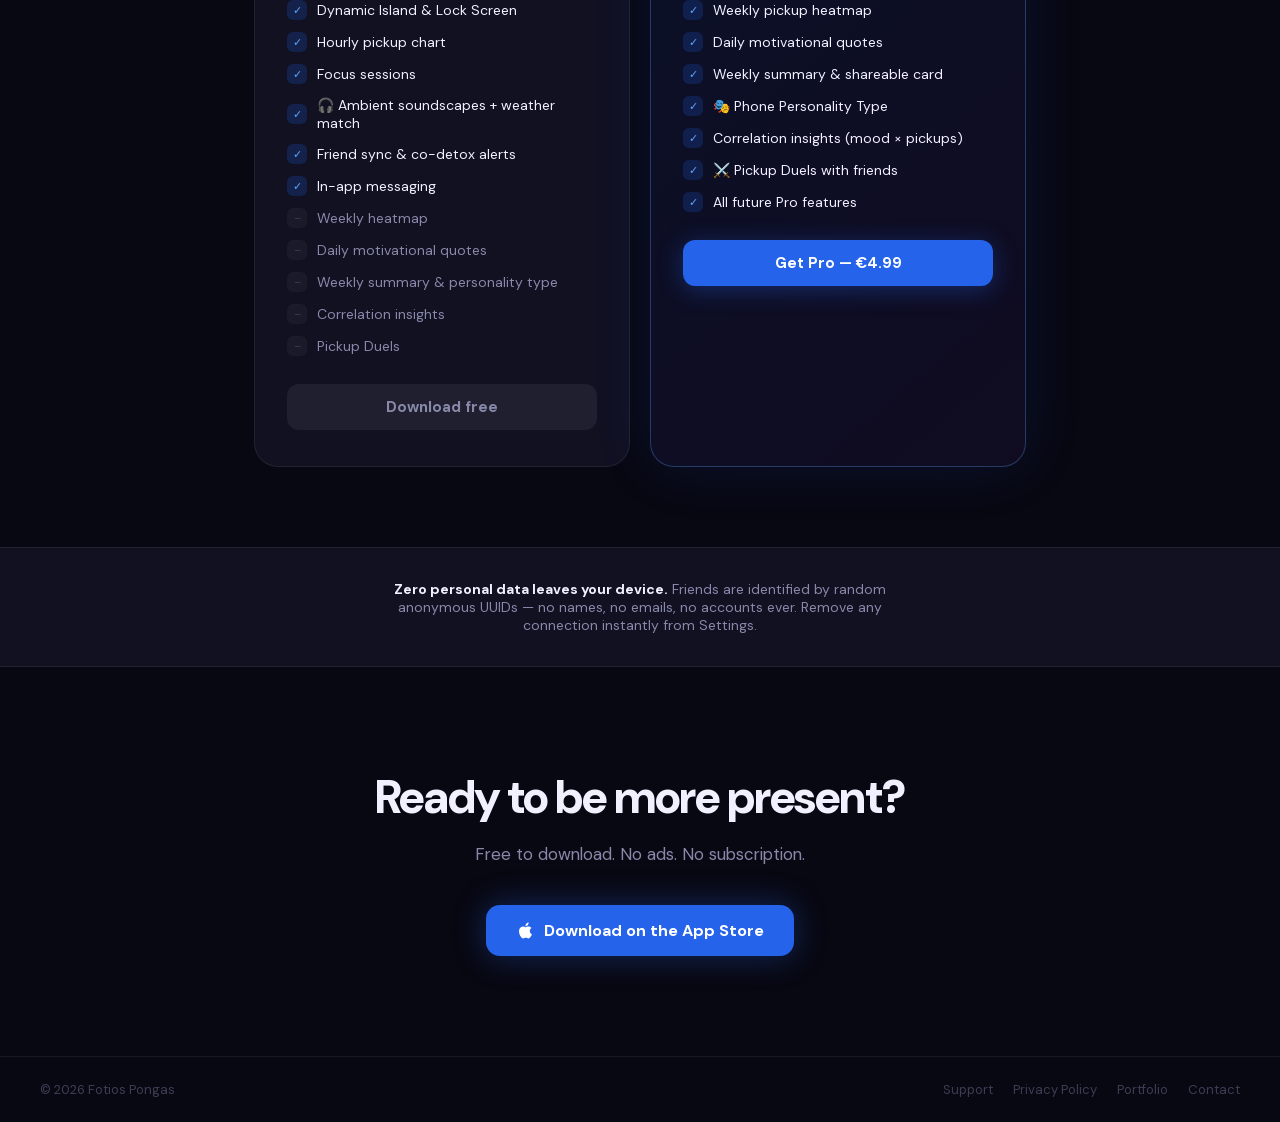
==== commit e8683cf9: "fix: self-host DM Sans instead of loading from Google Fonts Loading fonts live from fonts.googleapis" ====
--- a/index.html
+++ b/index.html
@@ -7,8 +7,7 @@
   <meta name="description" content="Picksy tracks how many times you pick up your phone, shows you the patterns, plays calming soundscapes that match the weather, and helps you — and your friends — use it less. Free for iPhone.">
   <meta property="og:title" content="Picksy: Be Present">
   <meta property="og:description" content="Track phone pickups. Break the habit. Listen to the rain. Be present.">
-  <link rel="preconnect" href="https://fonts.googleapis.com">
-  <link href="https://fonts.googleapis.com/css2?family=DM+Sans:ital,opsz,wght@0,9..40,300;0,9..40,400;0,9..40,500;0,9..40,600;0,9..40,700;0,9..40,800&display=swap" rel="stylesheet">
+  <link href="/fonts/fonts.css" rel="stylesheet">
 
   <style>
     *, *::before, *::after { margin: 0; padding: 0; box-sizing: border-box; }
--- a/fonts/fonts.css
+++ b/fonts/fonts.css
@@ -0,0 +1,20 @@
+/* Self-hosted DM Sans (variable font), replacing the Google Fonts CDN. Loading fonts live from
+   fonts.googleapis.com sends every visitor's IP to Google without consent - self-hosting removes
+   that entirely. Only latin + latin-ext are included; this site's text doesn't use other scripts. */
+
+@font-face {
+  font-family: 'DM Sans';
+  font-style: normal;
+  font-weight: 300 800;
+  font-display: swap;
+  src: url('/fonts/dm-sans-latin.woff2') format('woff2');
+  unicode-range: U+0000-00FF, U+0131, U+0152-0153, U+02BB-02BC, U+02C6, U+02DA, U+02DC, U+0304, U+0308, U+0329, U+2000-206F, U+20AC, U+2122, U+2191, U+2193, U+2212, U+2215, U+FEFF, U+FFFD;
+}
+@font-face {
+  font-family: 'DM Sans';
+  font-style: normal;
+  font-weight: 300 800;
+  font-display: swap;
+  src: url('/fonts/dm-sans-latin-ext.woff2') format('woff2');
+  unicode-range: U+0100-02BA, U+02BD-02C5, U+02C7-02CC, U+02CE-02D7, U+02DD-02FF, U+0304, U+0308, U+0329, U+1D00-1DBF, U+1E00-1E9F, U+1EF2-1EFF, U+2020, U+20A0-20AB, U+20AD-20C0, U+2113, U+2C60-2C7F, U+A720-A7FF;
+}
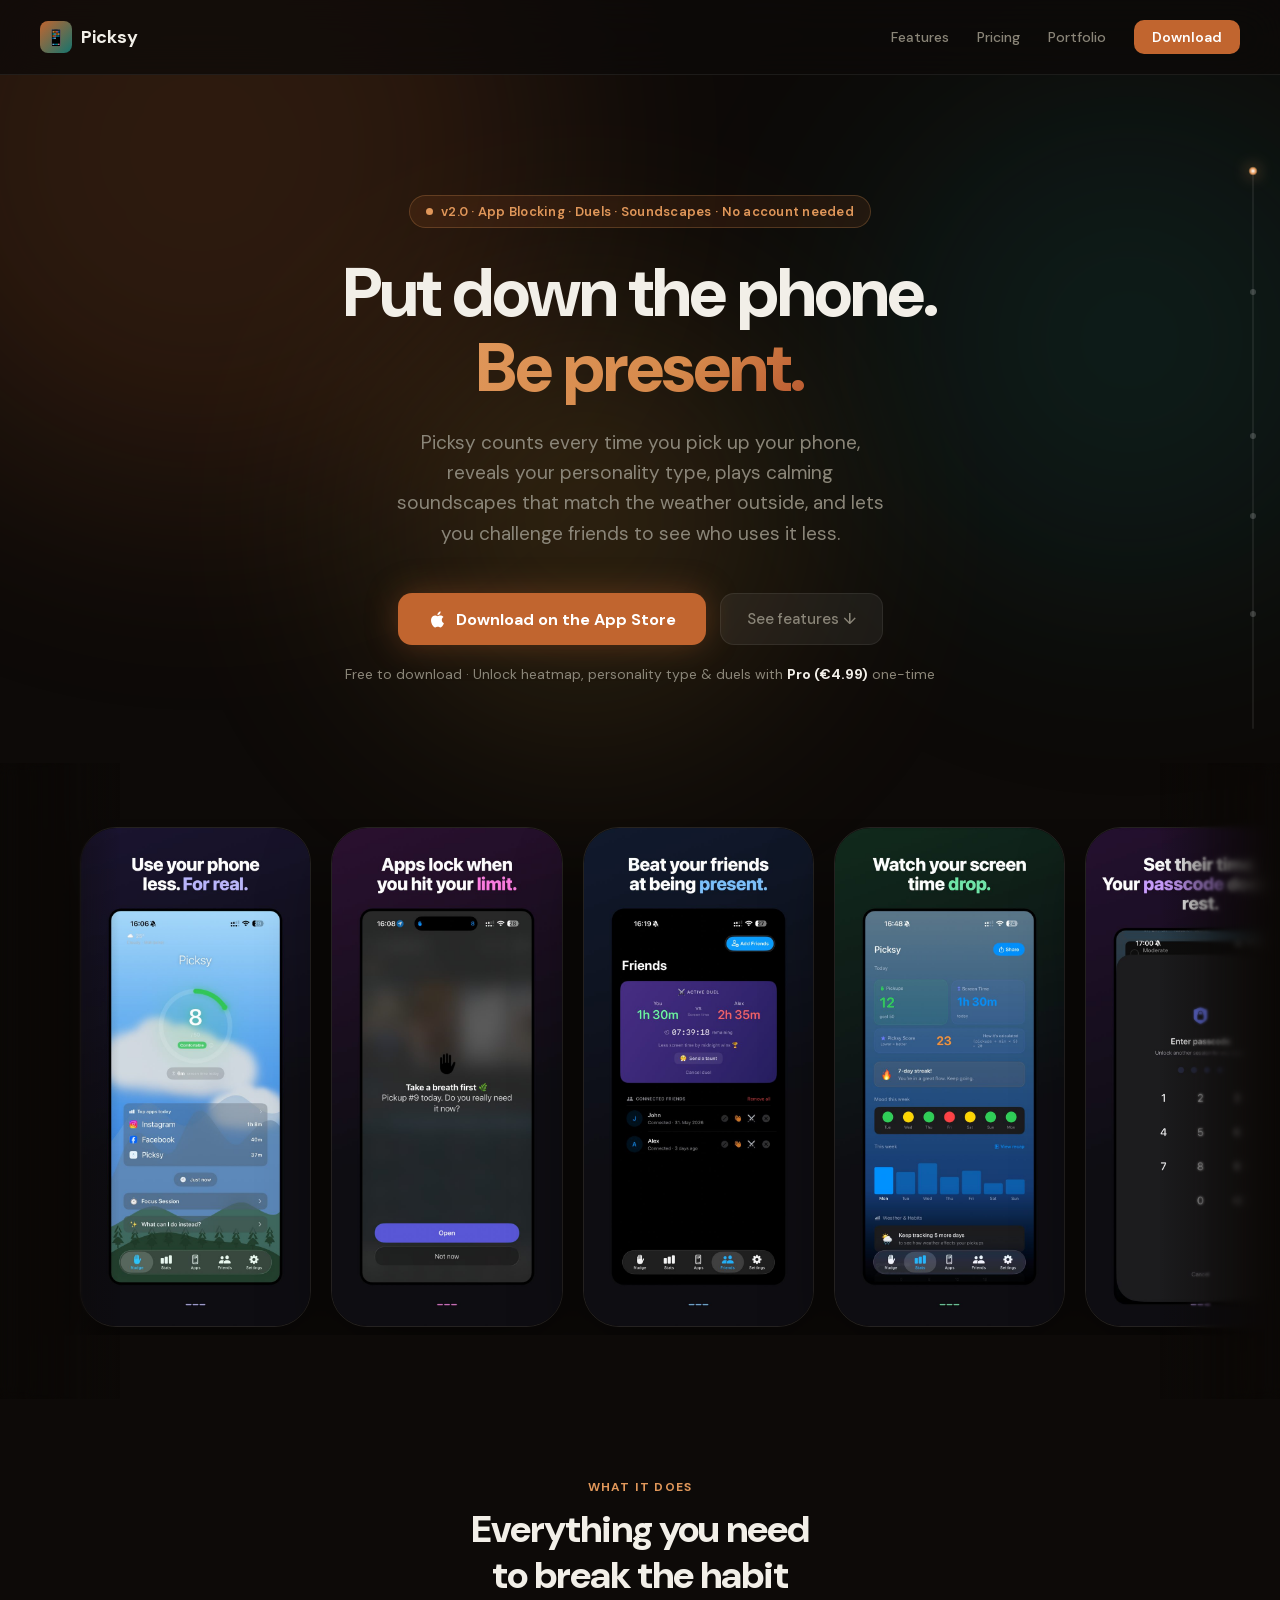
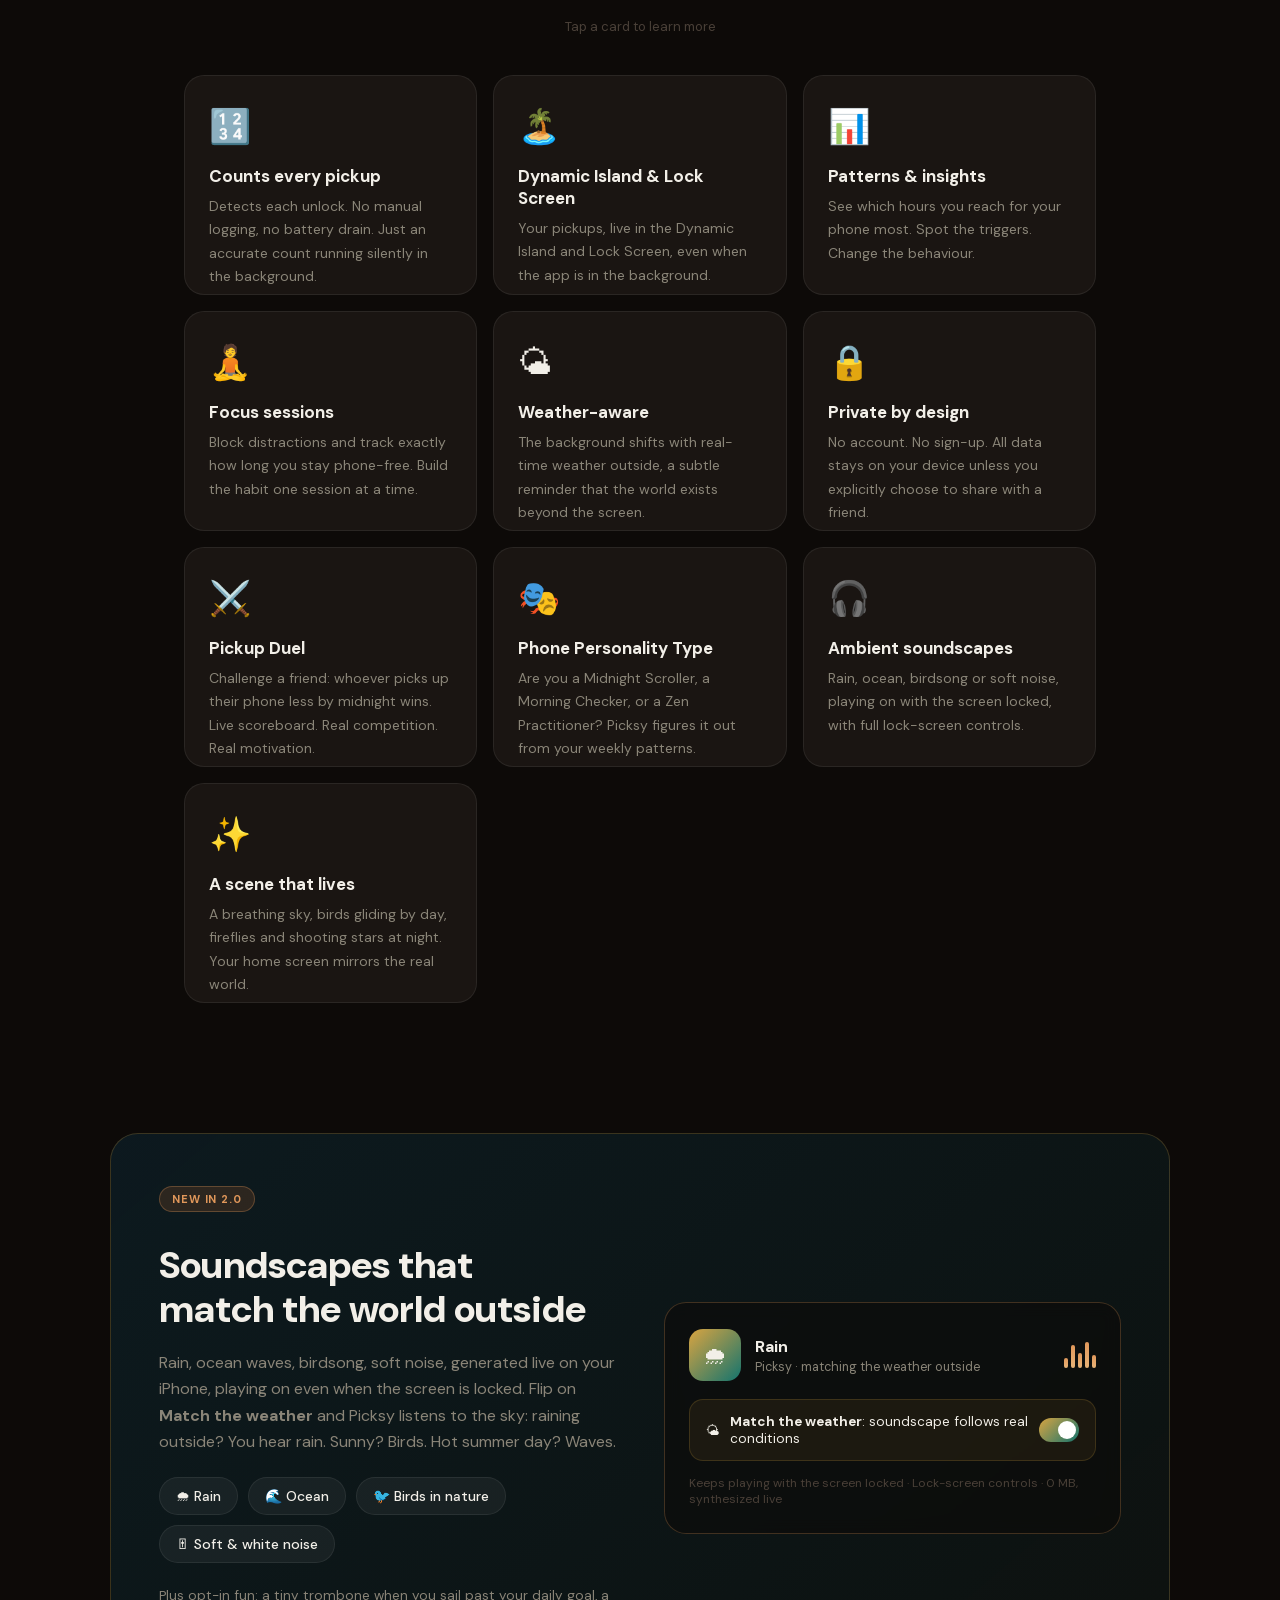
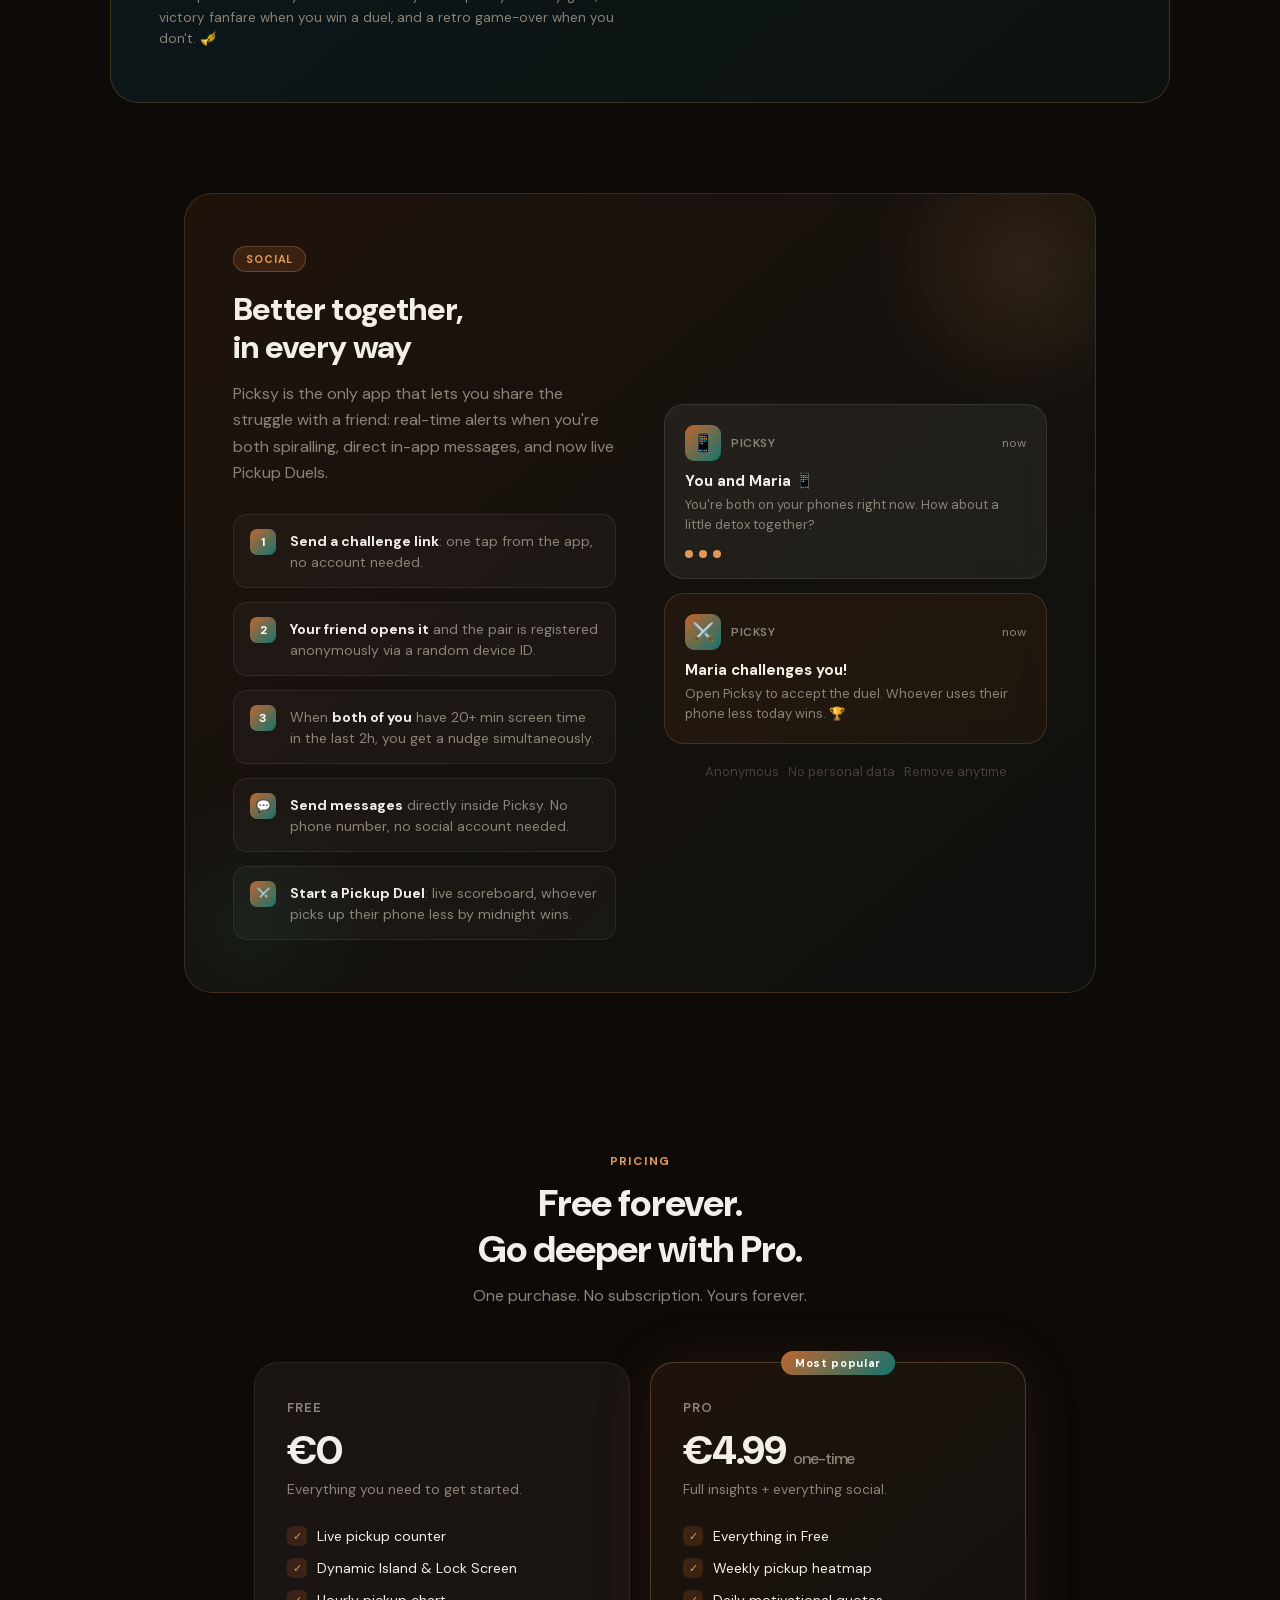
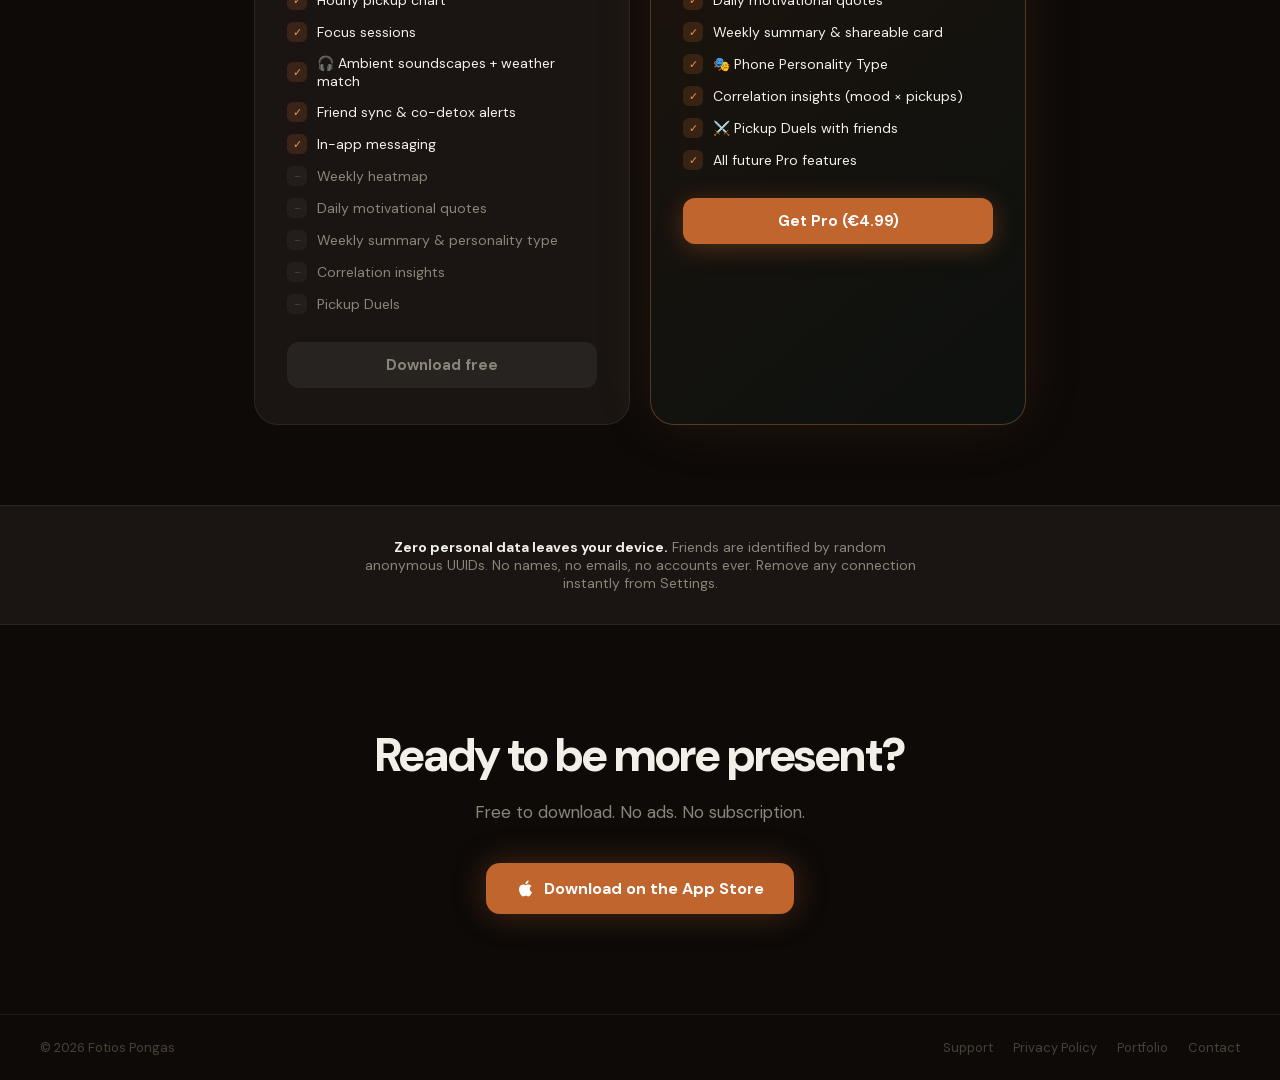
==== commit be8613c3: "feat: replace blue/violet color scheme with warm copper/teal/gold Swaps the generic blue-to-violet-t" ====
--- a/index.html
+++ b/index.html
@@ -3,8 +3,8 @@
 <head>
   <meta charset="UTF-8">
   <meta name="viewport" content="width=device-width, initial-scale=1.0">
-  <title>Picksy: Be Present — Phone Pickup Tracker</title>
-  <meta name="description" content="Picksy tracks how many times you pick up your phone, shows you the patterns, plays calming soundscapes that match the weather, and helps you — and your friends — use it less. Free for iPhone.">
+  <title>Picksy: Be Present (Phone Pickup Tracker)</title>
+  <meta name="description" content="Picksy tracks how many times you pick up your phone, shows you the patterns, plays calming soundscapes that match the weather, and helps you, and your friends, use it less. Free for iPhone.">
   <meta property="og:title" content="Picksy: Be Present">
   <meta property="og:description" content="Track phone pickups. Break the habit. Listen to the rain. Be present.">
   <link href="/fonts/fonts.css" rel="stylesheet">
@@ -13,14 +13,14 @@
     *, *::before, *::after { margin: 0; padding: 0; box-sizing: border-box; }
 
     :root {
-      --blue:        #2563eb;
-      --blue-light:  #60a5fa;
-      --violet:      #7c3aed;
-      --dark:        #080812;
-      --dark2:       #111122;
-      --dark3:       #181830;
-      --text:        #f0f0ff;
-      --muted:       #8888aa;
+      --copper:        #c1652f;
+      --copper-light:  #e0975a;
+      --teal:      #14746e;
+      --dark:        #0d0a08;
+      --dark2:       #1a1512;
+      --dark3:       #241d16;
+      --text:        #f2efe8;
+      --muted:       #8a8578;
       --border:      rgba(255,255,255,0.07);
     }
 
@@ -52,14 +52,14 @@
 
     .aurora-blob:nth-child(1) {
       width: 700px; height: 700px;
-      background: var(--blue);
+      background: var(--copper);
       top: -200px; left: -150px;
       animation-duration: 28s;
     }
 
     .aurora-blob:nth-child(2) {
       width: 500px; height: 500px;
-      background: var(--violet);
+      background: var(--teal);
       top: 10%; right: -100px;
       animation-duration: 22s;
       animation-delay: -8s;
@@ -67,7 +67,7 @@
 
     .aurora-blob:nth-child(3) {
       width: 400px; height: 400px;
-      background: #0ea5e9;
+      background: #d9a441;
       bottom: 20%; left: 30%;
       animation-duration: 35s;
       animation-delay: -15s;
@@ -92,7 +92,7 @@
       border-bottom: 1px solid var(--border);
       position: sticky;
       top: 0;
-      background: rgba(8,8,18,0.75);
+      background: rgba(13,10,8,0.75);
       backdrop-filter: blur(20px);
       -webkit-backdrop-filter: blur(20px);
       z-index: 100;
@@ -110,7 +110,7 @@
 
     .nav-logo-icon {
       width: 32px; height: 32px;
-      background: linear-gradient(135deg, var(--blue), var(--violet));
+      background: linear-gradient(135deg, var(--copper), var(--teal));
       border-radius: 8px;
       display: flex;
       align-items: center;
@@ -132,7 +132,7 @@
 
     .nav-cta {
       padding: 8px 18px;
-      background: var(--blue);
+      background: var(--copper);
       color: white;
       font-size: 14px;
       font-weight: 600;
@@ -169,19 +169,19 @@
       align-items: center;
       gap: 8px;
       padding: 7px 16px;
-      background: rgba(37,99,235,0.12);
-      border: 1px solid rgba(96,165,250,0.25);
+      background: rgba(193,101,47,0.12);
+      border: 1px solid rgba(224,151,90,0.25);
       border-radius: 100px;
       font-size: 13px;
       font-weight: 600;
-      color: var(--blue-light);
+      color: var(--copper-light);
       margin-bottom: 28px;
       letter-spacing: 0.02em;
     }
 
     .hero-badge-dot {
       width: 7px; height: 7px;
-      background: var(--blue-light);
+      background: var(--copper-light);
       border-radius: 50%;
       animation: pulse 2s ease-in-out infinite;
     }
@@ -200,7 +200,7 @@
     }
 
     .gradient-text {
-      background: linear-gradient(135deg, var(--blue-light) 0%, #a78bfa 60%, #f472b6 100%);
+      background: linear-gradient(135deg, var(--copper-light) 0%, #d68a4c 60%, #b8562e 100%);
       -webkit-background-clip: text;
       -webkit-text-fill-color: transparent;
       background-clip: text;
@@ -227,20 +227,20 @@
       align-items: center;
       gap: 9px;
       padding: 15px 30px;
-      background: var(--blue);
+      background: var(--copper);
       color: white;
       font-size: 16px;
       font-weight: 700;
       border-radius: 14px;
       text-decoration: none;
       transition: opacity 0.2s, transform 0.2s, box-shadow 0.2s;
-      box-shadow: 0 0 32px rgba(37,99,235,0.35);
+      box-shadow: 0 0 32px rgba(193,101,47,0.35);
     }
 
     .btn-primary:hover {
       opacity: 0.88;
       transform: translateY(-2px);
-      box-shadow: 0 8px 40px rgba(37,99,235,0.5);
+      box-shadow: 0 8px 40px rgba(193,101,47,0.5);
     }
 
     .btn-ghost {
@@ -324,7 +324,7 @@
       font-weight: 700;
       letter-spacing: 0.1em;
       text-transform: uppercase;
-      color: var(--blue-light);
+      color: var(--copper-light);
       margin-bottom: 12px;
       display: block;
     }
@@ -394,7 +394,7 @@
     }
 
     .card-wrapper:hover .card-front {
-      border-color: rgba(96,165,250,0.3);
+      border-color: rgba(224,151,90,0.3);
     }
 
     /* Glow that follows cursor — set via JS */
@@ -405,7 +405,7 @@
       border-radius: 20px;
       background: radial-gradient(
         circle at var(--mouse-x, 50%) var(--mouse-y, 50%),
-        rgba(96,165,250,0.1) 0%,
+        rgba(224,151,90,0.1) 0%,
         transparent 65%
       );
       opacity: 0;
@@ -417,8 +417,8 @@
 
     /* BACK */
     .card-back {
-      background: linear-gradient(135deg, rgba(37,99,235,0.15), rgba(124,58,237,0.1));
-      border: 1px solid rgba(96,165,250,0.3);
+      background: linear-gradient(135deg, rgba(193,101,47,0.15), rgba(20,116,110,0.1));
+      border: 1px solid rgba(224,151,90,0.3);
       transform: rotateY(180deg);
       display: flex;
       flex-direction: column;
@@ -440,7 +440,7 @@
     }
 
     .card-back-fact strong {
-      color: var(--blue-light);
+      color: var(--copper-light);
       display: block;
       font-size: 22px;
       font-weight: 800;
@@ -459,7 +459,7 @@
       bottom: 14px;
       right: 16px;
       font-size: 11px;
-      color: #3d3d55;
+      color: #4a4038;
       opacity: 0;
       transition: opacity 0.3s;
     }
@@ -493,8 +493,8 @@
     }
 
     .friend-card {
-      background: linear-gradient(140deg, rgba(37,99,235,0.1) 0%, rgba(124,58,237,0.06) 100%);
-      border: 1px solid rgba(96,165,250,0.2);
+      background: linear-gradient(140deg, rgba(193,101,47,0.1) 0%, rgba(20,116,110,0.06) 100%);
+      border: 1px solid rgba(224,151,90,0.2);
       border-radius: 28px;
       padding: 52px 48px;
       display: grid;
@@ -514,7 +514,7 @@
       position: absolute;
       top: -80px; right: -80px;
       width: 300px; height: 300px;
-      background: radial-gradient(circle, rgba(96,165,250,0.12), transparent 70%);
+      background: radial-gradient(circle, rgba(224,151,90,0.12), transparent 70%);
       pointer-events: none;
     }
 
@@ -523,19 +523,19 @@
       position: absolute;
       bottom: -60px; left: -60px;
       width: 250px; height: 250px;
-      background: radial-gradient(circle, rgba(124,58,237,0.1), transparent 70%);
+      background: radial-gradient(circle, rgba(20,116,110,0.1), transparent 70%);
       pointer-events: none;
     }
 
     .new-badge {
       display: inline-block;
       padding: 5px 12px;
-      background: rgba(37,99,235,0.18);
-      border: 1px solid rgba(96,165,250,0.3);
+      background: rgba(193,101,47,0.18);
+      border: 1px solid rgba(224,151,90,0.3);
       border-radius: 100px;
       font-size: 11px;
       font-weight: 700;
-      color: var(--blue-light);
+      color: var(--copper-light);
       letter-spacing: 0.08em;
       text-transform: uppercase;
       margin-bottom: 18px;
@@ -577,12 +577,12 @@
 
     .flow-step:hover {
       background: rgba(255,255,255,0.05);
-      border-color: rgba(96,165,250,0.2);
+      border-color: rgba(224,151,90,0.2);
     }
 
     .step-num {
       width: 26px; height: 26px;
-      background: linear-gradient(135deg, var(--blue), var(--violet));
+      background: linear-gradient(135deg, var(--copper), var(--teal));
       border-radius: 7px;
       display: flex;
       align-items: center;
@@ -622,7 +622,7 @@
 
     .notif-icon {
       width: 36px; height: 36px;
-      background: linear-gradient(135deg, var(--blue), var(--violet));
+      background: linear-gradient(135deg, var(--copper), var(--teal));
       border-radius: 9px;
       display: flex;
       align-items: center;
@@ -666,7 +666,7 @@
     .pulse-dot {
       width: 8px; height: 8px;
       border-radius: 50%;
-      background: var(--blue-light);
+      background: var(--copper-light);
       animation: pulse-wave 1.4s ease-in-out infinite;
     }
 
@@ -705,16 +705,16 @@
     }
 
     .pricing-card.pro {
-      background: linear-gradient(140deg, rgba(37,99,235,0.1), rgba(124,58,237,0.07));
-      border-color: rgba(96,165,250,0.3);
-      box-shadow: 0 0 60px rgba(37,99,235,0.12);
+      background: linear-gradient(140deg, rgba(193,101,47,0.1), rgba(20,116,110,0.07));
+      border-color: rgba(224,151,90,0.3);
+      box-shadow: 0 0 60px rgba(193,101,47,0.12);
     }
 
     .pricing-badge {
       position: absolute;
       top: -12px; left: 50%; transform: translateX(-50%);
       padding: 5px 14px;
-      background: linear-gradient(135deg, var(--blue), var(--violet));
+      background: linear-gradient(135deg, var(--copper), var(--teal));
       border-radius: 100px;
       font-size: 11px;
       font-weight: 700;
@@ -779,8 +779,8 @@
       flex-shrink: 0;
     }
 
-    .check.yes { background: rgba(37,99,235,0.2); color: var(--blue-light); }
-    .check.no  { background: rgba(255,255,255,0.04); color: #3d3d55; }
+    .check.yes { background: rgba(193,101,47,0.2); color: var(--copper-light); }
+    .check.no  { background: rgba(255,255,255,0.04); color: #4a4038; }
 
     .plan-btn {
       display: block;
@@ -795,9 +795,9 @@
     }
 
     .plan-btn.primary {
-      background: var(--blue);
+      background: var(--copper);
       color: white;
-      box-shadow: 0 4px 24px rgba(37,99,235,0.35);
+      box-shadow: 0 4px 24px rgba(193,101,47,0.35);
     }
 
     .plan-btn.primary:hover { opacity: 0.88; transform: translateY(-1px); }
@@ -859,7 +859,7 @@
 
     footer p, footer a {
       font-size: 13px;
-      color: #3d3d55;
+      color: #4a4038;
       text-decoration: none;
       transition: color 0.2s;
     }
@@ -938,8 +938,8 @@
     .sound-section { padding: 50px 40px 90px; max-width: 1140px; margin: 0 auto; }
 
     .sound-card {
-      background: linear-gradient(140deg, rgba(14,165,233,0.10) 0%, rgba(124,58,237,0.07) 100%);
-      border: 1px solid rgba(56,189,248,0.22);
+      background: linear-gradient(140deg, rgba(14,165,233,0.10) 0%, rgba(20,116,110,0.07) 100%);
+      border: 1px solid rgba(217,164,65,0.22);
       border-radius: 28px;
       padding: 52px 48px;
       display: grid;
@@ -967,8 +967,8 @@
 
     /* Player mockup with live equalizer + falling rain */
     .player-mock {
-      background: rgba(8,8,18,0.55);
-      border: 1px solid rgba(96,165,250,0.25);
+      background: rgba(13,10,8,0.55);
+      border: 1px solid rgba(224,151,90,0.25);
       border-radius: 22px;
       padding: 26px 24px;
       position: relative;
@@ -978,7 +978,7 @@
     .player-row { display: flex; align-items: center; gap: 14px; position: relative; z-index: 2; }
     .player-art {
       width: 52px; height: 52px; border-radius: 14px;
-      background: linear-gradient(135deg, #0ea5e9, #7c3aed);
+      background: linear-gradient(135deg, #d9a441, #14746e);
       display: flex; align-items: center; justify-content: center;
       font-size: 24px;
       flex-shrink: 0;
@@ -989,7 +989,7 @@
     .eq { display: flex; align-items: flex-end; gap: 3px; height: 26px; margin-left: auto; }
     .eq span {
       width: 4px; border-radius: 2px;
-      background: linear-gradient(180deg, #60a5fa, #38bdf8);
+      background: linear-gradient(180deg, #e0975a, #e8b478);
       animation: eq-bounce 1.1s ease-in-out infinite;
     }
     .eq span:nth-child(1) { height: 40%; animation-delay: 0s;    }
@@ -1007,7 +1007,7 @@
       position: absolute;
       top: -20px;
       width: 1.5px; height: 14px;
-      background: linear-gradient(180deg, rgba(96,165,250,0) 0%, rgba(96,165,250,0.5) 100%);
+      background: linear-gradient(180deg, rgba(224,151,90,0) 0%, rgba(224,151,90,0.5) 100%);
       animation: rain-fall 1.4s linear infinite;
     }
     .rain-layer i:nth-child(1) { left: 8%;  animation-delay: 0s;    }
@@ -1028,15 +1028,15 @@
       margin-top: 18px;
       padding: 13px 16px;
       border-radius: 14px;
-      background: rgba(56,189,248,0.08);
-      border: 1px solid rgba(56,189,248,0.18);
+      background: rgba(217,164,65,0.08);
+      border: 1px solid rgba(217,164,65,0.18);
       font-size: 13.5px;
       position: relative; z-index: 2;
     }
     .weather-match-row .toggle {
       margin-left: auto;
       width: 40px; height: 24px; border-radius: 100px;
-      background: linear-gradient(135deg, #0ea5e9, #7c3aed);
+      background: linear-gradient(135deg, #d9a441, #14746e);
       position: relative; flex-shrink: 0;
     }
     .weather-match-row .toggle::after {
@@ -1066,8 +1066,8 @@
       top: 0; left: 0; right: 0;
       height: 100%;
       border-radius: 2px;
-      background: linear-gradient(180deg, var(--blue-light), var(--violet));
-      box-shadow: 0 0 12px rgba(96,165,250,0.55);
+      background: linear-gradient(180deg, var(--copper-light), var(--teal));
+      box-shadow: 0 0 12px rgba(224,151,90,0.55);
       transform-origin: top;
       transform: scaleY(0);
     }
@@ -1078,9 +1078,9 @@
       top: 0;
       width: 9px; height: 9px;
       border-radius: 50%;
-      background: radial-gradient(circle, #fff 0%, var(--blue-light) 45%, rgba(96,165,250,0) 75%);
+      background: radial-gradient(circle, #fff 0%, var(--copper-light) 45%, rgba(224,151,90,0) 75%);
       transform: translate(-50%, -50%);
-      filter: drop-shadow(0 0 8px rgba(96,165,250,0.95));
+      filter: drop-shadow(0 0 8px rgba(224,151,90,0.95));
       animation: comet-pulse 2.2s ease-in-out infinite;
     }
     @keyframes comet-pulse {
@@ -1102,8 +1102,8 @@
     }
     .spine-dot:hover { scale: 1.8; }
     .spine-dot.lit {
-      background: var(--blue-light);
-      box-shadow: 0 0 8px rgba(96,165,250,0.8);
+      background: var(--copper-light);
+      box-shadow: 0 0 8px rgba(224,151,90,0.8);
     }
     .spine-dot::after {
       content: attr(data-label);
@@ -1183,7 +1183,7 @@
         <a class="btn-ghost" href="#features">See features ↓</a>
       </div>
       <p class="hero-pricing reveal" style="transition-delay:0.4s">
-        Free to download · Unlock heatmap, personality type &amp; duels with <strong>Pro — €4.99</strong> one-time
+        Free to download · Unlock heatmap, personality type &amp; duels with <strong>Pro (€4.99)</strong> one-time
       </p>
     </section>
 
@@ -1192,12 +1192,12 @@
       <div class="gb-edge gb-left"  id="gbLeft"></div>
       <div class="gb-edge gb-right" id="gbRight"></div>
       <div class="screenshots" id="screenshots">
-        <img src="/picksy-new-1.jpg" alt="Picksy — Use your phone less. For real." draggable="false" loading="lazy">
-        <img src="/picksy-new-2.jpg" alt="Picksy — Apps lock when you hit your limit." draggable="false" loading="lazy">
-        <img src="/picksy-new-3.jpg" alt="Picksy — Beat your friends at being present." draggable="false" loading="lazy">
-        <img src="/picksy-new-4.jpg" alt="Picksy — Watch your screen time drop." draggable="false" loading="lazy">
-        <img src="/picksy-new-5.jpg" alt="Picksy — Set their time. Your passcode does the rest." draggable="false" loading="lazy">
-        <img src="/picksy-new-6.jpg" alt="Picksy — Real numbers. No fluff." draggable="false" loading="lazy">
+        <img src="/picksy-new-1.jpg" alt="Picksy: Use your phone less. For real." draggable="false" loading="lazy">
+        <img src="/picksy-new-2.jpg" alt="Picksy: Apps lock when you hit your limit." draggable="false" loading="lazy">
+        <img src="/picksy-new-3.jpg" alt="Picksy: Beat your friends at being present." draggable="false" loading="lazy">
+        <img src="/picksy-new-4.jpg" alt="Picksy: Watch your screen time drop." draggable="false" loading="lazy">
+        <img src="/picksy-new-5.jpg" alt="Picksy: Set their time. Your passcode does the rest." draggable="false" loading="lazy">
+        <img src="/picksy-new-6.jpg" alt="Picksy: Real numbers. No fluff." draggable="false" loading="lazy">
       </div>
     </div>
 
@@ -1207,7 +1207,7 @@
         <span class="section-label">What it does</span>
         <h2 class="section-title">Everything you need<br>to break the habit</h2>
       </div>
-      <p style="text-align:center; font-size:13px; color:#3d3d55; margin-top:-36px; margin-bottom:40px;">Tap a card to learn more</p>
+      <p style="text-align:center; font-size:13px; color:#4a4038; margin-top:-36px; margin-bottom:40px;">Tap a card to learn more</p>
       <div class="grid">
 
         <div class="card-wrapper scroll-reveal delay-1">
@@ -1215,12 +1215,12 @@
             <div class="card-front">
               <span class="feature-icon">🔢</span>
               <div class="feature-title">Counts every pickup</div>
-              <p class="feature-desc">Detects each unlock — no manual logging, no battery drain. Just an accurate count running silently in the background.</p>
+              <p class="feature-desc">Detects each unlock. No manual logging, no battery drain. Just an accurate count running silently in the background.</p>
               <span class="card-hint">tap to flip →</span>
             </div>
             <div class="card-back">
               <span class="card-back-icon">📱</span>
-              <div class="card-back-fact"><strong>96×</strong>The average person picks up their phone 96 times a day — once every 10 minutes.</div>
+              <div class="card-back-fact"><strong>96×</strong>The average person picks up their phone 96 times a day, once every 10 minutes.</div>
               <span class="card-back-tap">tap to flip back</span>
             </div>
           </div>
@@ -1231,12 +1231,12 @@
             <div class="card-front">
               <span class="feature-icon">🏝️</span>
               <div class="feature-title">Dynamic Island & Lock Screen</div>
-              <p class="feature-desc">Your pickups, live in the Dynamic Island and Lock Screen — even when the app is in the background.</p>
+              <p class="feature-desc">Your pickups, live in the Dynamic Island and Lock Screen, even when the app is in the background.</p>
               <span class="card-hint">tap to flip →</span>
             </div>
             <div class="card-back">
               <span class="card-back-icon">👁️</span>
-              <div class="card-back-fact"><strong>Always visible</strong>Picksy shows live data in the Dynamic Island while running silently in the background — one of the very few apps that does this.</div>
+              <div class="card-back-fact"><strong>Always visible</strong>Picksy shows live data in the Dynamic Island while running silently in the background, one of the very few apps that does this.</div>
               <span class="card-back-tap">tap to flip back</span>
             </div>
           </div>
@@ -1279,7 +1279,7 @@
             <div class="card-front">
               <span class="feature-icon">🌤</span>
               <div class="feature-title">Weather-aware</div>
-              <p class="feature-desc">The background shifts with real-time weather outside — a subtle reminder that the world exists beyond the screen.</p>
+              <p class="feature-desc">The background shifts with real-time weather outside, a subtle reminder that the world exists beyond the screen.</p>
               <span class="card-hint">tap to flip →</span>
             </div>
             <div class="card-back">
@@ -1316,7 +1316,7 @@
             </div>
             <div class="card-back">
               <span class="card-back-icon">🏆</span>
-              <div class="card-back-fact"><strong>Duels</strong>Send a duel invite to any connected friend. The live score updates in real time — and the winner gets bragging rights.</div>
+              <div class="card-back-fact"><strong>Duels</strong>Send a duel invite to any connected friend. The live score updates in real time, and the winner gets bragging rights.</div>
               <span class="card-back-tap">tap to flip back</span>
             </div>
           </div>
@@ -1332,7 +1332,7 @@
             </div>
             <div class="card-back">
               <span class="card-back-icon">🧠</span>
-              <div class="card-back-fact"><strong>6 personality types</strong>Detected from your hourly screen time and pickup patterns — no surveys, no guessing. Just your real data.</div>
+              <div class="card-back-fact"><strong>6 personality types</strong>Detected from your hourly screen time and pickup patterns. No surveys, no guessing. Just your real data.</div>
               <span class="card-back-tap">tap to flip back</span>
             </div>
           </div>
@@ -1343,12 +1343,12 @@
             <div class="card-front">
               <span class="feature-icon">🎧</span>
               <div class="feature-title">Ambient soundscapes</div>
-              <p class="feature-desc">Rain, ocean, birdsong or soft noise — playing on with the screen locked, with full lock-screen controls.</p>
+              <p class="feature-desc">Rain, ocean, birdsong or soft noise, playing on with the screen locked, with full lock-screen controls.</p>
               <span class="card-hint">tap to flip →</span>
             </div>
             <div class="card-back">
               <span class="card-back-icon">🎛️</span>
-              <div class="card-back-fact"><strong>0 MB</strong>Every soundscape is synthesized live on your iPhone — no recordings, no downloads, no loops that repeat.</div>
+              <div class="card-back-fact"><strong>0 MB</strong>Every soundscape is synthesized live on your iPhone. No recordings, no downloads, no loops that repeat.</div>
               <span class="card-back-tap">tap to flip back</span>
             </div>
           </div>
@@ -1359,12 +1359,12 @@
             <div class="card-front">
               <span class="feature-icon">✨</span>
               <div class="feature-title">A scene that lives</div>
-              <p class="feature-desc">A breathing sky, birds gliding by day, fireflies and shooting stars at night — your home screen mirrors the real world.</p>
+              <p class="feature-desc">A breathing sky, birds gliding by day, fireflies and shooting stars at night. Your home screen mirrors the real world.</p>
               <span class="card-hint">tap to flip →</span>
             </div>
             <div class="card-back">
               <span class="card-back-icon">🌌</span>
-              <div class="card-back-fact"><strong>Real weather, real time</strong>The landscape follows actual conditions and daylight at your location — sunrise, storms, snow, starry nights.</div>
+              <div class="card-back-fact"><strong>Real weather, real time</strong>The landscape follows actual conditions and daylight at your location: sunrise, storms, snow, starry nights.</div>
               <span class="card-back-tap">tap to flip back</span>
             </div>
           </div>
@@ -1382,7 +1382,7 @@
             Soundscapes that<br>match the world outside
           </h2>
           <p class="lead" style="color:var(--muted); font-size:16px; line-height:1.65;">
-            Rain, ocean waves, birdsong, soft noise — generated live on your iPhone, playing on even when the screen is locked. Flip on <strong>Match the weather</strong> and Picksy listens to the sky: raining outside? You hear rain. Sunny? Birds. Hot summer day? Waves.
+            Rain, ocean waves, birdsong, soft noise, generated live on your iPhone, playing on even when the screen is locked. Flip on <strong>Match the weather</strong> and Picksy listens to the sky: raining outside? You hear rain. Sunny? Birds. Hot summer day? Waves.
           </p>
           <div class="sound-chips">
             <span class="sound-chip">🌧 Rain</span>
@@ -1391,7 +1391,7 @@
             <span class="sound-chip">🎚 Soft &amp; white noise</span>
           </div>
           <p style="font-size:13.5px; color:var(--muted); line-height:1.6;">
-            Plus opt-in fun: a tiny trombone when you sail past your daily goal, a victory fanfare when you win a duel — and a retro game-over when you don't. 🎺
+            Plus opt-in fun: a tiny trombone when you sail past your daily goal, a victory fanfare when you win a duel, and a retro game-over when you don't. 🎺
           </p>
         </div>
 
@@ -1412,11 +1412,11 @@
           </div>
           <div class="weather-match-row">
             <span>🌤</span>
-            <span><strong>Match the weather</strong> — soundscape follows real conditions</span>
+            <span><strong>Match the weather</strong>: soundscape follows real conditions</span>
             <span class="toggle" aria-hidden="true"></span>
           </div>
-          <p style="font-size:12px; color:#3d3d55; margin-top:14px; position:relative; z-index:2;">
-            Keeps playing with the screen locked · Lock-screen controls · 0 MB — synthesized live
+          <p style="font-size:12px; color:#4a4038; margin-top:14px; position:relative; z-index:2;">
+            Keeps playing with the screen locked · Lock-screen controls · 0 MB, synthesized live
           </p>
         </div>
       </div>
@@ -1427,14 +1427,14 @@
       <div class="friend-card scroll-reveal">
         <div>
           <span class="new-badge">Social</span>
-          <h2>Better together —<br>in every way</h2>
+          <h2>Better together,<br>in every way</h2>
           <p class="lead">
             Picksy is the only app that lets you share the struggle with a friend: real-time alerts when you're both spiralling, direct in-app messages, and now live Pickup Duels.
           </p>
           <div class="flow-steps">
             <div class="flow-step">
               <div class="step-num">1</div>
-              <div class="step-text"><strong>Send a challenge link</strong> — one tap from the app, no account needed.</div>
+              <div class="step-text"><strong>Send a challenge link</strong>: one tap from the app, no account needed.</div>
             </div>
             <div class="flow-step">
               <div class="step-num">2</div>
@@ -1442,15 +1442,15 @@
             </div>
             <div class="flow-step">
               <div class="step-num">3</div>
-              <div class="step-text">When <strong>both of you</strong> have 20+ min screen time in the last 2h — you get a nudge simultaneously.</div>
+              <div class="step-text">When <strong>both of you</strong> have 20+ min screen time in the last 2h, you get a nudge simultaneously.</div>
             </div>
             <div class="flow-step">
               <div class="step-num">💬</div>
-              <div class="step-text"><strong>Send messages</strong> directly inside Picksy — no phone number, no social account needed.</div>
+              <div class="step-text"><strong>Send messages</strong> directly inside Picksy. No phone number, no social account needed.</div>
             </div>
             <div class="flow-step">
               <div class="step-num">⚔️</div>
-              <div class="step-text"><strong>Start a Pickup Duel</strong> — live scoreboard, whoever picks up their phone less by midnight wins.</div>
+              <div class="step-text"><strong>Start a Pickup Duel</strong>: live scoreboard, whoever picks up their phone less by midnight wins.</div>
             </div>
           </div>
         </div>
@@ -1474,7 +1474,7 @@
             </div>
           </div>
 
-          <div class="notif-mock scroll-reveal delay-3" style="background:rgba(37,99,235,0.08); border-color:rgba(96,165,250,0.2);">
+          <div class="notif-mock scroll-reveal delay-3" style="background:rgba(193,101,47,0.08); border-color:rgba(224,151,90,0.2);">
             <div class="notif-header">
               <div class="notif-icon">⚔️</div>
               <div>
@@ -1483,10 +1483,10 @@
               <div class="notif-time">now</div>
             </div>
             <div class="notif-title">Maria challenges you!</div>
-            <div class="notif-body">Open Picksy to accept the duel — whoever uses their phone less today wins. 🏆</div>
+            <div class="notif-body">Open Picksy to accept the duel. Whoever uses their phone less today wins. 🏆</div>
           </div>
 
-          <p style="font-size:13px; color:#3d3d55; text-align:center; margin-top:4px; line-height:1.5;">
+          <p style="font-size:13px; color:#4a4038; text-align:center; margin-top:4px; line-height:1.5;">
             Anonymous · No personal data · Remove anytime
           </p>
         </div>
@@ -1540,7 +1540,7 @@
             <li class="included"><span class="check yes">✓</span>⚔️ Pickup Duels with friends</li>
             <li class="included"><span class="check yes">✓</span>All future Pro features</li>
           </ul>
-          <a class="plan-btn primary" href="https://apps.apple.com/de/app/picksy-be-present/id6761116771">Get Pro — €4.99</a>
+          <a class="plan-btn primary" href="https://apps.apple.com/de/app/picksy-be-present/id6761116771">Get Pro (€4.99)</a>
         </div>
 
       </div>
@@ -1550,7 +1550,7 @@
     <!-- PRIVACY -->
     <div class="privacy-strip scroll-reveal">
       <p>
-        <strong>Zero personal data leaves your device.</strong> Friends are identified by random anonymous UUIDs — no names, no emails, no accounts ever. Remove any connection instantly from Settings.
+        <strong>Zero personal data leaves your device.</strong> Friends are identified by random anonymous UUIDs. No names, no emails, no accounts ever. Remove any connection instantly from Settings.
       </p>
     </div>
 
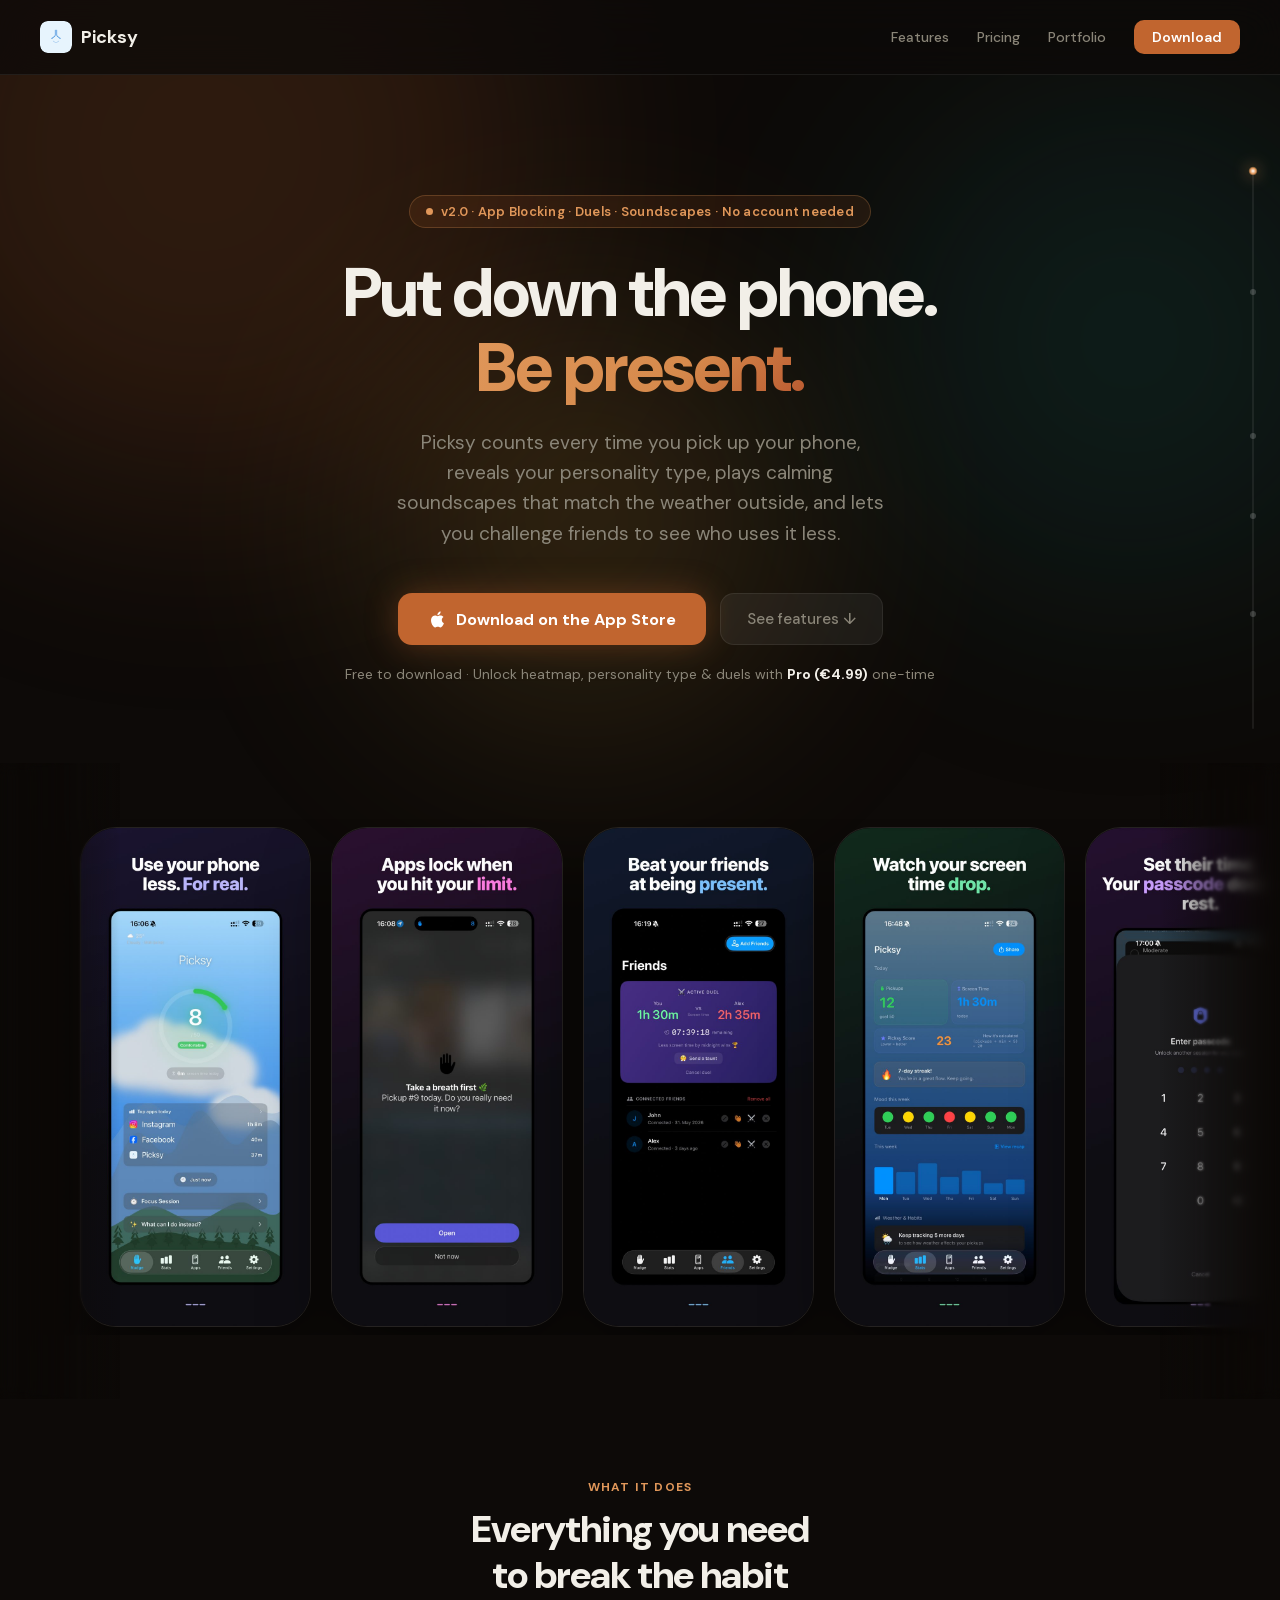
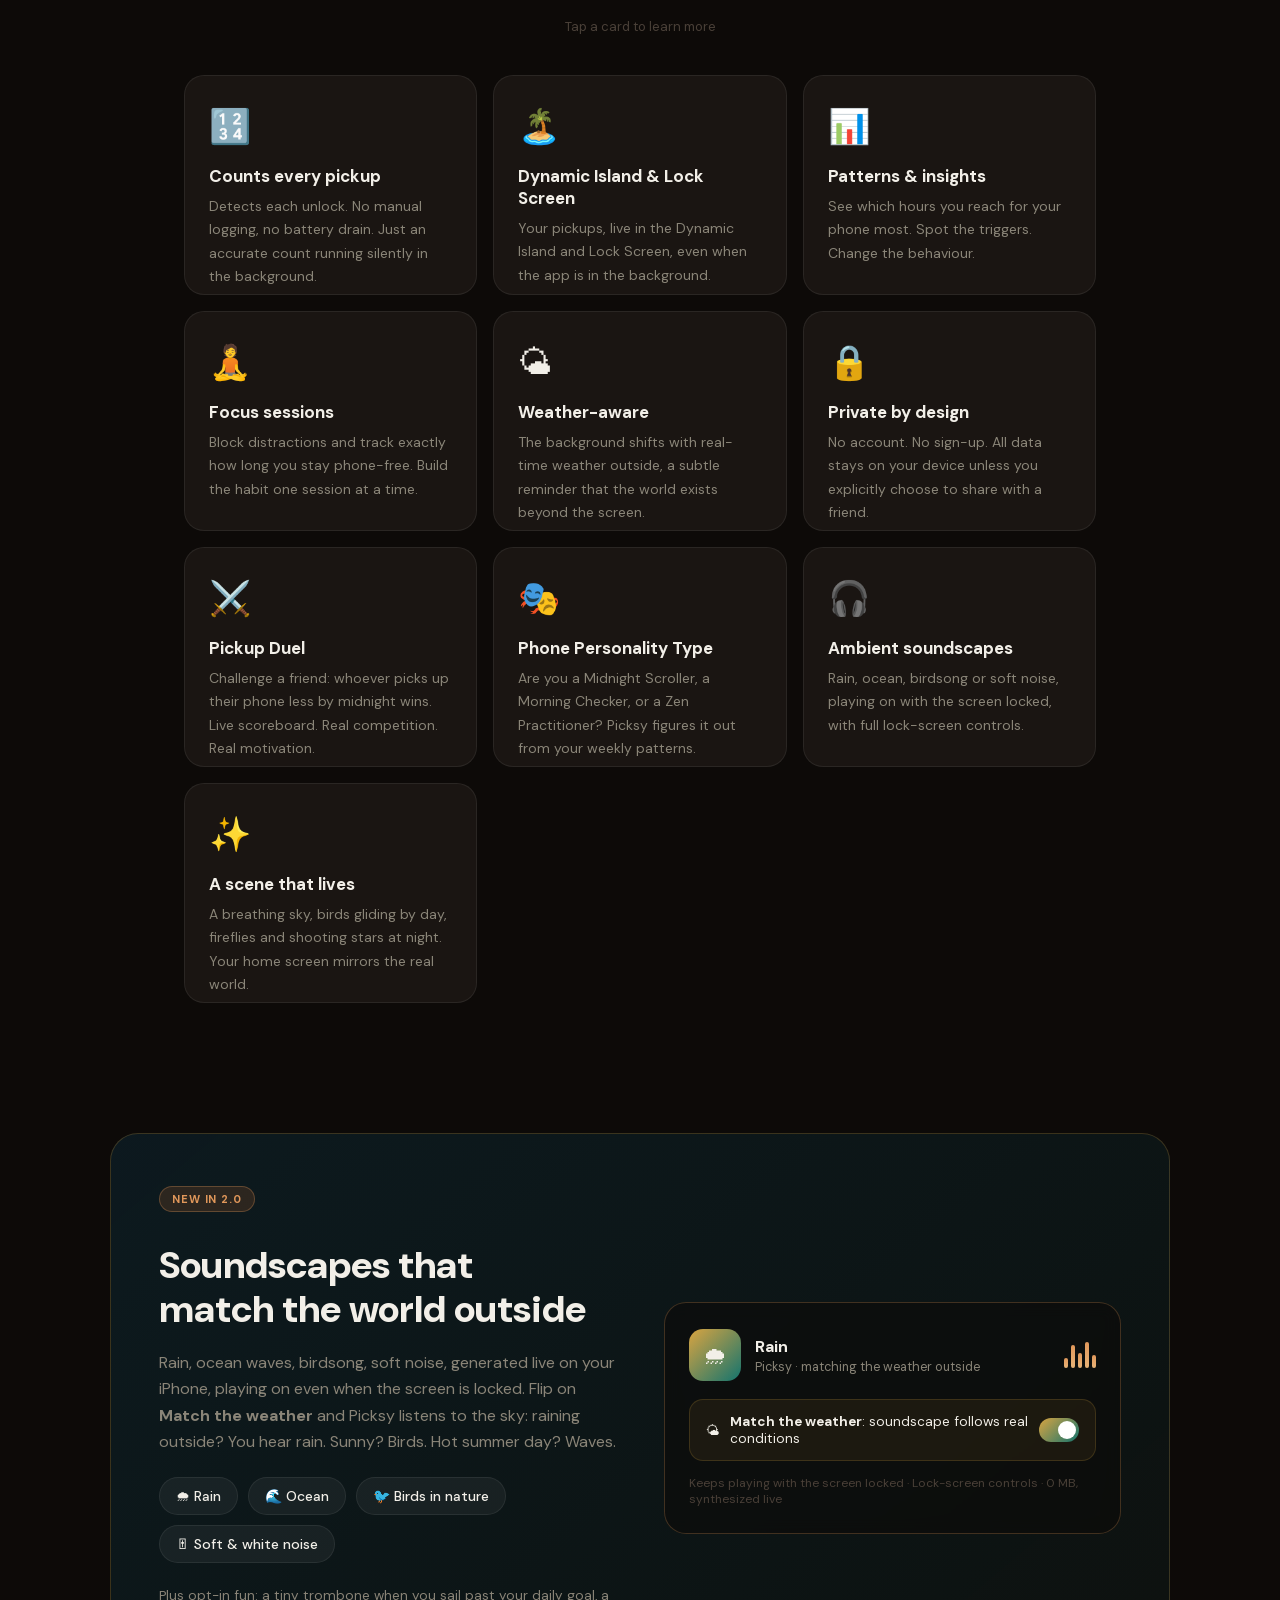
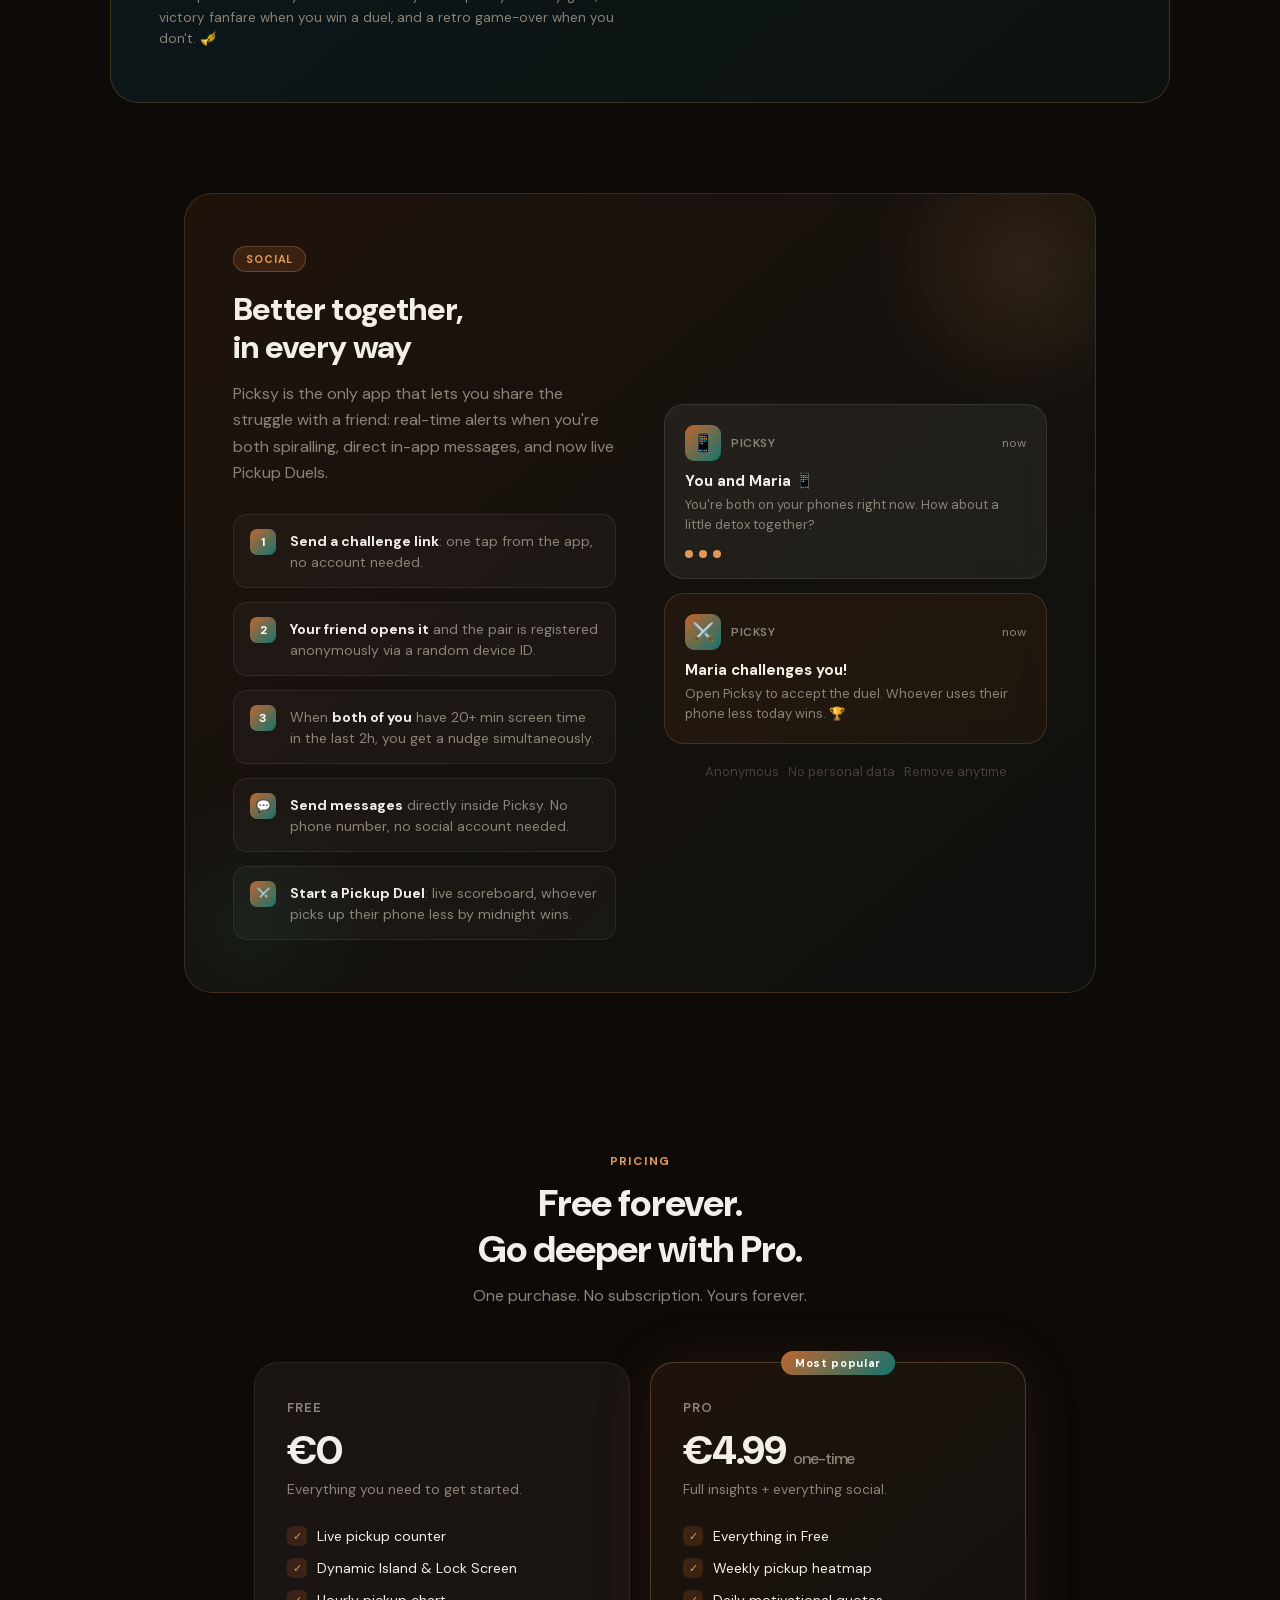
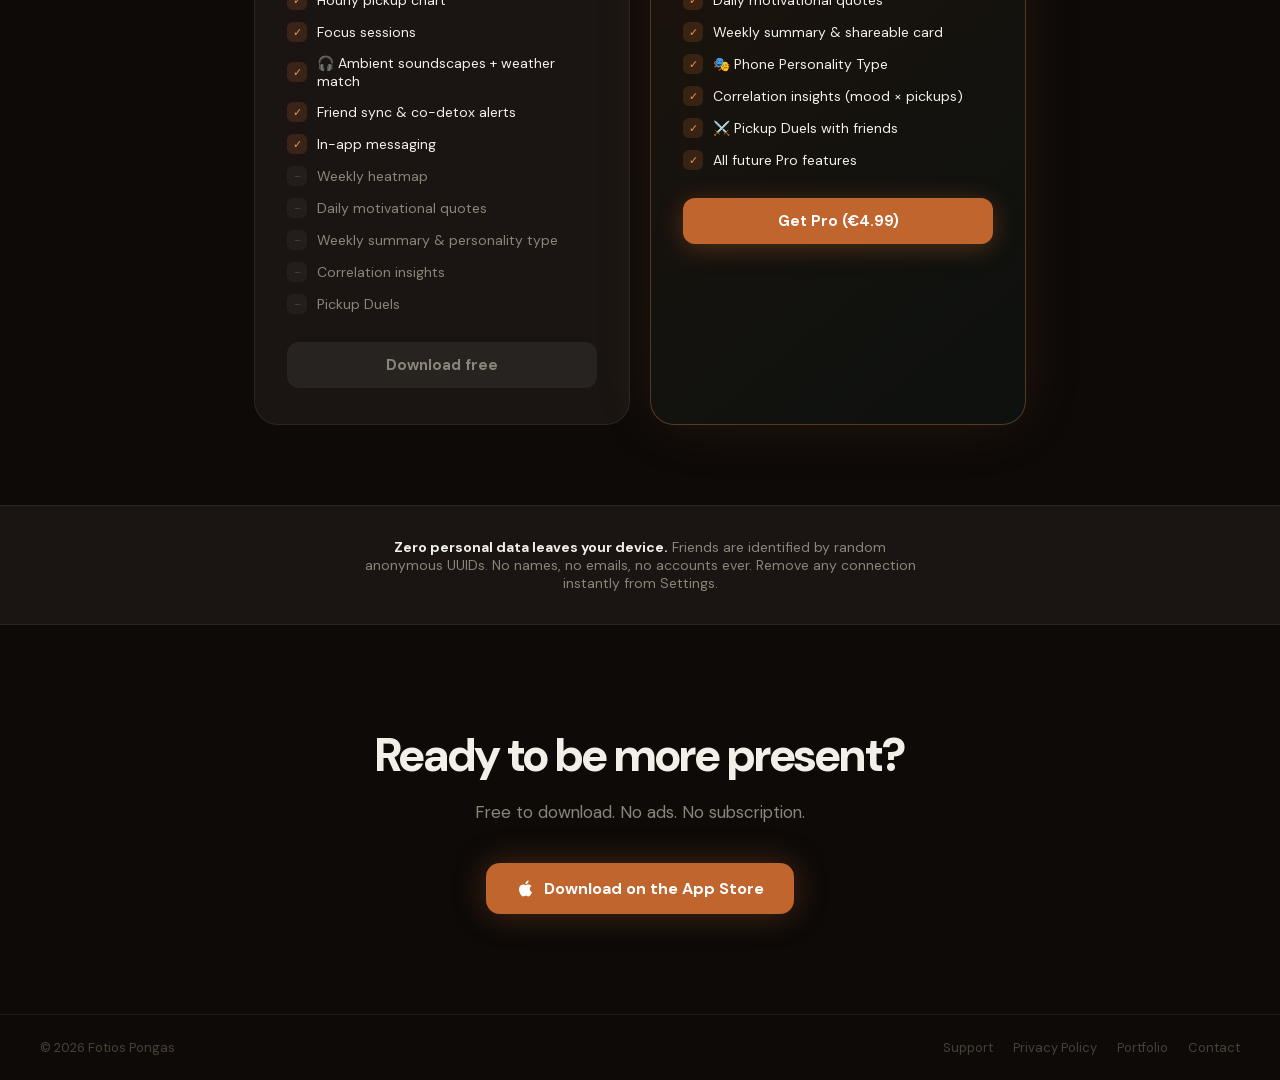
==== commit ae5e48b9: "fix: use the real app icon instead of a phone emoji The nav logo across all three pages was a 📱 emoj" ====
--- a/index.html
+++ b/index.html
@@ -7,6 +7,7 @@
   <meta name="description" content="Picksy tracks how many times you pick up your phone, shows you the patterns, plays calming soundscapes that match the weather, and helps you, and your friends, use it less. Free for iPhone.">
   <meta property="og:title" content="Picksy: Be Present">
   <meta property="og:description" content="Track phone pickups. Break the habit. Listen to the rain. Be present.">
+  <link rel="icon" href="/picksy-icon.png">
   <link href="/fonts/fonts.css" rel="stylesheet">
 
   <style>
@@ -110,12 +111,9 @@
 
     .nav-logo-icon {
       width: 32px; height: 32px;
-      background: linear-gradient(135deg, var(--copper), var(--teal));
       border-radius: 8px;
-      display: flex;
-      align-items: center;
-      justify-content: center;
-      font-size: 16px;
+      object-fit: cover;
+      flex-shrink: 0;
     }
 
     .nav-links { display: flex; align-items: center; gap: 28px; }
@@ -1151,7 +1149,7 @@
     <!-- NAV -->
     <nav>
       <a class="nav-logo" href="/">
-        <div class="nav-logo-icon">📱</div>
+        <img class="nav-logo-icon" src="/picksy-icon.png" alt="Picksy app icon">
         Picksy
       </a>
       <div class="nav-links">
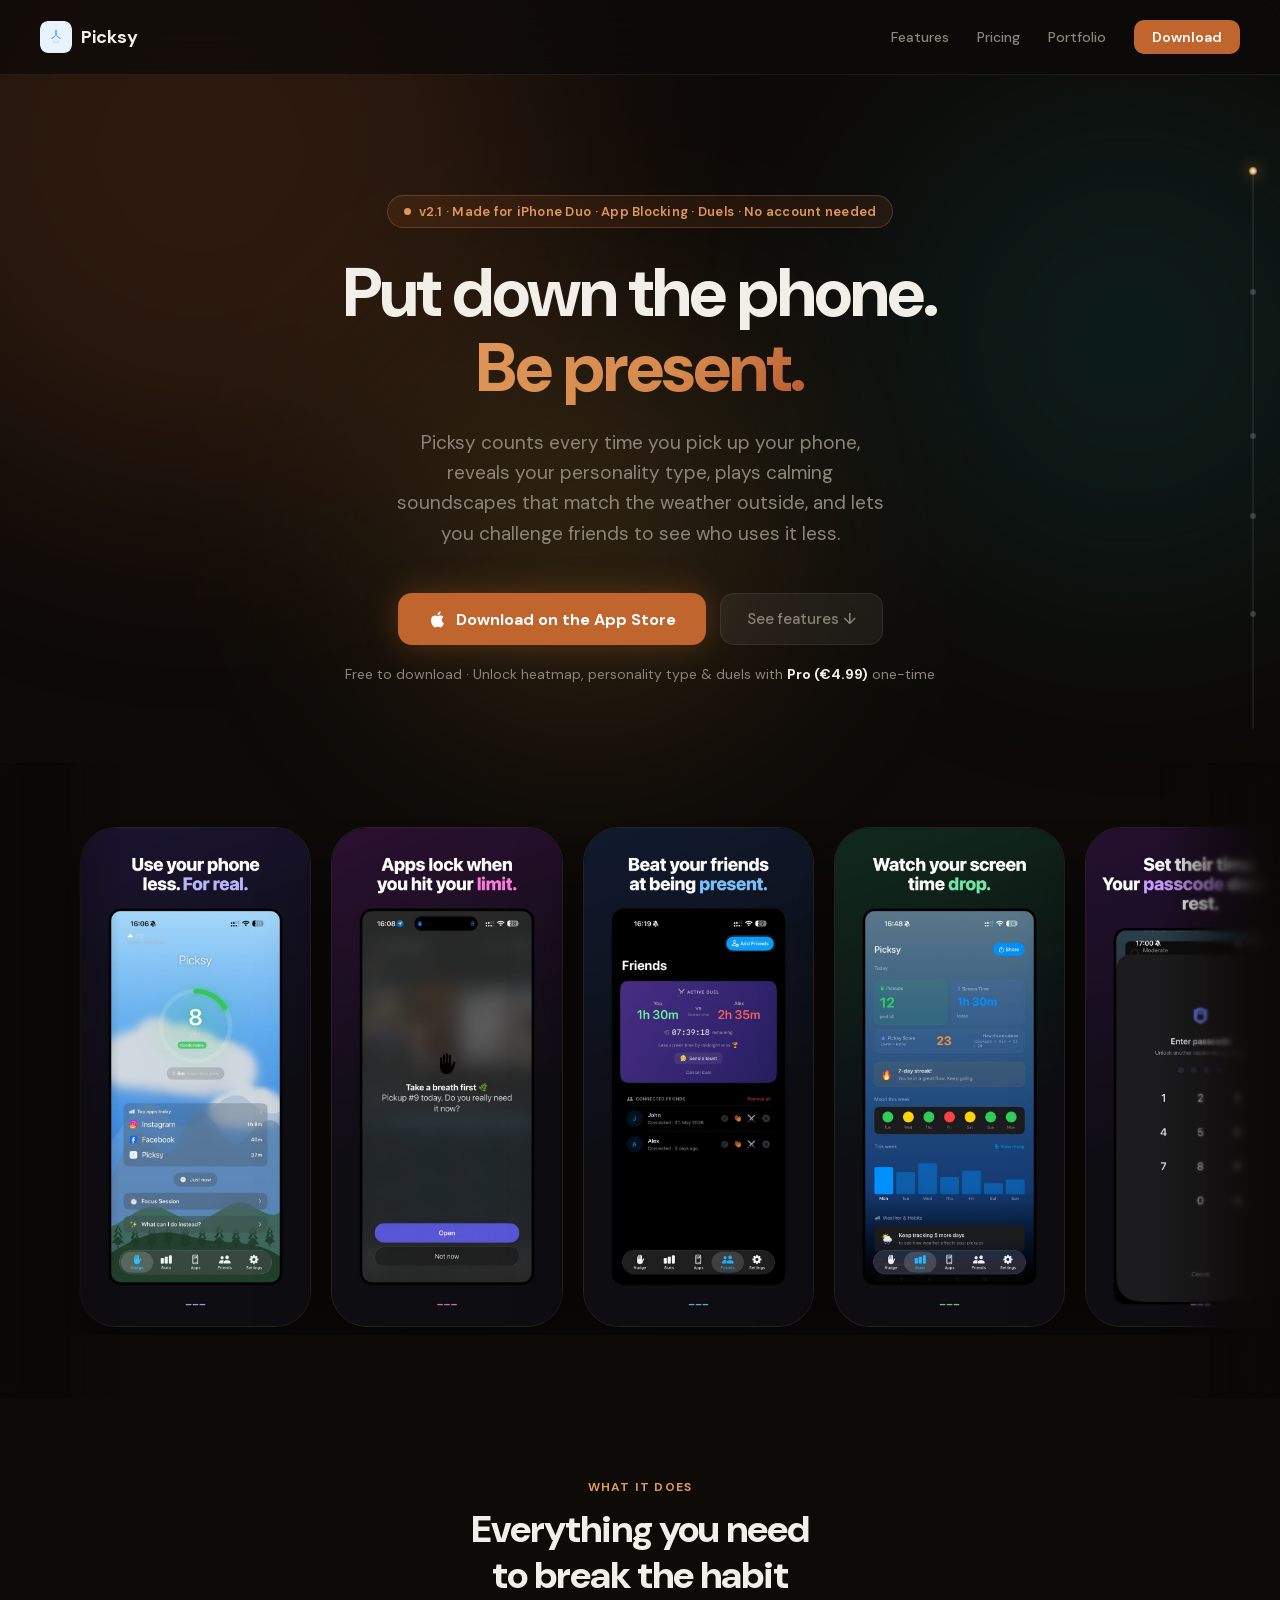
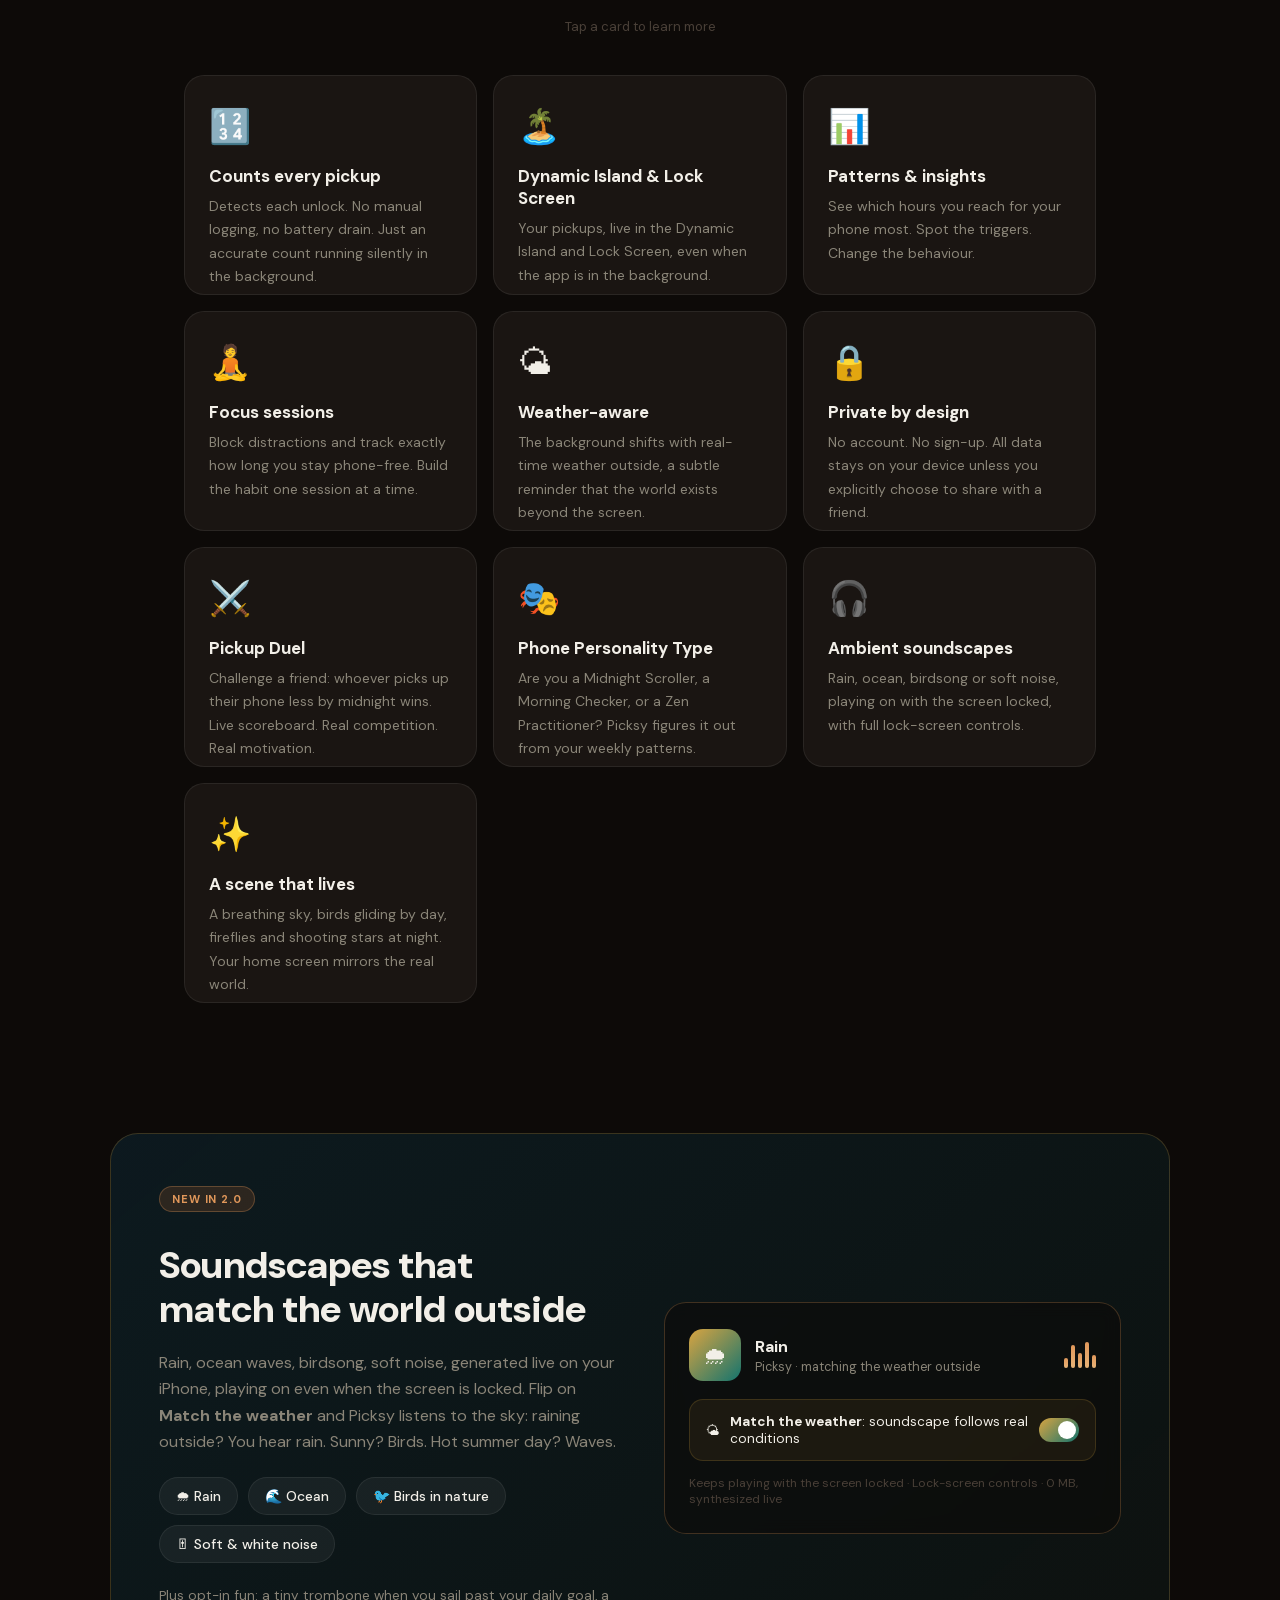
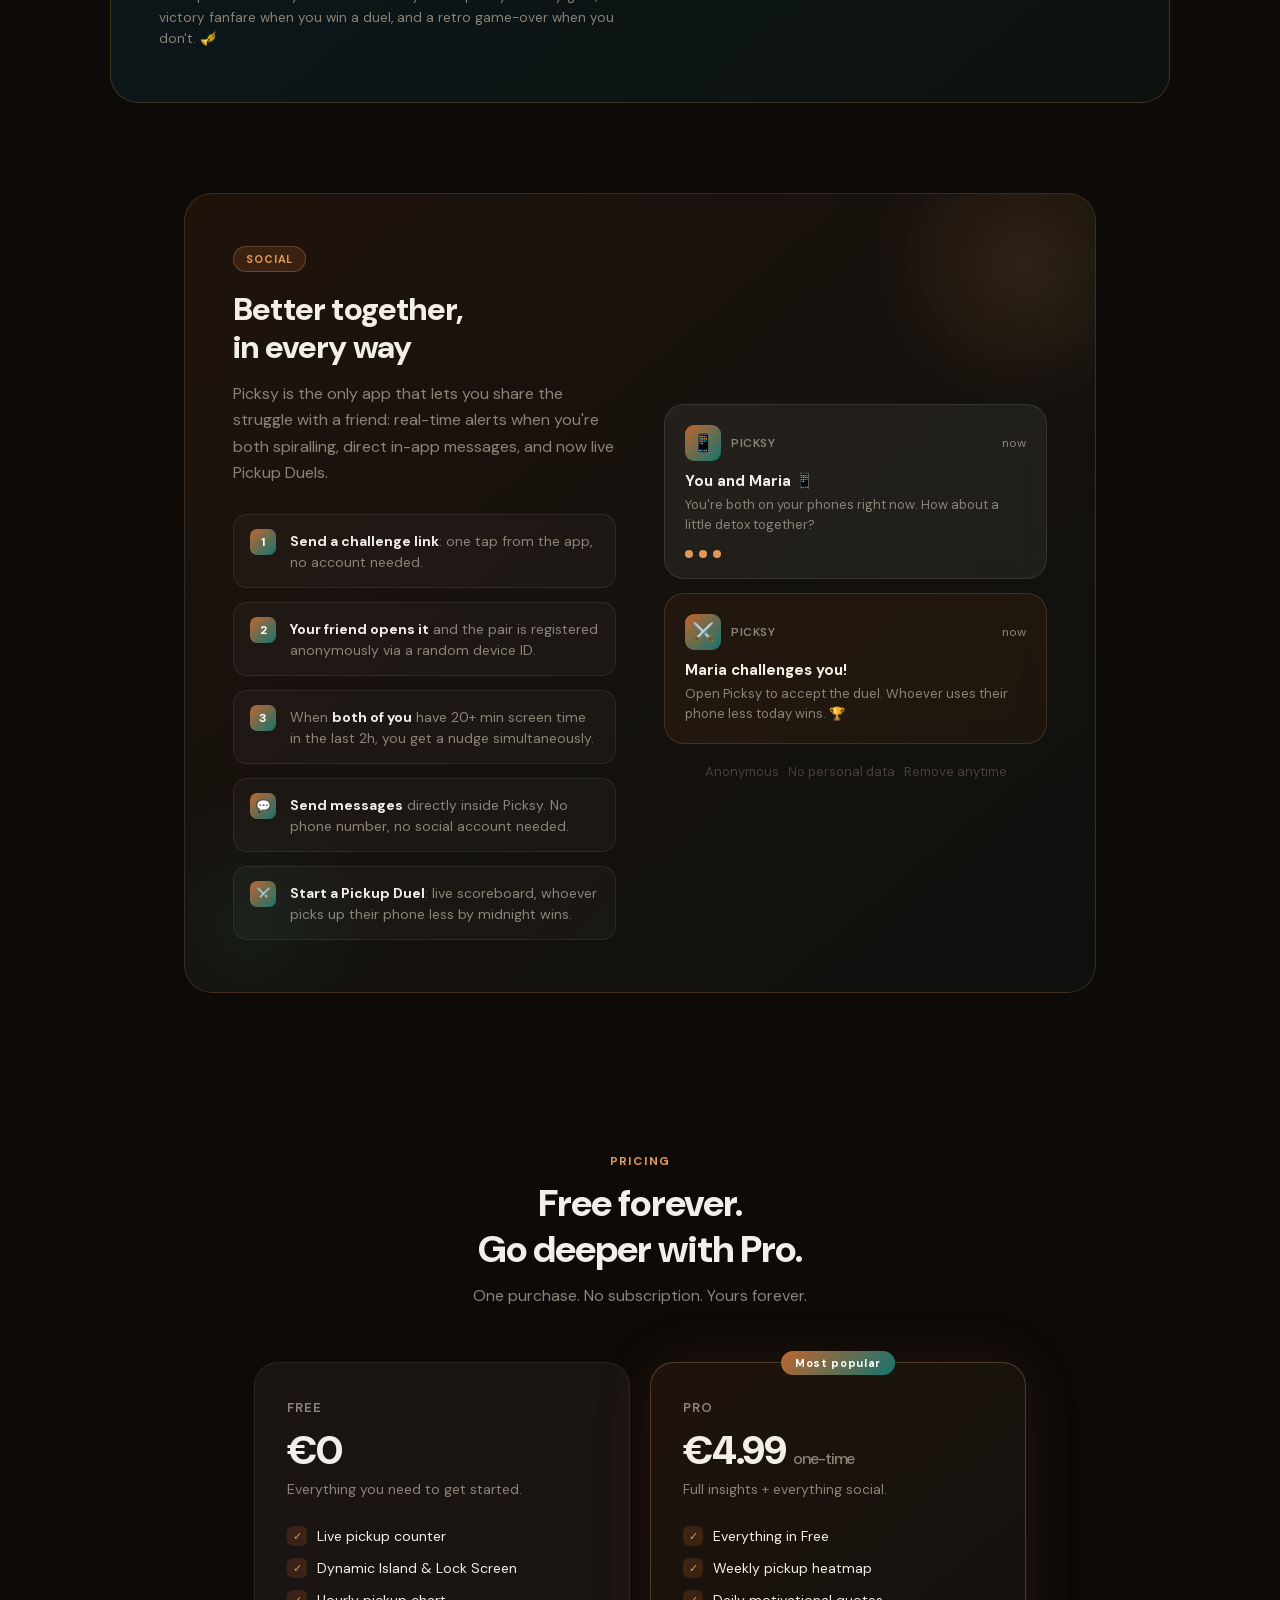
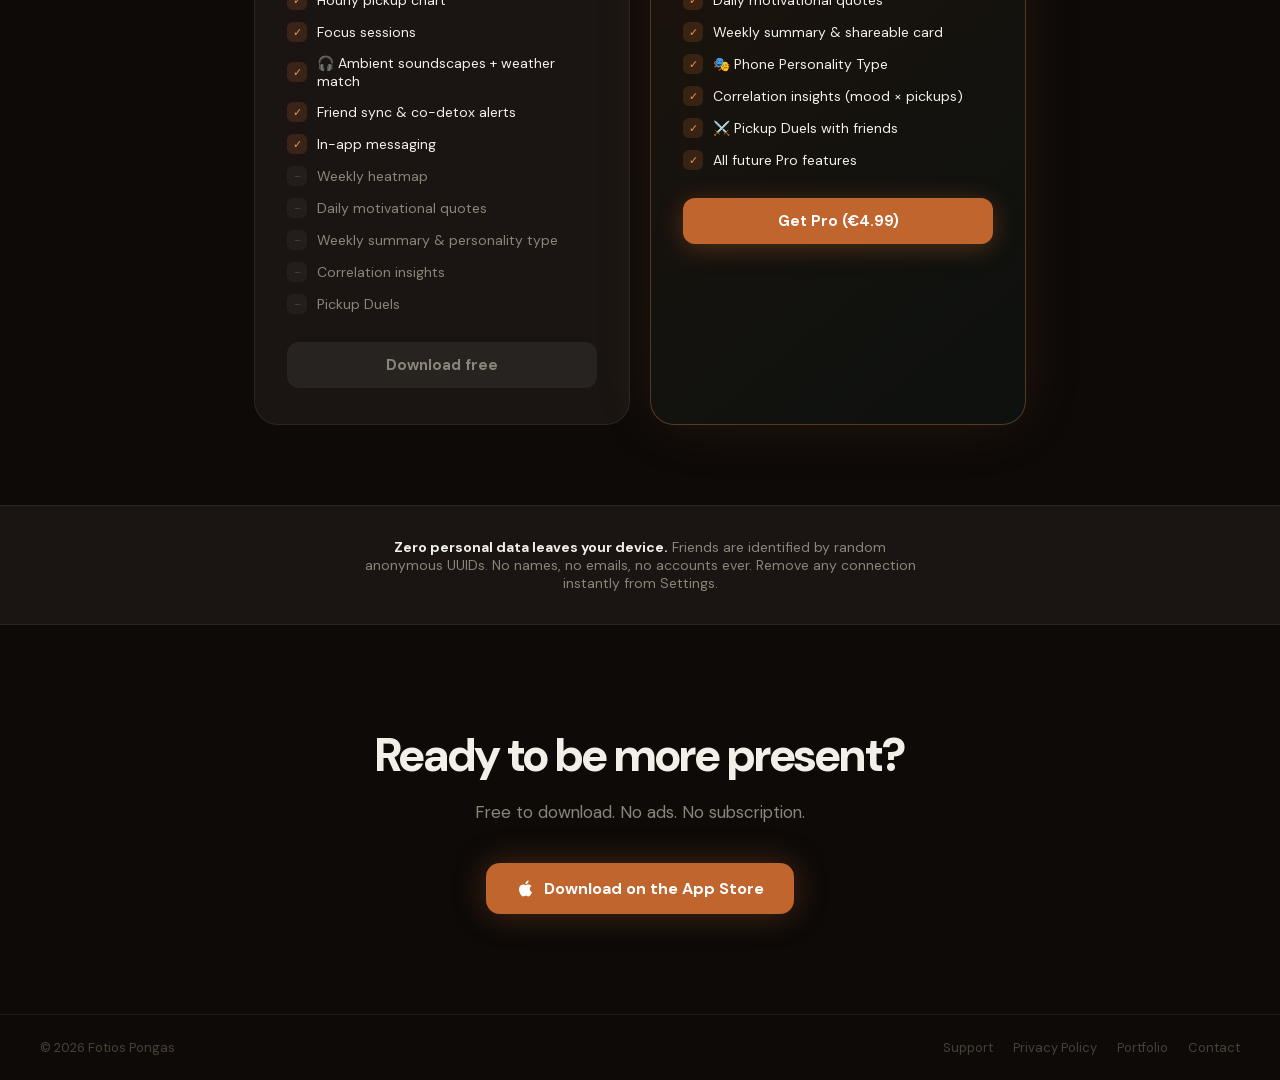
==== commit 739425ed: "chore: update hero badge to v2.1 with iPhone Duo Co-Authored-By: Claude Sonnet 5.5 <noreply@anthropi" ====
--- a/index.html
+++ b/index.html
@@ -1164,7 +1164,7 @@
     <section class="hero">
       <div class="hero-badge reveal" style="transition-delay:0s">
         <span class="hero-badge-dot"></span>
-        v2.0 · App Blocking · Duels · Soundscapes · No account needed
+        v2.1 · Made for iPhone Duo · App Blocking · Duels · No account needed
       </div>
       <h1 class="reveal" style="transition-delay:0.1s">
         Put down the phone.<br>
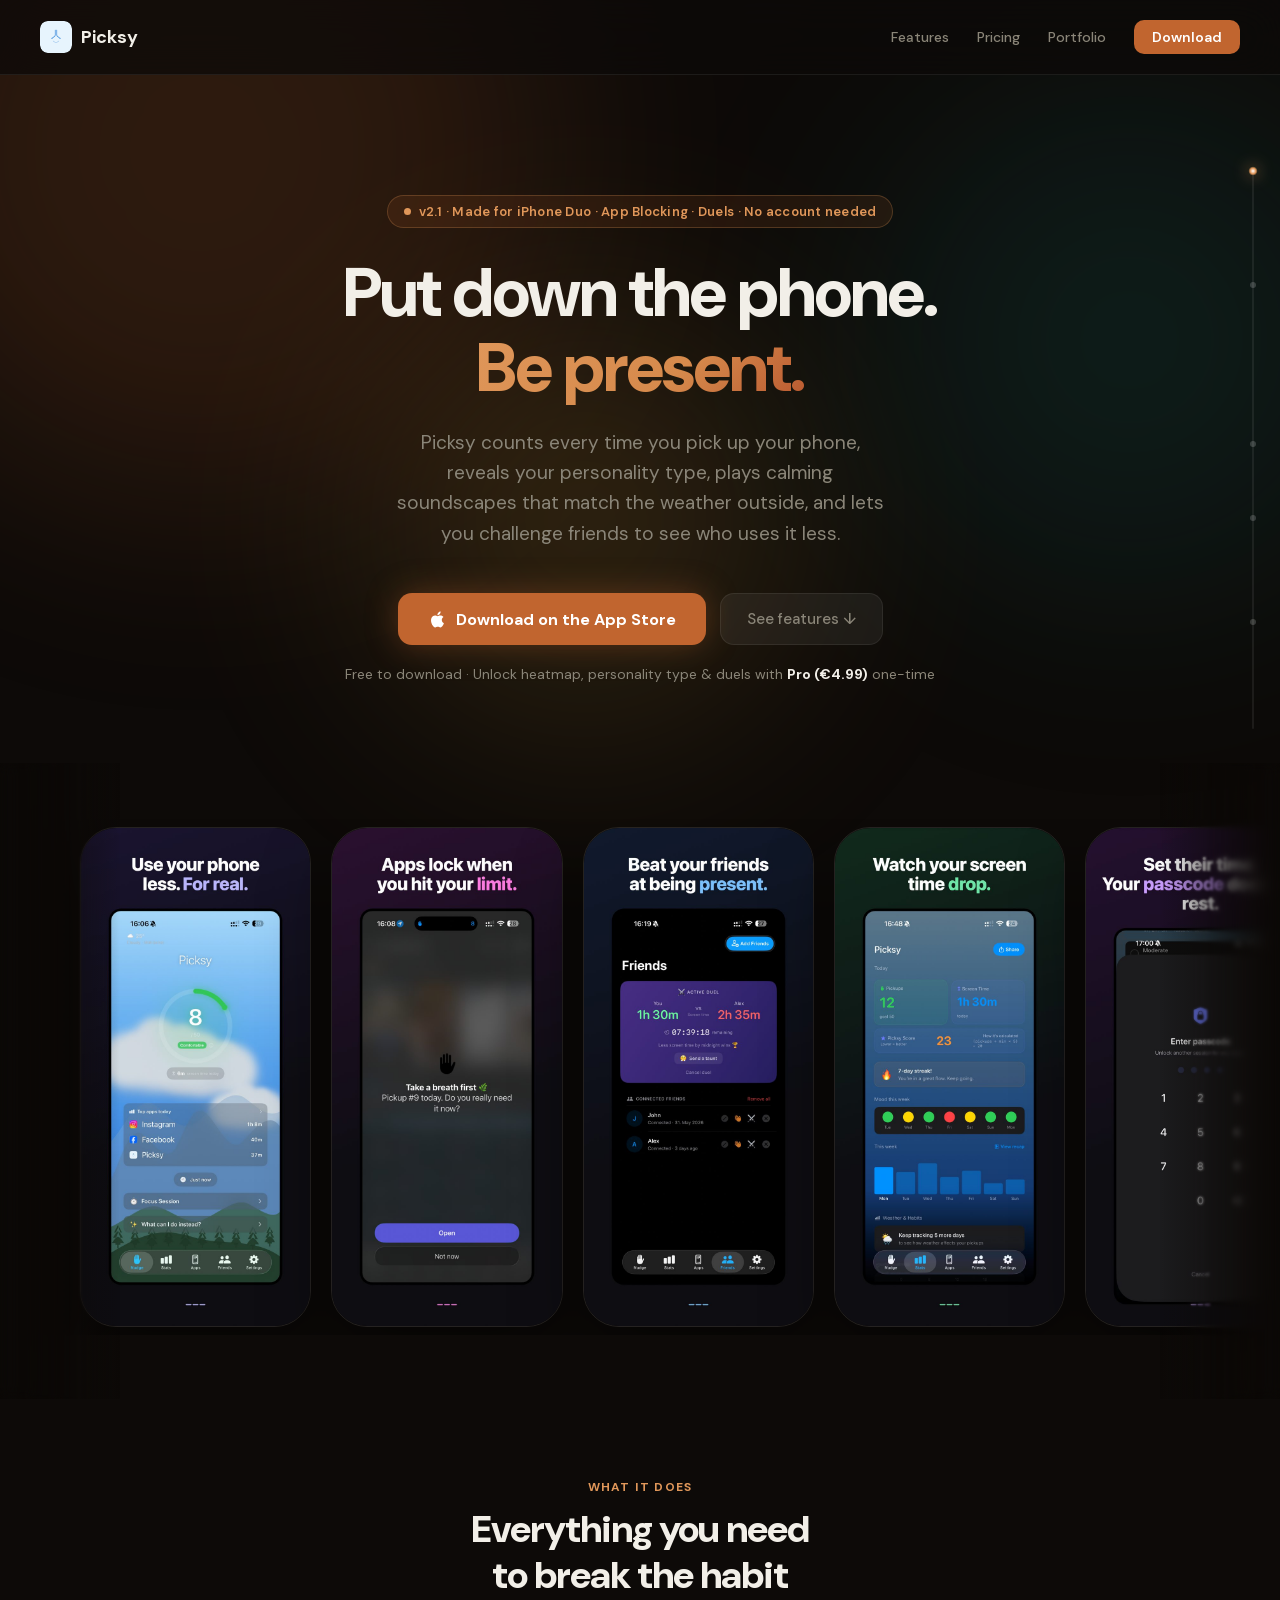
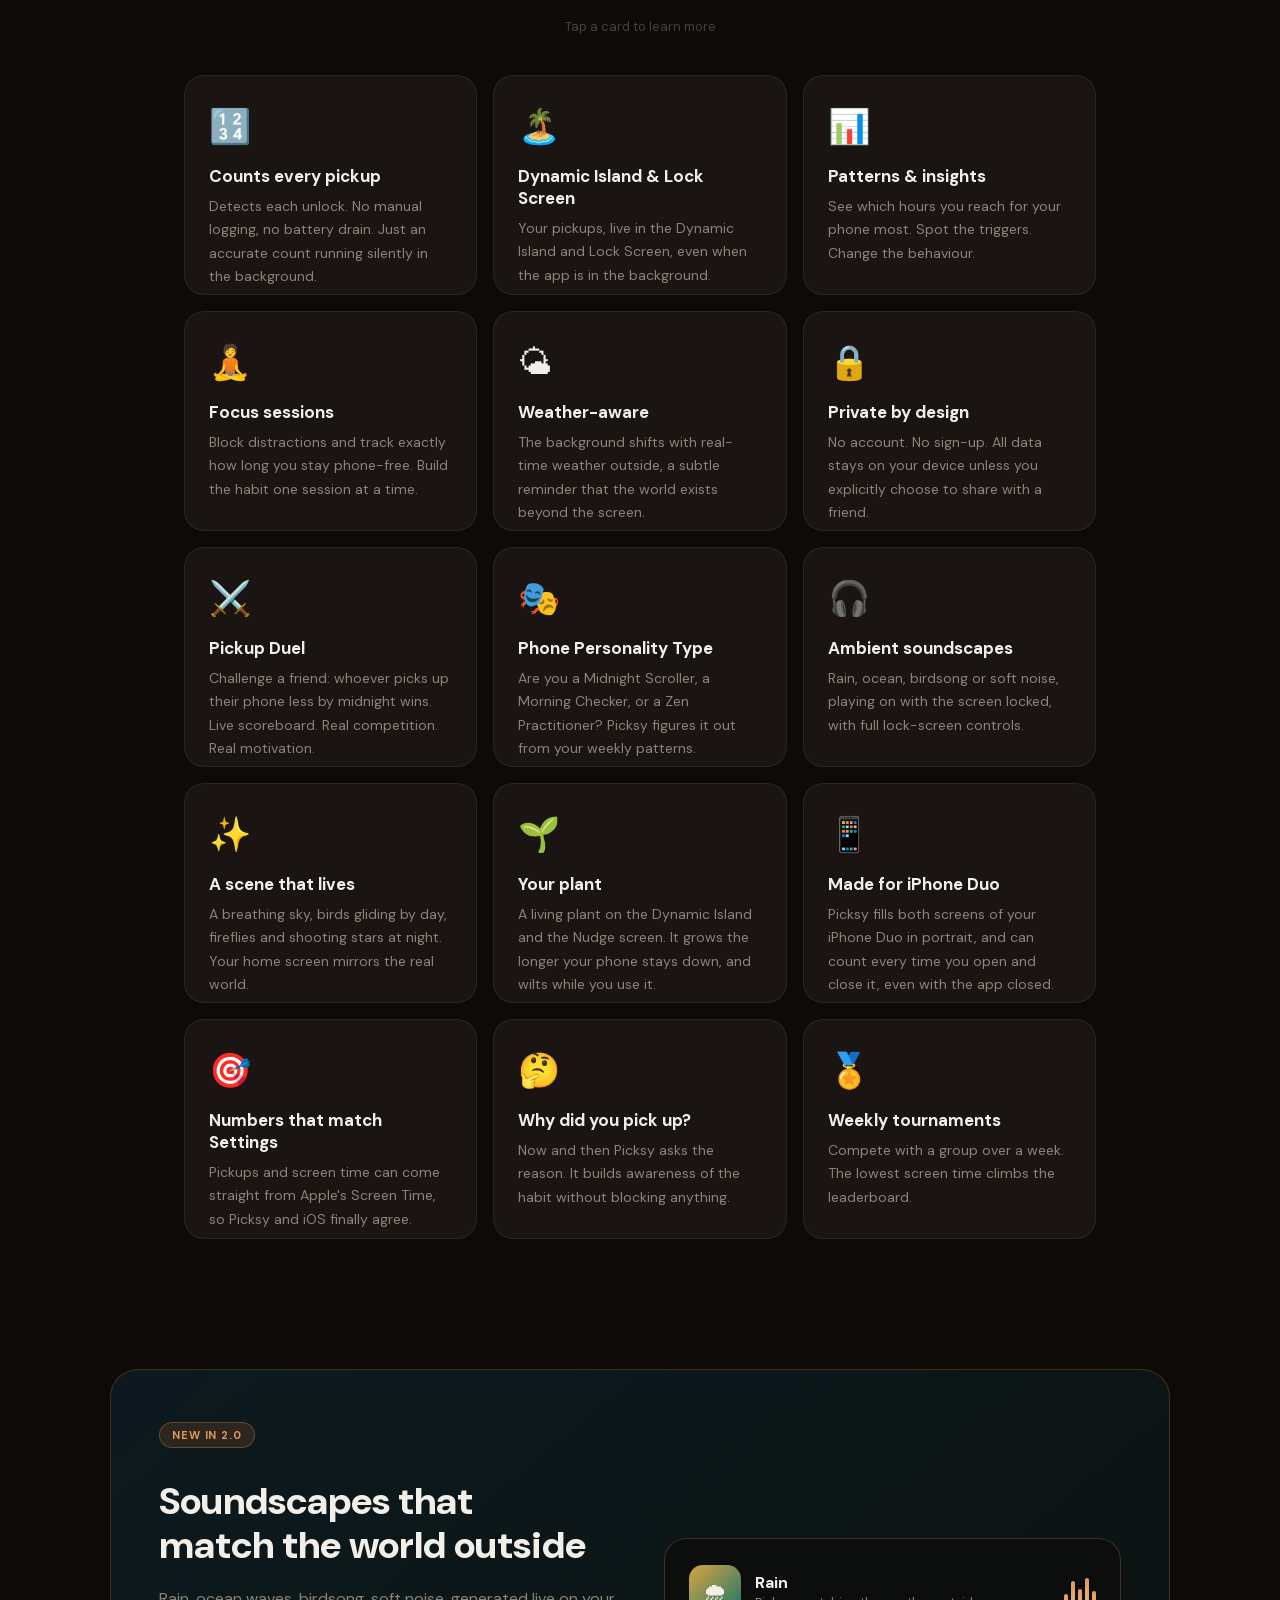
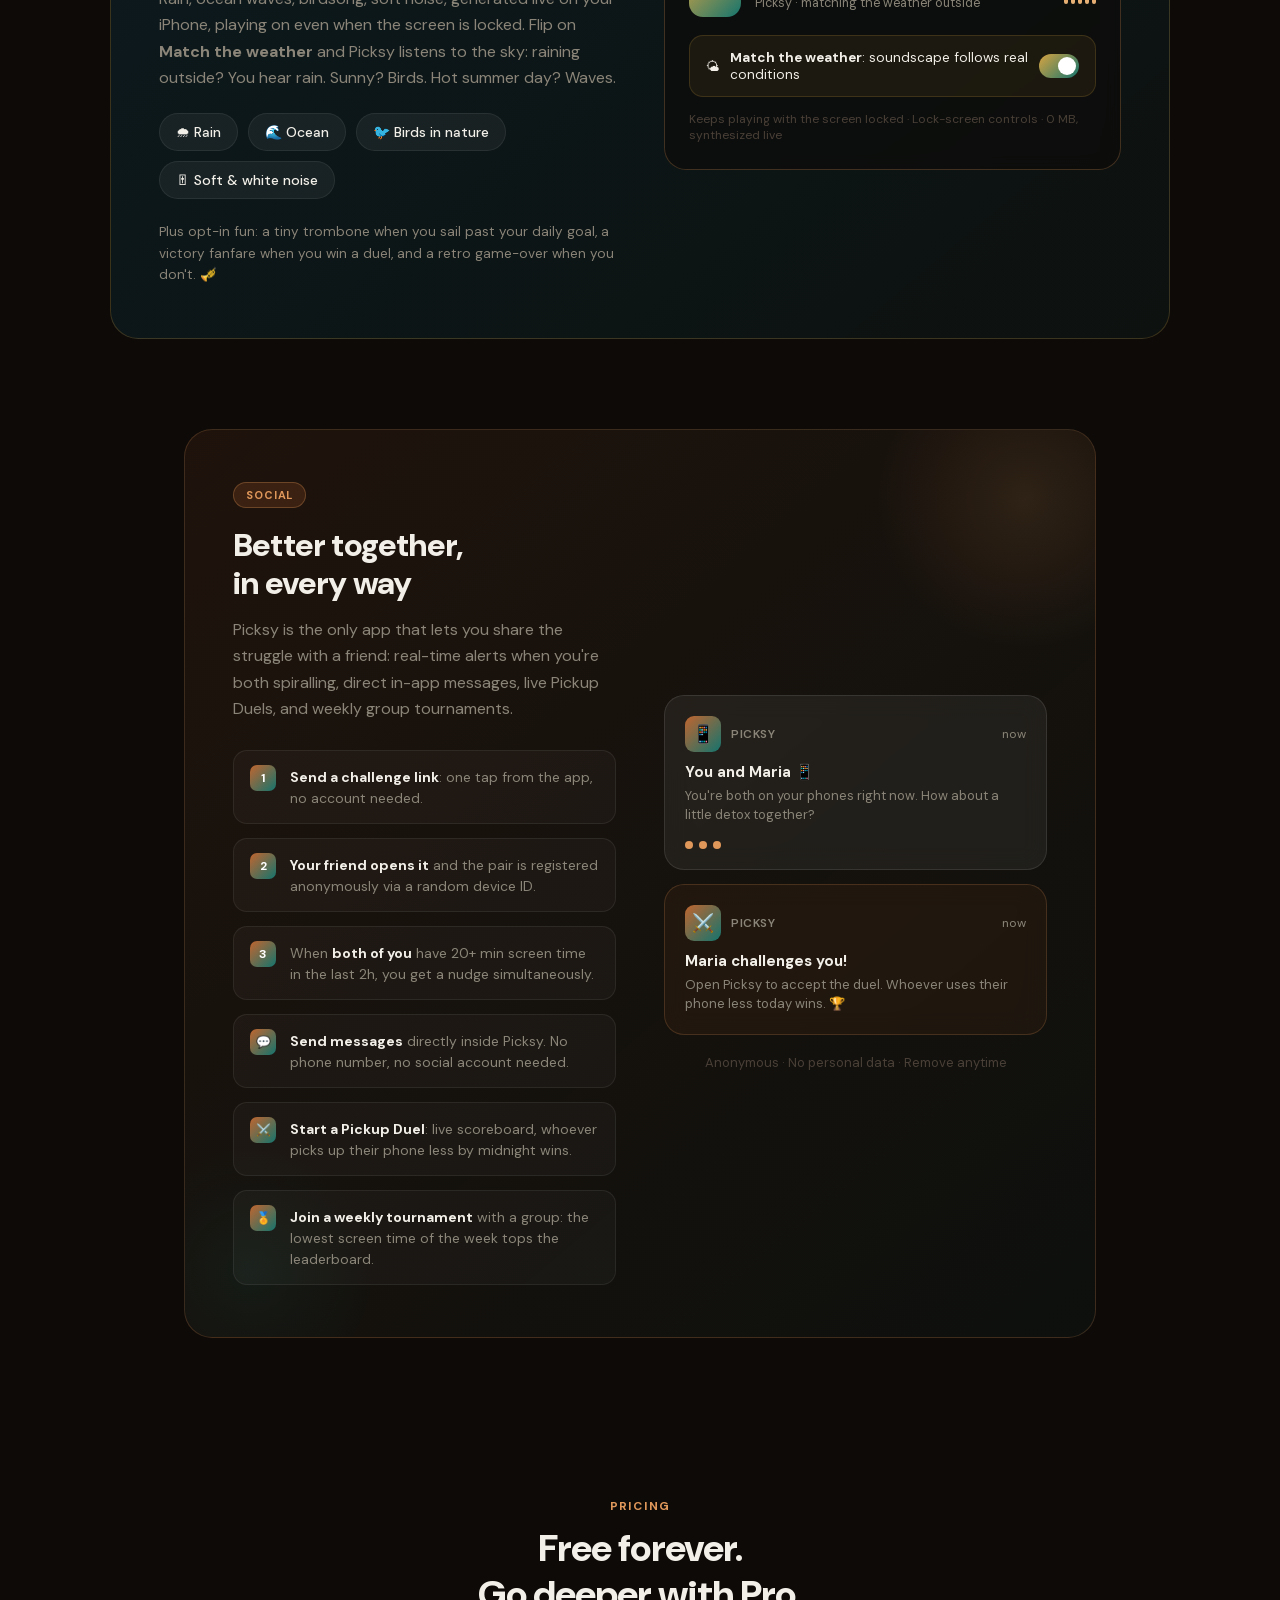
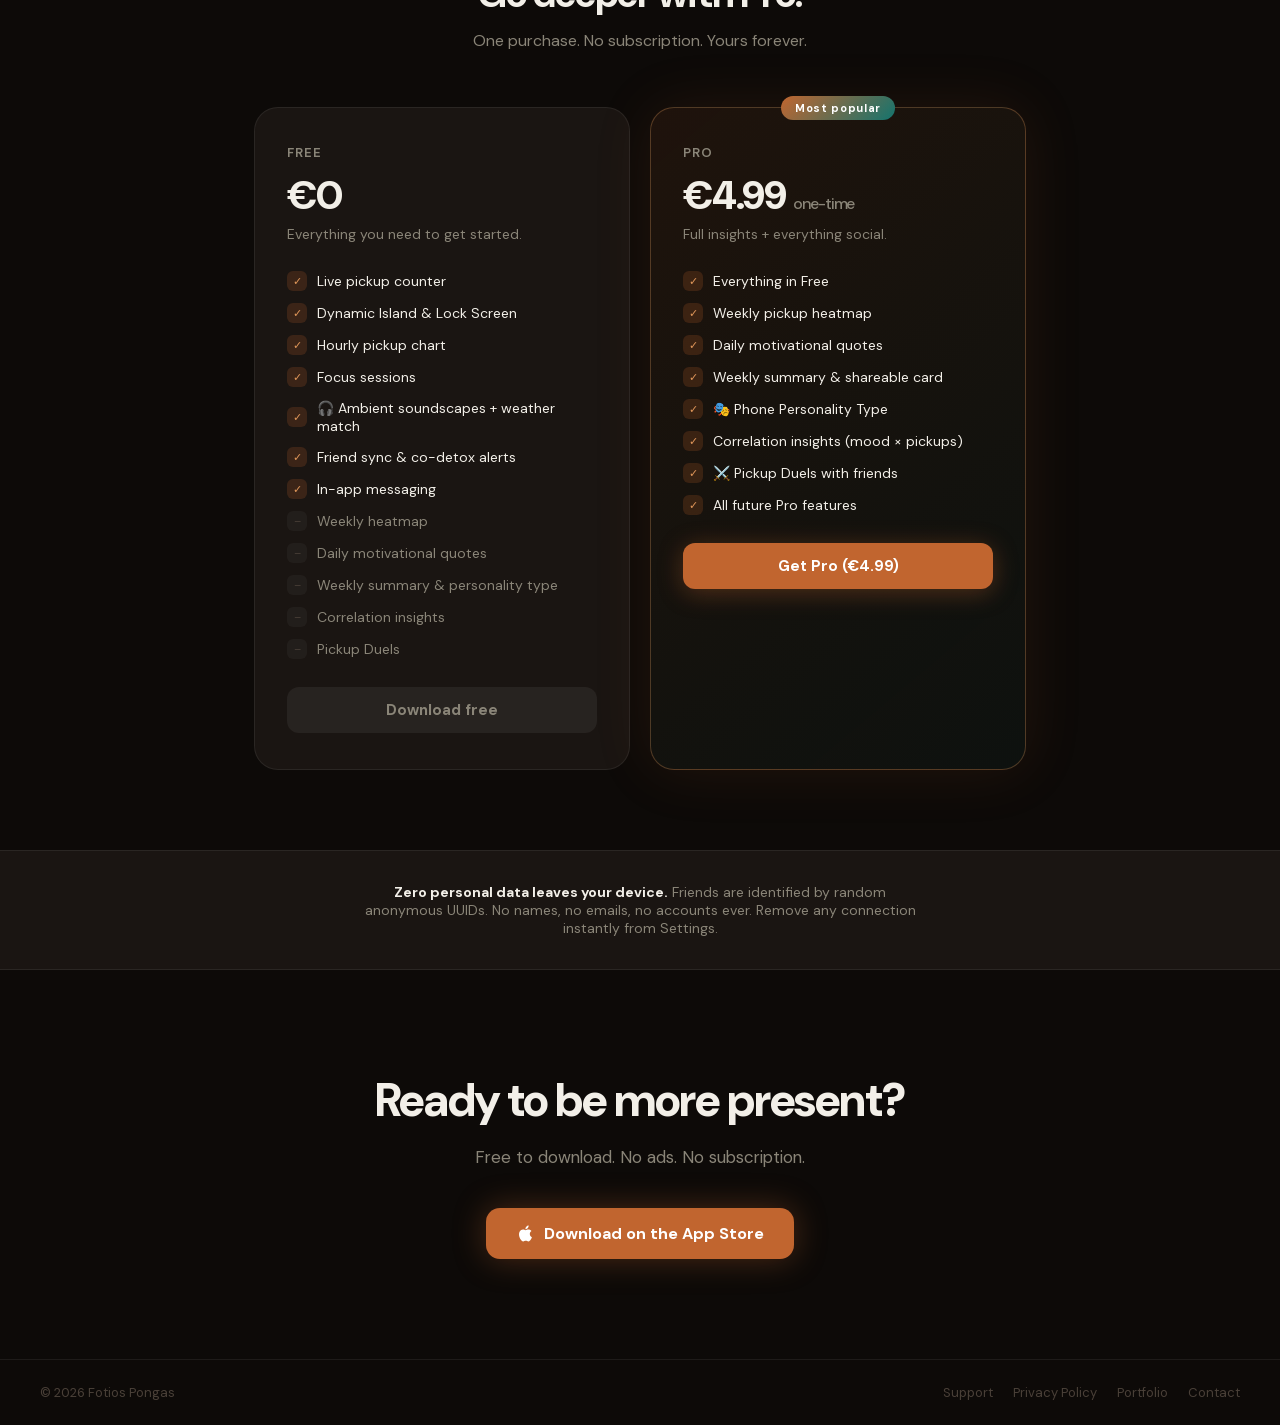
==== commit eeb6a891: "feat: add 2.1 features to site (plant, Duo, Screen Time numbers, pickup reasons, tournaments) Co-Aut" ====
--- a/index.html
+++ b/index.html
@@ -4,7 +4,7 @@
   <meta charset="UTF-8">
   <meta name="viewport" content="width=device-width, initial-scale=1.0">
   <title>Picksy: Be Present (Phone Pickup Tracker)</title>
-  <meta name="description" content="Picksy tracks how many times you pick up your phone, shows you the patterns, plays calming soundscapes that match the weather, and helps you, and your friends, use it less. Free for iPhone.">
+  <meta name="description" content="Picksy tracks how many times you pick up your phone, shows you the patterns, plays calming soundscapes that match the weather, grows a plant while you stay off the screen, and helps you, and your friends, use it less. Made for iPhone and iPhone Duo. Free for iPhone.">
   <meta property="og:title" content="Picksy: Be Present">
   <meta property="og:description" content="Track phone pickups. Break the habit. Listen to the rain. Be present.">
   <link rel="icon" href="/picksy-icon.png">
@@ -1368,6 +1368,86 @@
           </div>
         </div>
 
+
+        <div class="card-wrapper scroll-reveal delay-1">
+          <div class="card-inner">
+            <div class="card-front">
+              <span class="feature-icon">🌱</span>
+              <div class="feature-title">Your plant</div>
+              <p class="feature-desc">A living plant on the Dynamic Island and the Nudge screen. It grows the longer your phone stays down, and wilts while you use it.</p>
+              <span class="card-hint">tap to flip →</span>
+            </div>
+            <div class="card-back">
+              <span class="card-back-icon">🪴</span>
+              <div class="card-back-fact"><strong>Put the phone down, watch it grow</strong>Every minute away from the screen counts. Pick it up and the plant feels it.</div>
+              <span class="card-back-tap">tap to flip back</span>
+            </div>
+          </div>
+        </div>
+
+        <div class="card-wrapper scroll-reveal delay-2">
+          <div class="card-inner">
+            <div class="card-front">
+              <span class="feature-icon">📱</span>
+              <div class="feature-title">Made for iPhone Duo</div>
+              <p class="feature-desc">Picksy fills both screens of your iPhone Duo in portrait, and can count every time you open and close it, even with the app closed.</p>
+              <span class="card-hint">tap to flip →</span>
+            </div>
+            <div class="card-back">
+              <span class="card-back-icon">🪟</span>
+              <div class="card-back-fact"><strong>Counts every fold</strong>Set it up once in Settings, under Duo fold counter. It uses a Shortcuts automation, and the counts never leave your device.</div>
+              <span class="card-back-tap">tap to flip back</span>
+            </div>
+          </div>
+        </div>
+
+        <div class="card-wrapper scroll-reveal delay-3">
+          <div class="card-inner">
+            <div class="card-front">
+              <span class="feature-icon">🎯</span>
+              <div class="feature-title">Numbers that match Settings</div>
+              <p class="feature-desc">Pickups and screen time can come straight from Apple's Screen Time, so Picksy and iOS finally agree.</p>
+              <span class="card-hint">tap to flip →</span>
+            </div>
+            <div class="card-back">
+              <span class="card-back-icon">⚖️</span>
+              <div class="card-back-fact"><strong>Same numbers as iOS</strong>Switch between Picksy's live count and Apple's numbers anytime in Settings, under Pickup number.</div>
+              <span class="card-back-tap">tap to flip back</span>
+            </div>
+          </div>
+        </div>
+
+        <div class="card-wrapper scroll-reveal delay-4">
+          <div class="card-inner">
+            <div class="card-front">
+              <span class="feature-icon">🤔</span>
+              <div class="feature-title">Why did you pick up?</div>
+              <p class="feature-desc">Now and then Picksy asks the reason. It builds awareness of the habit without blocking anything.</p>
+              <span class="card-hint">tap to flip →</span>
+            </div>
+            <div class="card-back">
+              <span class="card-back-icon">💡</span>
+              <div class="card-back-fact"><strong>Awareness, not guilt</strong>Seeing your own reasons is often the first step to changing the habit.</div>
+              <span class="card-back-tap">tap to flip back</span>
+            </div>
+          </div>
+        </div>
+
+        <div class="card-wrapper scroll-reveal delay-5">
+          <div class="card-inner">
+            <div class="card-front">
+              <span class="feature-icon">🏅</span>
+              <div class="feature-title">Weekly tournaments</div>
+              <p class="feature-desc">Compete with a group over a week. The lowest screen time climbs the leaderboard.</p>
+              <span class="card-hint">tap to flip →</span>
+            </div>
+            <div class="card-back">
+              <span class="card-back-icon">🏆</span>
+              <div class="card-back-fact"><strong>Win by doing less</strong>No scrolling contest here: the one who uses the phone least wins the week.</div>
+              <span class="card-back-tap">tap to flip back</span>
+            </div>
+          </div>
+        </div>
       </div>
     </section>
 
@@ -1427,7 +1507,7 @@
           <span class="new-badge">Social</span>
           <h2>Better together,<br>in every way</h2>
           <p class="lead">
-            Picksy is the only app that lets you share the struggle with a friend: real-time alerts when you're both spiralling, direct in-app messages, and now live Pickup Duels.
+            Picksy is the only app that lets you share the struggle with a friend: real-time alerts when you're both spiralling, direct in-app messages, live Pickup Duels, and weekly group tournaments.
           </p>
           <div class="flow-steps">
             <div class="flow-step">
@@ -1449,6 +1529,10 @@
             <div class="flow-step">
               <div class="step-num">⚔️</div>
               <div class="step-text"><strong>Start a Pickup Duel</strong>: live scoreboard, whoever picks up their phone less by midnight wins.</div>
+            </div>
+            <div class="flow-step">
+              <div class="step-num">🏅</div>
+              <div class="step-text"><strong>Join a weekly tournament</strong> with a group: the lowest screen time of the week tops the leaderboard.</div>
             </div>
           </div>
         </div>
